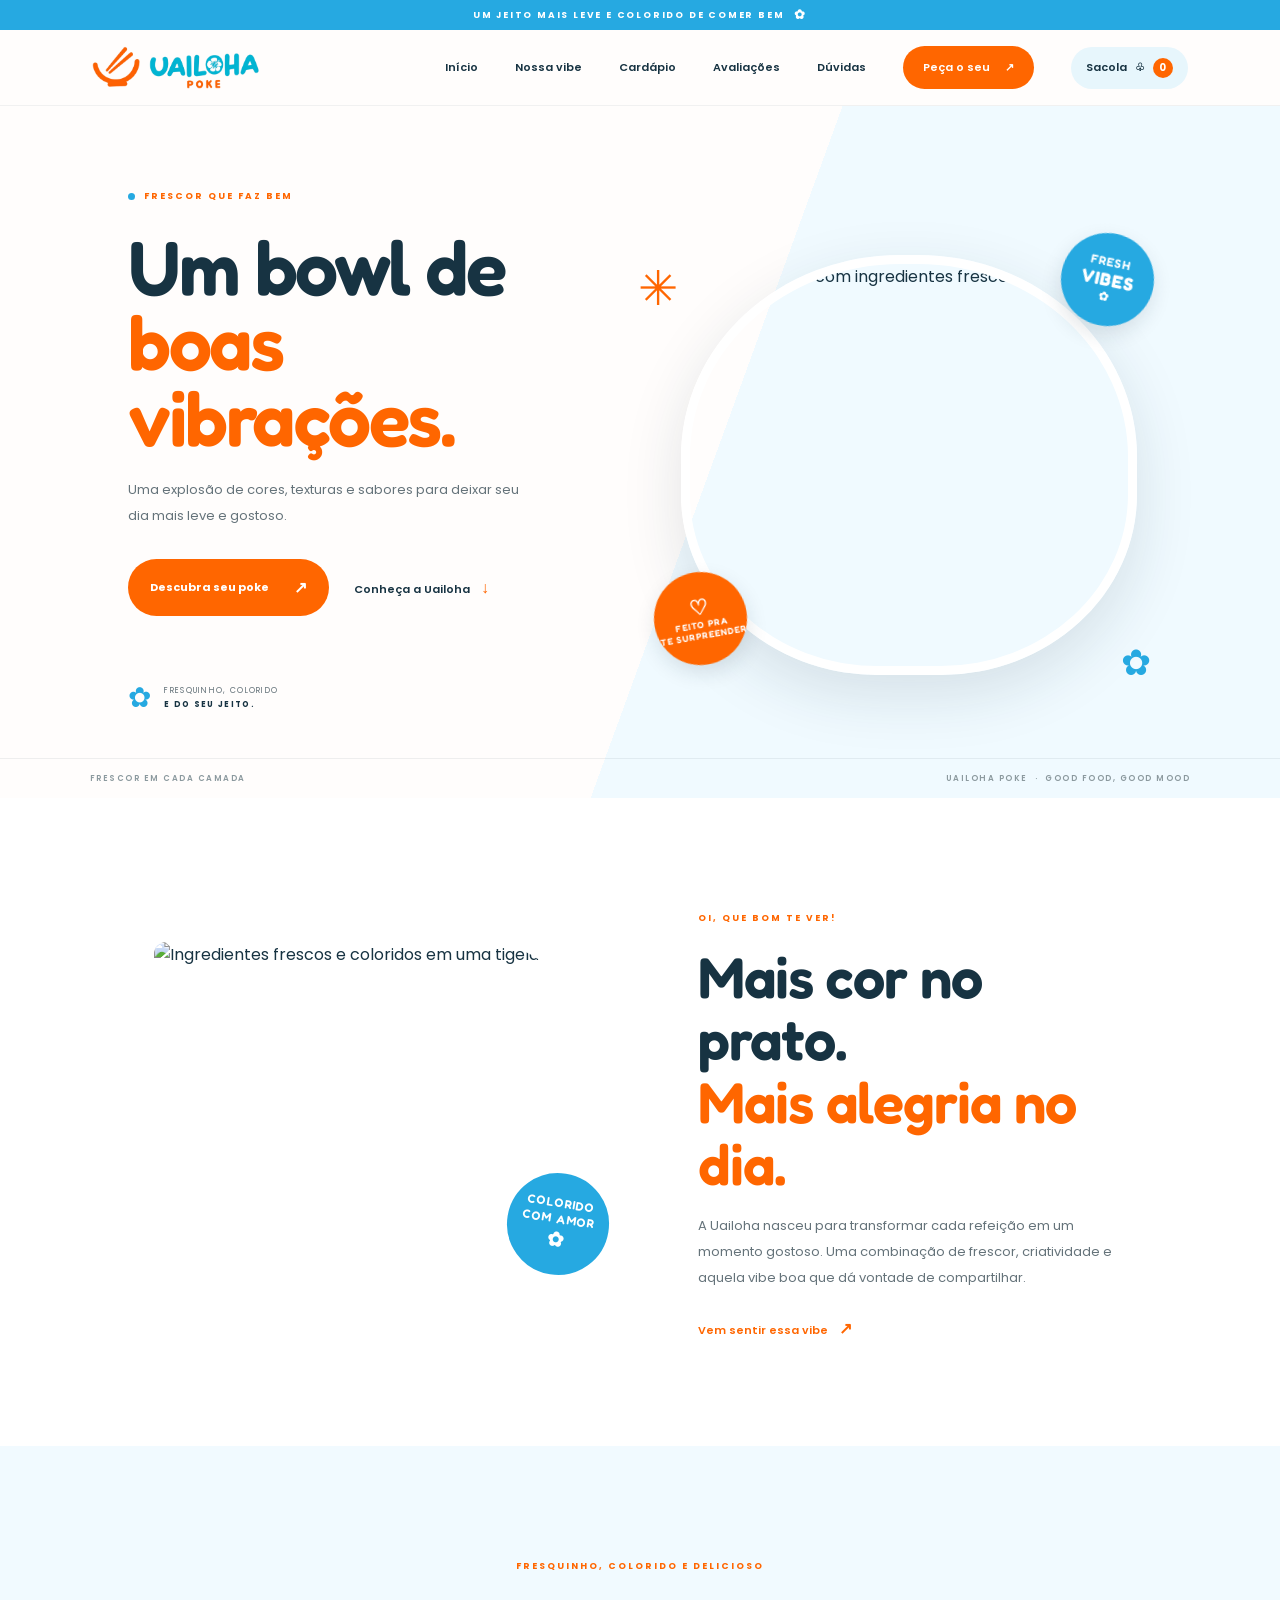
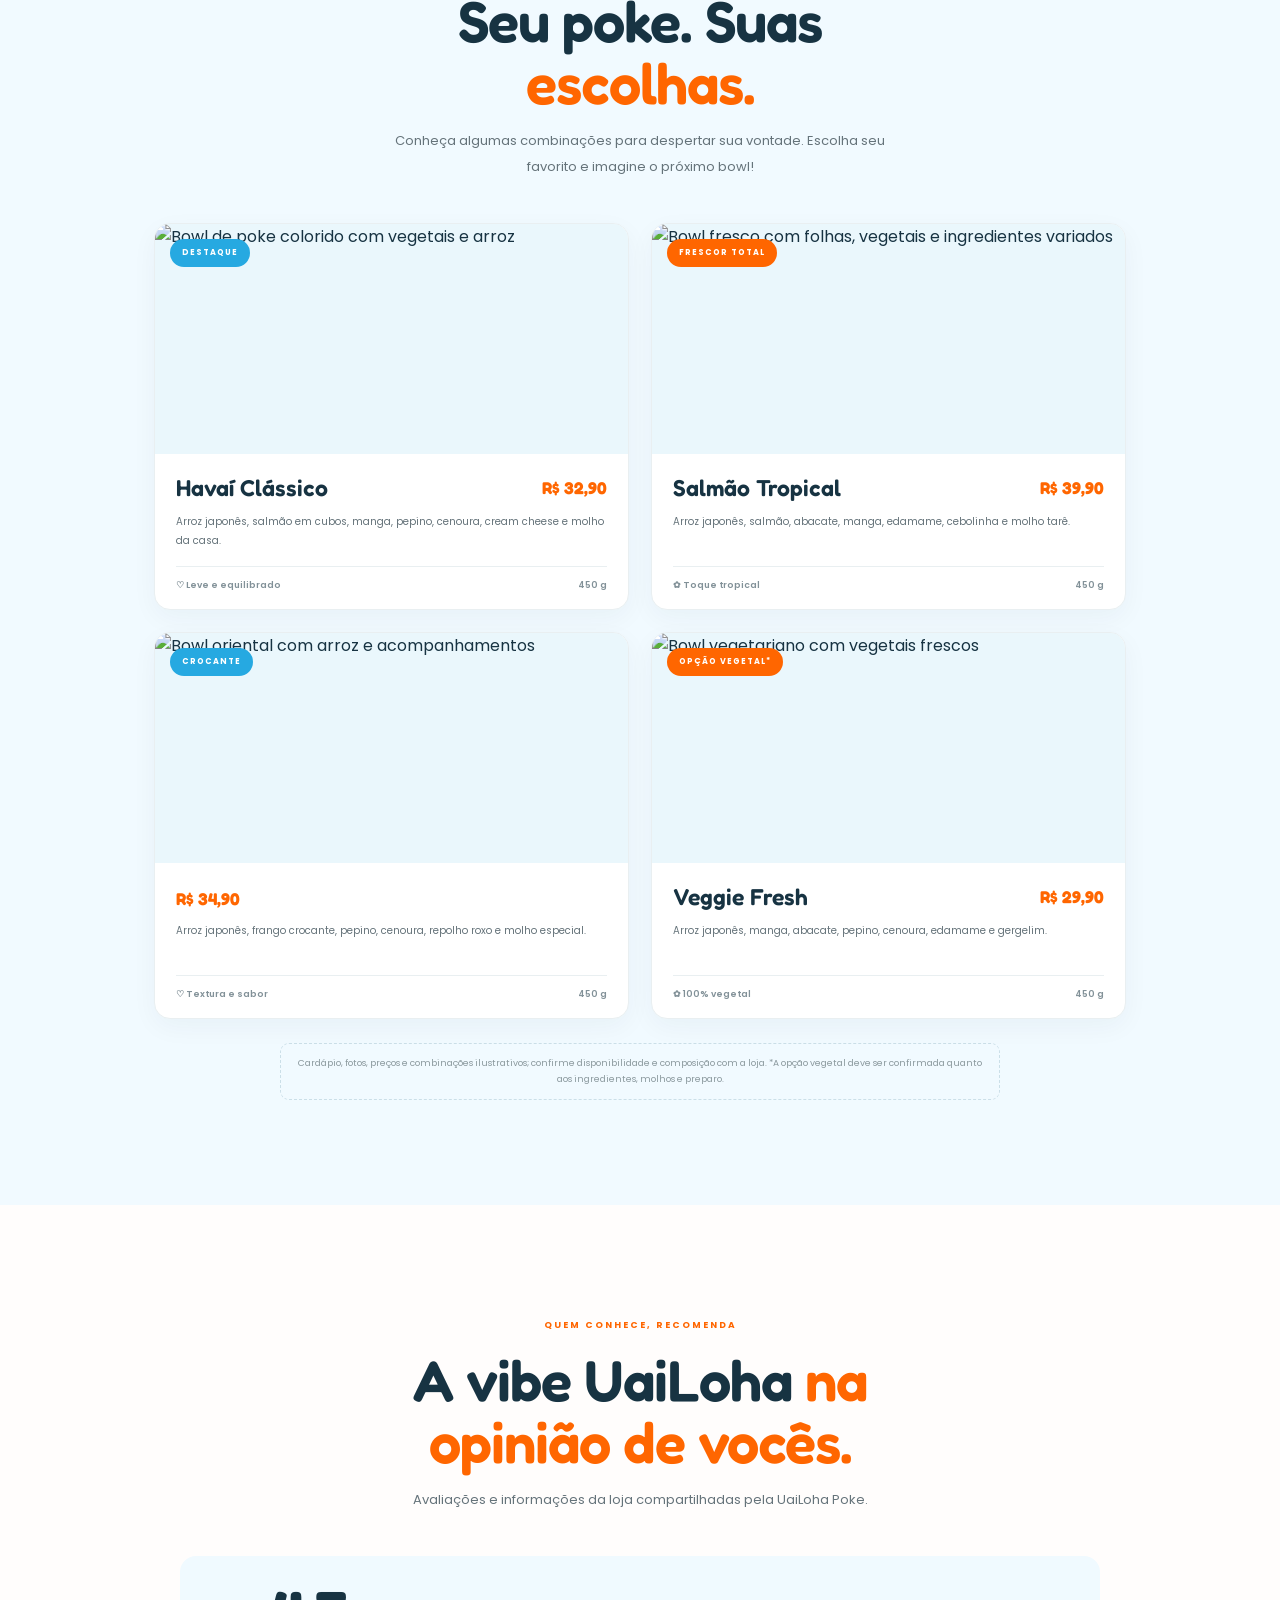
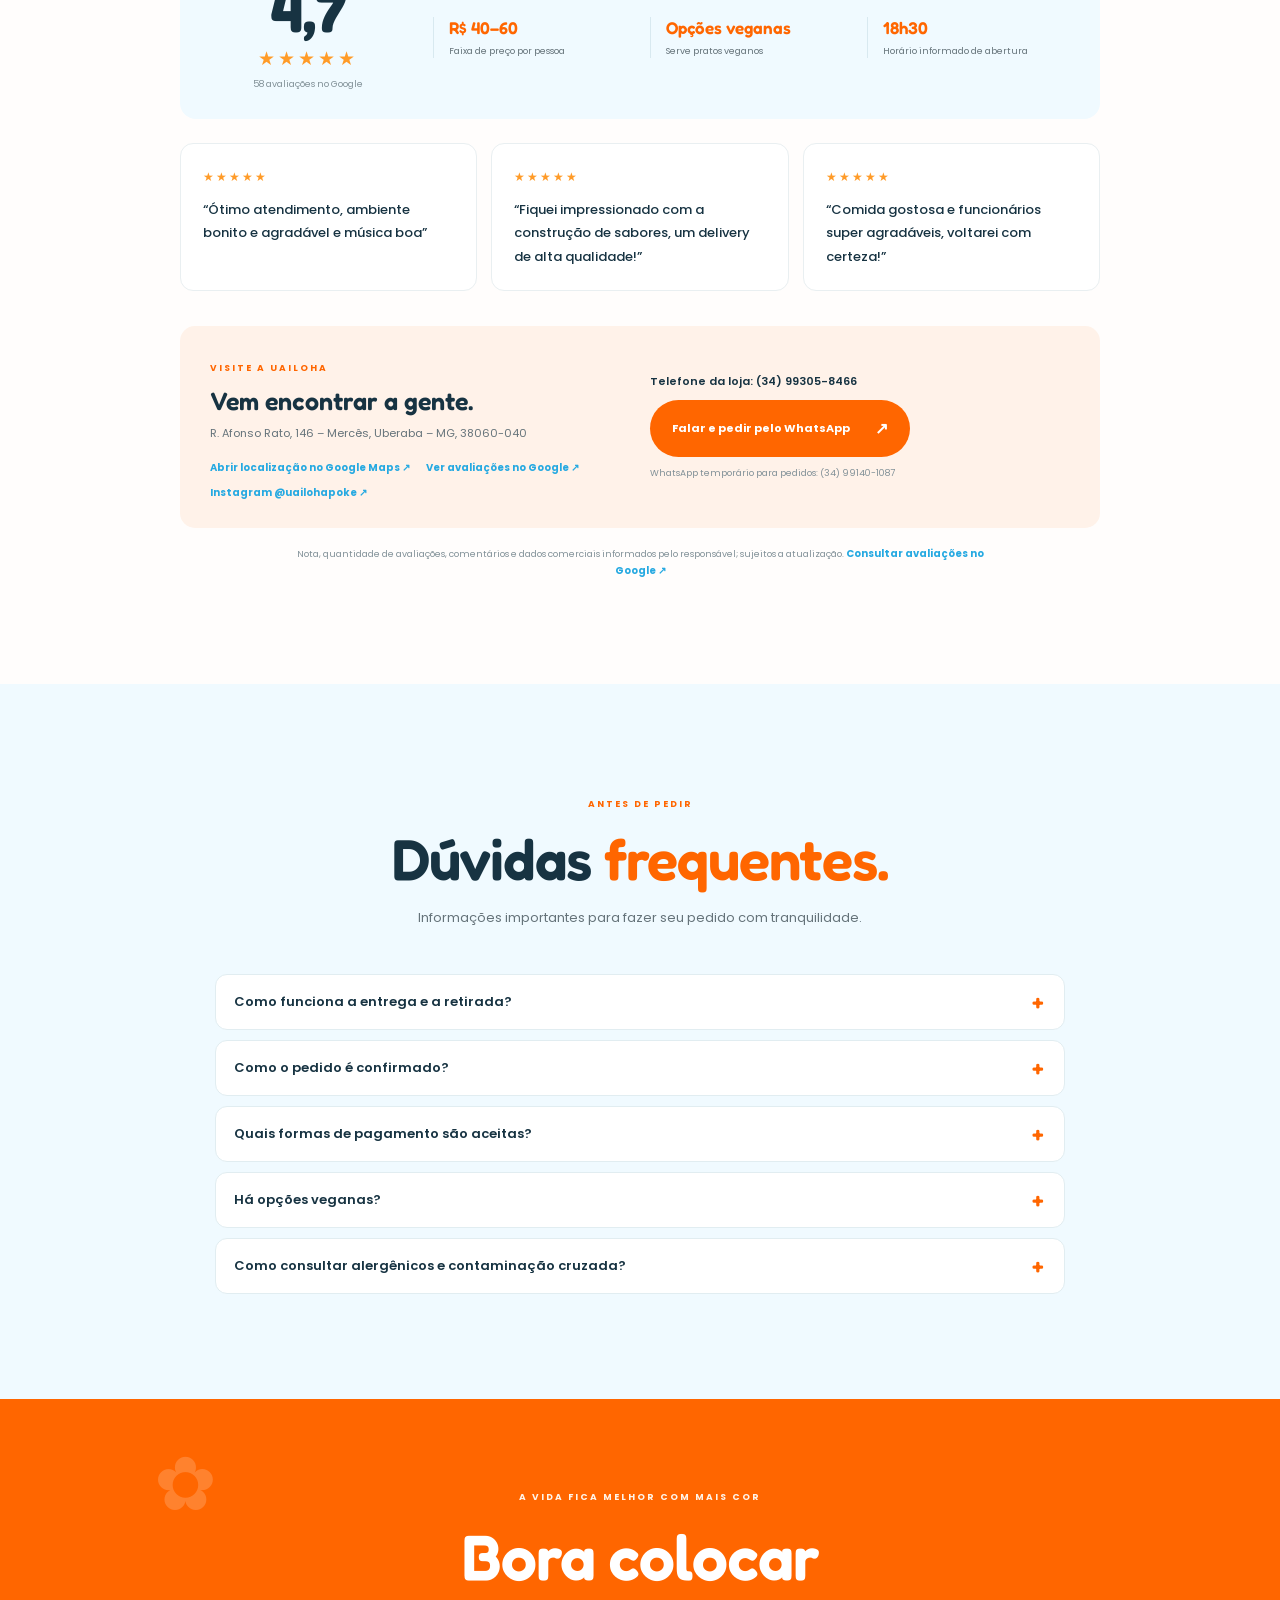
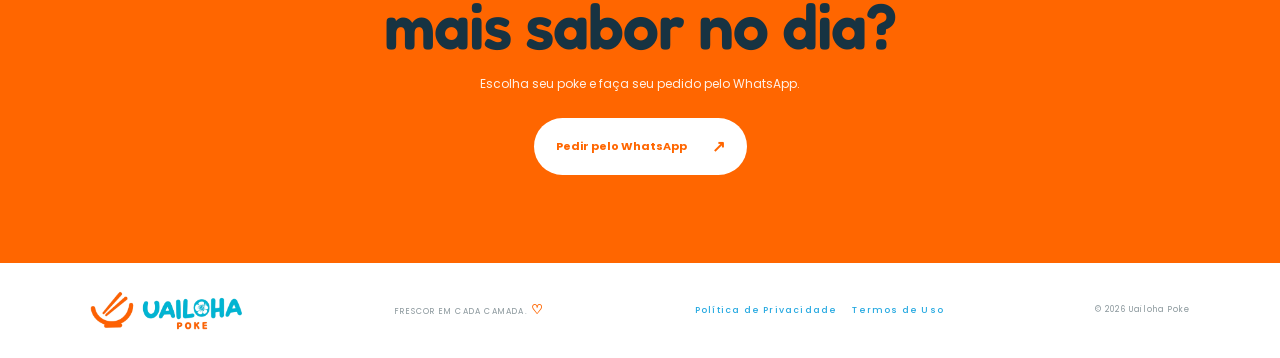
==== index.html @ 4221cdb6 "Adiciona coqueiro decorativo ao banner principal" ====
<!doctype html>
<html lang="pt-BR">
<head>
  <meta charset="UTF-8" />
  <link rel="icon" type="image/png" href="https://raw.githubusercontent.com/Alexsandrolima255300/Uailoha-Poke/ad8ede3c7702f69f5e012503746adb7264a14dd9/WhatsApp_Image_2026-11-22_at_13.41.46-removebg-preview.png" />
  <link rel="shortcut icon" type="image/png" href="https://raw.githubusercontent.com/Alexsandrolima255300/Uailoha-Poke/ad8ede3c7702f69f5e012503746adb7264a14dd9/WhatsApp_Image_2026-11-22_at_13.41.46-removebg-preview.png" />
  <link rel="apple-touch-icon" href="https://raw.githubusercontent.com/Alexsandrolima255300/Uailoha-Poke/ad8ede3c7702f69f5e012503746adb7264a14dd9/WhatsApp_Image_2026-11-22_at_13.41.46-removebg-preview.png" />

  <meta name="viewport" content="width=device-width, initial-scale=1.0" />
  <meta name="theme-color" content="#fffdfc" />
  <meta name="description" content="Peça poke em Uberaba, MG, na UaiLoha Poke. Bowls coloridos, opções vegetais, entrega e retirada na região de Mercês. Consulte o cardápio e faça seu pedido." />
  <meta name="keywords" content="poke Uberaba, UaiLoha Poke, poke delivery Uberaba, comida havaiana Uberaba, poke Mercês" />
  <meta name="robots" content="index,follow,max-image-preview:large" />
  <meta name="geo.region" content="BR-MG" /><meta name="geo.placename" content="Uberaba" />
  <link rel="canonical" href="https://uailoha-poke.vercel.app/" />
  <meta property="og:type" content="website" /><meta property="og:locale" content="pt_BR" />
  <meta property="og:site_name" content="UaiLoha Poke" /><meta property="og:title" content="UaiLoha Poke | Poke em Uberaba - MG" />
  <meta property="og:description" content="Bowls coloridos e cheios de sabor em Uberaba. Conheça o cardápio e faça seu pedido." />
  <meta property="og:url" content="https://uailoha-poke.vercel.app/" />
  <meta property="og:image" content="https://uailoha-poke.vercel.app/WhatsApp_Image_2026-11-22_at_13.53.30-removebg-preview.png?v=2" />
  <meta property="og:image:secure_url" content="https://uailoha-poke.vercel.app/WhatsApp_Image_2026-11-22_at_13.53.30-removebg-preview.png?v=2" />
  <meta property="og:image:type" content="image/png" />
  <meta property="og:image:alt" content="Logo oficial da UaiLoha Poke" />
  <meta name="twitter:card" content="summary_large_image" />
  <meta name="twitter:title" content="UaiLoha Poke | Poke em Uberaba - MG" />
  <meta name="twitter:description" content="O sabor do Havaí em Uberaba. Conheça a UaiLoha Poke." />
  <meta name="twitter:image" content="https://uailoha-poke.vercel.app/WhatsApp_Image_2026-11-22_at_13.53.30-removebg-preview.png?v=2" />
  <title>UaiLoha Poke | Poke e delivery em Uberaba - MG</title>
  <script type="application/ld+json">
  {"@context":"https://schema.org","@type":"Restaurant","name":"UaiLoha Poke","url":"https://uailoha-poke.vercel.app/","telephone":"+55 34 99305-8466","priceRange":"R$ 40–60","servesCuisine":["Poke","Comida havaiana"],"address":{"@type":"PostalAddress","streetAddress":"Rua Afonso Rato, 146","addressLocality":"Uberaba","addressRegion":"MG","postalCode":"38060-040","addressCountry":"BR"},"areaServed":"Uberaba, MG"}
  </script>
  <link rel="preconnect" href="https://fonts.googleapis.com">
  <link rel="preconnect" href="https://fonts.gstatic.com" crossorigin>
  <link href="https://fonts.googleapis.com/css2?family=Fredoka:wght@500;600;700&family=Poppins:wght@400;500;600;700&display=swap" rel="stylesheet">
  <link rel="stylesheet" href="styles.css" />
</head>
<body>
  <div class="announcement">UM JEITO MAIS LEVE E COLORIDO DE COMER BEM <span>✿</span></div>
  <header class="site-header">
    <a class="brand" href="#inicio" aria-label="Uailoha Poke - início">
      <img class="brand-logo" src="WhatsApp_Image_2026-11-22_at_13.53.30-removebg-preview.png" alt="Uailoha Poke" />
    </a>
    <button class="menu-toggle" aria-label="Abrir menu" aria-expanded="false"><i></i><i></i></button>
    <nav class="main-nav" aria-label="Navegação principal">
      <a href="#inicio">Início</a>
      <a href="#experiencia">Nossa vibe</a>
      <a href="#monte">Cardápio</a>
      <a href="#avaliacoes">Avaliações</a>
      <a href="#duvidas">Dúvidas</a>
      <a class="nav-cta" href="#contato">Peça o seu <span>↗</span></a>
      <button class="bag-button" id="open-bag" type="button" aria-label="Abrir sacola">Sacola <span aria-hidden="true">♧</span><b id="bag-count">0</b></button>
    </nav>
  </header>

  <main>
    <section class="hero" id="inicio">
      <div class="hero-copy">
        <span class="eyebrow"><span class="eyebrow-dot"></span> FRESCOR QUE FAZ BEM</span>
        <h1>Um bowl de<br><em>boas vibrações.</em></h1>
        <p>Uma explosão de cores, texturas e sabores para deixar seu dia mais leve e gostoso.</p>
        <div class="hero-actions">
          <a class="button button-primary" href="#monte">Descubra seu poke <span>↗</span></a>
          <a class="text-link" href="#experiencia">Conheça a Uailoha <span>↓</span></a>
        </div>
        <div class="hero-note"><span class="note-flower">✿</span><span>FRESQUINHO, COLORIDO<br><b>E DO SEU JEITO.</b></span></div>
      </div>
      <div class="hero-visual">
        <img class="hero-palm" src="https://raw.githubusercontent.com/Alexsandrolima255300/Uailoha-Poke/a2fff3ee19b5e185d9a3ff254ceb80520120710b/WhatsApp_Image_2026-11-22_at_15.46.32-removebg-preview.png" alt="" aria-hidden="true" />
        <div class="hero-photo-wrap">
          <img class="hero-photo" src="https://images.unsplash.com/photo-1546069901-ba9599a7e63c?auto=format&fit=crop&w=960&q=72" alt="Bowl colorido com ingredientes frescos" fetchpriority="high" decoding="async" />
        </div>
        <div class="photo-sticker sticker-top">FRESH<br><b>VIBES</b> ✿</div>
        <div class="photo-sticker sticker-bottom"><span>♡</span> FEITO PRA<br>TE SURPREENDER</div>
        <span class="decor decor-one">✳</span><span class="decor decor-two">✿</span>
      </div>
      <div class="hero-bottom"><span>FRESCOR EM CADA CAMADA</span><span>UAILOHA POKE&nbsp; · &nbsp;GOOD FOOD, GOOD MOOD</span></div>
    </section>

    <section class="intro section-pad" id="experiencia">
      <div class="intro-art">
        <img src="https://images.unsplash.com/photo-1512621776951-a57141f2eefd?auto=format&fit=crop&w=720&q=72" alt="Ingredientes frescos e coloridos em uma tigela" loading="lazy" />
        <span class="round-stamp">COLORIDO<br>COM AMOR <b>✿</b></span>
      </div>
      <div class="intro-copy">
        <span class="eyebrow">OI, QUE BOM TE VER!</span>
        <h2>Mais cor no prato.<br><em>Mais alegria no dia.</em></h2>
        <p>A Uailoha nasceu para transformar cada refeição em um momento gostoso. Uma combinação de frescor, criatividade e aquela vibe boa que dá vontade de compartilhar.</p>
        <a class="text-link orange-link" href="#monte">Vem sentir essa vibe <span>↗</span></a>
      </div>
    </section>

    <section class="build-section section-pad" id="monte">
      <div class="section-heading">
        <span class="eyebrow">FRESQUINHO, COLORIDO E DELICIOSO</span>
        <h2>Seu poke. Suas <em>escolhas.</em></h2>
        <p>Conheça algumas combinações para despertar sua vontade. Escolha seu favorito e imagine o próximo bowl!</p>
      </div>
      <div class="menu-grid">
        <article class="menu-card">
          <div class="menu-photo"><img src="https://images.unsplash.com/photo-1546069901-ba9599a7e63c?auto=format&fit=crop&w=720&q=72" alt="Bowl de poke colorido com vegetais e arroz" loading="lazy" decoding="async"><span class="menu-tag">DESTAQUE</span></div>
          <div class="menu-info"><div class="menu-title-row"><h3>Havaí Clássico</h3><strong>R$ 32,90</strong></div><p>Arroz japonês, salmão em cubos, manga, pepino, cenoura, cream cheese e molho da casa.</p><div class="menu-meta"><span>♡ Leve e equilibrado</span><span>450 g</span></div></div>
        </article>
        <article class="menu-card">
          <div class="menu-photo"><img src="https://images.unsplash.com/photo-1512621776951-a57141f2eefd?auto=format&fit=crop&w=720&q=72" alt="Bowl fresco com folhas, vegetais e ingredientes variados" loading="lazy"><span class="menu-tag tag-orange">FRESCOR TOTAL</span></div>
          <div class="menu-info"><div class="menu-title-row"><h3>Salmão Tropical</h3><strong>R$ 39,90</strong></div><p>Arroz japonês, salmão, abacate, manga, edamame, cebolinha e molho tarê.</p><div class="menu-meta"><span>✿ Toque tropical</span><span>450 g</span></div></div>
        </article>
        <article class="menu-card">
          <div class="menu-photo"><img src="https://images.unsplash.com/photo-1512058564366-18510be2db19?auto=format&fit=crop&w=720&q=72" alt="Bowl oriental com arroz e acompanhamentos" loading="lazy"><span class="menu-tag">CROCANTE</span></div>
          <div class="menu-info"><div class="menu-title-row"><h3 Crispy Chicken</h3><strong>R$ 34,90</strong></div><p>Arroz japonês, frango crocante, pepino, cenoura, repolho roxo e molho especial.</p><div class="menu-meta"><span>♡ Textura e sabor</span><span>450 g</span></div></div>
        </article>
        <article class="menu-card">
          <div class="menu-photo"><img src="https://images.unsplash.com/photo-1511690743698-d9d85f2fbf38?auto=format&fit=crop&w=720&q=72" alt="Bowl vegetariano com vegetais frescos" loading="lazy"><span class="menu-tag tag-orange">OPÇÃO VEGETAL*</span></div>
          <div class="menu-info"><div class="menu-title-row"><h3>Veggie Fresh</h3><strong>R$ 29,90</strong></div><p>Arroz japonês, manga, abacate, pepino, cenoura, edamame e gergelim.</p><div class="menu-meta"><span>✿ 100% vegetal</span><span>450 g</span></div></div>
        </article>
      </div>
      <p class="menu-disclaimer">Cardápio, fotos, preços e combinações ilustrativos; confirme disponibilidade e composição com a loja. *A opção vegetal deve ser confirmada quanto aos ingredientes, molhos e preparo.</p>

    </section>


    <section class="trust-section section-pad" id="avaliacoes">
      <div class="section-heading">
        <span class="eyebrow">QUEM CONHECE, RECOMENDA</span>
        <h2>A vibe UaiLoha <em>na opinião de vocês.</em></h2>
        <p>Avaliações e informações da loja compartilhadas pela UaiLoha Poke.</p>
      </div>
      <div class="trust-summary">
        <div class="rating-score"><strong>4,7</strong><span class="rating-stars" aria-label="4,7 de 5 estrelas">★★★★★</span><small>58 avaliações no Google</small></div>
        <div class="trust-facts">
          <div><b>R$ 40–60</b><span>Faixa de preço por pessoa</span></div>
          <div><b>Opções veganas</b><span>Serve pratos veganos</span></div>
          <div><b>18h30</b><span>Horário informado de abertura</span></div>
        </div>
      </div>
      <div class="review-grid">
        <blockquote>“Ótimo atendimento, ambiente bonito e agradável e música boa”</blockquote>
        <blockquote>“Fiquei impressionado com a construção de sabores, um delivery de alta qualidade!”</blockquote>
        <blockquote>“Comida gostosa e funcionários super agradáveis, voltarei com certeza!”</blockquote>
      </div>
      <div class="store-details">
        <div><span class="eyebrow">VISITE A UAILOHA</span><h3>Vem encontrar a gente.</h3><p>R. Afonso Rato, 146 – Mercês, Uberaba – MG, 38060-040</p><div class="store-links"><a href="https://www.google.com/maps/search/?api=1&amp;query=UaiLoha+Poke+Rua+Afonso+Rato+146+Uberaba+MG" target="_blank" rel="noopener">Abrir localização no Google Maps ↗</a><a href="https://www.google.com/maps/search/?api=1&amp;query=UaiLoha+Poke+Uberaba+MG" target="_blank" rel="noopener">Ver avaliações no Google ↗</a><a href="https://www.instagram.com/uailohapoke/" target="_blank" rel="noopener">Instagram @uailohapoke ↗</a></div></div>
        <div class="store-contact"><a href="tel:+5534993058466">Telefone da loja: (34) 99305-8466</a><a class="button button-primary" href="https://wa.me/5534991401087?text=Ol%C3%A1!%20Quero%20fazer%20um%20pedido%20na%20UaiLoha%20Poke." target="_blank" rel="noopener">Falar e pedir pelo WhatsApp <span>↗</span></a><small>WhatsApp temporário para pedidos: (34) 99140-1087</small></div>
      </div>
      <p class="reviews-note">Nota, quantidade de avaliações, comentários e dados comerciais informados pelo responsável; sujeitos a atualização. <a href="https://www.google.com/maps/search/?api=1&amp;query=UaiLoha+Poke+Uberaba+MG" target="_blank" rel="noopener">Consultar avaliações no Google ↗</a></p>
    </section>

    <section class="faq-section section-pad" id="duvidas">
      <div class="section-heading"><span class="eyebrow">ANTES DE PEDIR</span><h2>Dúvidas <em>frequentes.</em></h2><p>Informações importantes para fazer seu pedido com tranquilidade.</p></div>
      <div class="faq-list">
        <details><summary>Como funciona a entrega e a retirada?</summary><p>Na finalização, escolha receber em casa ou retirar no endereço da loja. A taxa de entrega exibida atualmente é fixa em R$ 15,00; confirme com a equipe se ela atende sua região antes de concluir.</p></details>
        <details><summary>Como o pedido é confirmado?</summary><p>O site prepara o resumo e abre uma conversa no WhatsApp. Você ainda precisa tocar em Enviar. A loja confirma disponibilidade, prazo, endereço e valor final.</p></details>
        <details><summary>Quais formas de pagamento são aceitas?</summary><p>O site permite informar Pix, débito, crédito, dinheiro ou combinar o pagamento na entrega. Essas opções são apenas comunicadas à loja: o site não processa pagamentos. Confirme a disponibilidade com a equipe.</p></details>
        <details><summary>Há opções veganas?</summary><p>Há uma combinação identificada como opção vegetal, mas ingredientes, molhos e modo de preparo precisam ser confirmados diretamente com a loja antes do pedido.</p></details>
        <details><summary>Como consultar alergênicos e contaminação cruzada?</summary><p>As informações completas de alergênicos e os procedimentos para evitar contato cruzado ainda precisam ser confirmados pela loja. Se você tem alergia ou restrição alimentar, fale com a equipe antes de pedir. Não considere um prato livre de alergênicos sem confirmação expressa da cozinha.</p></details>
      </div>
    </section>

    <section class="closing-cta" id="contato">
      <span class="cta-flower">✿</span>
      <span class="eyebrow">A VIDA FICA MELHOR COM MAIS COR</span>
      <h2>Bora colocar<br><em>mais sabor no dia?</em></h2>
      <p>Escolha seu poke e faça seu pedido pelo WhatsApp.</p>
      <a class="button button-light" href="https://wa.me/5534991401087?text=Ol%C3%A1!%20Quero%20fazer%20um%20pedido%20na%20UaiLoha%20Poke." target="_blank" rel="noopener">Pedir pelo WhatsApp <span>↗</span></a>
    </section>
  </main>

  <footer class="site-footer">
    <a class="brand footer-brand" href="#inicio"><img class="brand-logo footer-logo" src="WhatsApp_Image_2026-11-22_at_13.53.30-removebg-preview.png" alt="Uailoha Poke" /></a>
    <span>FRESCOR EM CADA CAMADA. <b>♡</b></span>
    <div class="footer-legal"><a href="politica-de-privacidade.html">Política de Privacidade</a><a href="termos-de-uso.html">Termos de Uso</a></div>
    <span>© <span id="year"></span> Uailoha Poke</span>
  </footer>

  <div class="ui-overlay" id="customizer" aria-hidden="true">
    <section class="customizer-panel" role="dialog" aria-modal="true" aria-labelledby="custom-title">
      <button class="panel-close" type="button" data-close-custom aria-label="Fechar">×</button>
      <div class="customizer-image"><img id="custom-image" src="" alt=""></div>
      <div class="customizer-content">
        <span class="eyebrow">DO SEU JEITO</span>
        <h2 id="custom-title">Monte seu poke</h2>
        <p id="custom-description"></p>
        <div id="ingredient-groups"></div>
        <div class="nutrition-note">Estimativa ilustrativa: calorias e valores podem variar conforme porções e preparo.</div>
        <div class="custom-totals"><div><small>VALOR DO PRATO</small><strong id="custom-price">R$ 0,00</strong></div><div><small>CALORIAS ESTIMADAS</small><strong id="custom-kcal">0 kcal</strong></div></div>
        <button class="button button-primary add-to-bag" id="add-to-bag" type="button">Continuar pedido <span>↗</span></button>
      </div>
    </section>
  </div>
  <div class="bag-overlay" id="bag-overlay" aria-hidden="true">
    <section class="bag-panel checkout-page" role="dialog" aria-modal="true" aria-labelledby="bag-title">
      <div class="checkout-topbar"><button class="checkout-back" id="checkout-back" type="button"><span aria-hidden="true">←</span> Voltar ao site</button><div class="checkout-steps"><span class="step-done">01 <b>Sacola</b></span><i></i><span class="step-current">02 <b>Finalização</b></span></div><span class="checkout-secure">♡ Pedido via WhatsApp</span></div><div class="bag-heading"><span class="eyebrow">QUASE LÁ!</span><h2 id="bag-title">Revise seu pedido <span>♡</span></h2><p class="checkout-subtitle">Confira seus pokes, escolha como deseja pagar e envie seu pedido.</p><button class="panel-close" id="close-bag" type="button" aria-label="Fechar sacola">×</button></div>
      <div id="bag-items" class="bag-items"><p class="bag-empty">Sua sacola está vazia. Escolha um poke delicioso!</p></div>
      <div class="bag-footer"><div class="bag-total"><span>Subtotal</span><strong id="bag-total">R$ 0,00</strong></div><p id="bag-kcal">0 kcal estimadas</p><section class="delivery-section" aria-labelledby="delivery-title">
<h3 id="delivery-title">Como você quer receber?</h3>
<div class="delivery-choice" role="radiogroup" aria-label="Escolha entrega ou retirada">
<label class="delivery-option"><input type="radio" name="delivery-type" value="Entrega"><span><b>Receber em casa</b><small>Entrega com taxa fixa de R$ 15,00</small></span></label>
<label class="delivery-option"><input type="radio" name="delivery-type" value="Retirada"><span><b>Retirar no local</b><small>Sem taxa de entrega</small></span></label>
</div>
<div class="customer-details">
<h4>Seus dados</h4>
<div class="checkout-fields">
<label>Nome completo<input id="customer-name" type="text" autocomplete="name" placeholder="Como podemos chamar você?"></label>
<label>Telefone / WhatsApp<input id="customer-phone" type="tel" autocomplete="tel" inputmode="tel" placeholder="(34) 99999-9999"></label>
</div>
<div id="delivery-address-fields" class="delivery-address-fields" hidden>
<h4>Endereço de entrega</h4>
<div class="checkout-fields address-fields">
<label>CEP<input id="delivery-cep" type="text" inputmode="numeric" autocomplete="postal-code" maxlength="9" placeholder="00000-000"></label>
<label>Rua / Avenida<input id="delivery-street" type="text" autocomplete="address-line1" placeholder="Nome da rua"></label>
<label>Número<input id="delivery-number" type="text" inputmode="numeric" placeholder="Nº"></label>
<label>Bairro<input id="delivery-neighborhood" type="text" autocomplete="address-level3" placeholder="Seu bairro"></label>
<label class="field-wide">Cidade / UF<input id="delivery-city-state" type="text" autocomplete="address-level2" placeholder="Uberaba / MG"></label>
<label class="field-wide">Complemento <small>(opcional)</small><input id="delivery-complement" type="text" autocomplete="address-line2" placeholder="Apartamento, bloco, casa..."></label>
<label class="field-wide">Ponto de referência <small>(opcional)</small><input id="delivery-reference" type="text" placeholder="Próximo a..."></label>
</div>
<p class="cep-status" id="cep-status" role="status" aria-live="polite">Digite o CEP para preencher o endereço automaticamente. Você também pode preencher os campos manualmente.</p>
</div>
<div class="checkout-order-summary" id="checkout-order-summary" aria-live="polite"><h4>Resumo do pedido</h4><p>Selecione entrega ou retirada para visualizar o resumo.</p></div>
<p class="delivery-hint" id="delivery-hint">Selecione entrega ou retirada para continuar.</p>
</section>
<div class="checkout-price-row delivery-fee-row"><span>Taxa de entrega</span><strong id="delivery-fee">Selecione</strong></div>
<div class="checkout-price-row checkout-grand-total"><span>Total do pedido</span><strong id="checkout-grand-total">R$ 0,00</strong></div>
<section class="payment-section" aria-labelledby="payment-title"><h3 id="payment-title">Como deseja pagar?</h3><label class="payment-label" for="payment-method">Forma de pagamento</label><select id="payment-method" class="payment-method-native" required aria-label="Forma de pagamento"><option value="">Selecione uma forma de pagamento</option><option value="PIX">PIX</option><option value="Cartão de débito">Cartão de débito</option><option value="Cartão de crédito">Cartão de crédito</option><option value="Dinheiro">Dinheiro</option><option value="Pagar na entrega (combinar forma de pagamento)">Pagar na entrega</option></select><div class="payment-method-grid" role="radiogroup" aria-label="Escolha a forma de pagamento">
<label class="payment-option" data-payment-choice><input type="radio" name="payment-visual" value="PIX"><span class="payment-icon pix-icon"><svg viewBox="0 0 32 32" aria-hidden="true"><path d="M11.2 4.8 4.8 11.2a6.8 6.8 0 0 0 0 9.6l6.4 6.4a6.8 6.8 0 0 0 9.6 0l6.4-6.4a6.8 6.8 0 0 0 0-9.6l-6.4-6.4a6.8 6.8 0 0 0-9.6 0Z" fill="none" stroke="currentColor" stroke-width="2.5" transform="rotate(45 16 16)"/><path d="m10 16 6-6 6 6-6 6-6-6Z" fill="none" stroke="currentColor" stroke-width="2"/></svg></span><span class="payment-option-copy"><b>Pix</b><small>Pagamento instantâneo</small></span></label>
<label class="payment-option" data-payment-choice><input type="radio" name="payment-visual" value="Cartão de débito"><span class="payment-icon"><svg viewBox="0 0 32 32" aria-hidden="true"><rect x="3" y="6" width="26" height="20" rx="4" fill="none" stroke="currentColor" stroke-width="2.2"/><path d="M3 12h26M8 20h7" fill="none" stroke="currentColor" stroke-width="2.2" stroke-linecap="round"/></svg></span><span class="payment-option-copy"><b>Débito</b><small>Cartão de débito</small></span></label>
<label class="payment-option" data-payment-choice><input type="radio" name="payment-visual" value="Cartão de crédito"><span class="payment-icon"><svg viewBox="0 0 32 32" aria-hidden="true"><rect x="3" y="6" width="26" height="20" rx="4" fill="none" stroke="currentColor" stroke-width="2.2"/><path d="M3 12h26M8 20h7" fill="none" stroke="currentColor" stroke-width="2.2" stroke-linecap="round"/><path d="M22 20h2" stroke="currentColor" stroke-width="2.2" stroke-linecap="round"/></svg></span><span class="payment-option-copy"><b>Crédito</b><small>Cartão de crédito</small></span></label>
<label class="payment-option" data-payment-choice><input type="radio" name="payment-visual" value="Dinheiro"><span class="payment-icon"><svg viewBox="0 0 32 32" aria-hidden="true"><rect x="3" y="8" width="26" height="17" rx="3" fill="none" stroke="currentColor" stroke-width="2.2"/><circle cx="16" cy="16.5" r="4" fill="none" stroke="currentColor" stroke-width="2"/><path d="M7 12c1.5 0 2.5-1 2.5-2M25 21c-1.5 0-2.5 1-2.5 2" fill="none" stroke="currentColor" stroke-width="1.7"/></svg></span><span class="payment-option-copy"><b>Dinheiro</b><small>Pagamento em espécie</small></span></label>
<label class="payment-option payment-option-delivery" data-payment-choice><input type="radio" name="payment-visual" value="Pagar na entrega (combinar forma de pagamento)"><span class="payment-icon"><svg viewBox="0 0 32 32" aria-hidden="true"><path d="M4 9h16v14H4zM20 14h5l4 5v4h-9z" fill="none" stroke="currentColor" stroke-width="2.2" stroke-linejoin="round"/><circle cx="10" cy="24" r="2.5" fill="#fff" stroke="currentColor" stroke-width="2"/><circle cx="24" cy="24" r="2.5" fill="#fff" stroke="currentColor" stroke-width="2"/></svg></span><span class="payment-option-copy"><b>Pagar na entrega</b><small>Combinar com a loja</small></span></label></div><div id="change-options" class="change-options" hidden><span class="payment-label">Precisa de troco?</span><div class="change-choice"><label><input type="radio" name="needs-change" value="Não" checked> Não</label><label><input type="radio" name="needs-change" value="Sim"> Sim</label></div><label class="payment-label" for="change-for" id="change-for-label" hidden>Troco para quanto?</label><input id="change-for" type="number" min="0" step="0.01" inputmode="decimal" placeholder="Ex.: 50,00" hidden></div></section>      <section class="allergen-panel" aria-labelledby="allergen-title">
        <div class="allergen-heading"><span class="eyebrow">INFORMAÇÃO IMPORTANTE</span><h3 id="allergen-title">Alergênicos e restrições alimentares</h3>
          <p>Para sua segurança, a presença ou ausência de alergênicos em cada receita ainda precisa ser confirmada pela cozinha. Não considere nenhum prato livre de alergênicos com base nesta página.</p></div>
        <div class="allergen-scroll" role="region" aria-label="Situação das informações de alergênicos" tabindex="0"><table class="allergen-table">
          <thead><tr><th>Prato</th><th>Glúten</th><th>Leite</th><th>Soja</th><th>Peixes / frutos do mar</th><th>Amendoim / castanhas</th><th>Ovos, gergelim e outros</th></tr></thead>
          <tbody>
            <tr><th>Havaí Clássico</th><td>A confirmar</td><td>A confirmar</td><td>A confirmar</td><td>A confirmar</td><td>A confirmar</td><td>A confirmar</td></tr>
            <tr><th>Salmão Tropical</th><td>A confirmar</td><td>A confirmar</td><td>A confirmar</td><td>A confirmar</td><td>A confirmar</td><td>A confirmar</td></tr>
            <tr><th>Crispy Chicken</th><td>A confirmar</td><td>A confirmar</td><td>A confirmar</td><td>A confirmar</td><td>A confirmar</td><td>A confirmar</td></tr>
            <tr><th>Veggie Fresh</th><td>A confirmar</td><td>A confirmar</td><td>A confirmar</td><td>A confirmar</td><td>A confirmar</td><td>A confirmar</td></tr>
          </tbody></table></div>
        <p class="allergen-footnote">A cozinha também deve informar ingredientes de molhos, temperos, empanados e utensílios compartilhados, além do risco de contato cruzado. Se você tem alergia, intolerância ou restrição, fale com a loja antes de pedir.</p>
      </section>
<div class="terms-acceptance"><label><input type="checkbox" id="accept-terms"><span>Li e aceito os <a href="#termos-e-condicoes" id="open-terms">termos e condições</a> do pedido.</span></label><small id="terms-error" role="alert" hidden>É necessário aceitar os termos para finalizar o pedido.</small></div><dialog id="terms-dialog" class="terms-dialog"><div class="terms-dialog-content"><button type="button" class="panel-close" id="close-terms" aria-label="Fechar termos">×</button><h3>Termos e condições do pedido</h3><p>Ao enviar seu pedido pelo WhatsApp, você confirma que as informações, itens, personalizações, valores e forma de pagamento selecionados estão corretos.</p><p>O pedido será encaminhado ao WhatsApp informado e só será recebido após você tocar em Enviar. O envio da mensagem não garante aceitação, disponibilidade ou confirmação do pedido pela loja. A loja deverá confirmar o pedido, prazo, entrega e valor final.</p><p>Os preços e itens exibidos no site podem ser ilustrativos e precisam ser confirmados pela UaiLoha Poke. Dados de pagamento são informados apenas para orientar o atendimento; não são processados pelo site.</p><p>Ao marcar a caixa, você declara que leu e concorda com estas condições.</p><p><a href="termos-de-uso.html" target="_blank" rel="noopener">Ler os Termos de Uso completos</a> · <a href="politica-de-privacidade.html" target="_blank" rel="noopener">Consultar a Política de Privacidade</a></p><button type="button" class="button button-primary" id="confirm-terms-close">Entendi</button></div></dialog><button class="button button-primary bag-checkout" id="checkout-button" type="button" disabled><span>＋</span> Adicionar mais itens</button><button class="button button-primary finalize-order" id="finalize-order" type="button" disabled>Enviar pedido pelo WhatsApp <span>↗</span></button><small id="finalize-note">Informe o WhatsApp da Uailoha para ativar o envio do pedido.</small></div>
    </section>
  </div>

  <script src="script.js"></script>
</body>
</html>
---- styles.css ----
:root{--blue:#26a9e1;--orange:#ff6600;--cream:#fffdfc;--ink:#173342;--muted:#65737a;--line:#e9eff1;--fredoka:"Fredoka",sans-serif;--poppins:"Poppins",sans-serif}*{box-sizing:border-box}html{scroll-behavior:smooth}body{margin:0;background:var(--cream);color:var(--ink);font-family:var(--poppins);-webkit-font-smoothing:antialiased}.announcement{height:30px;background:var(--blue);color:white;display:flex;align-items:center;justify-content:center;gap:10px;font-size:9px;font-weight:700;letter-spacing:1.8px}.announcement span{color:#fff;font-size:13px}.site-header{height:82px;padding:0 7.2%;display:flex;align-items:center;justify-content:space-between;background:var(--cream);position:relative;z-index:5;border-bottom:1px solid rgba(23,51,66,.06)}.brand{display:inline-flex;align-items:center;gap:9px;text-decoration:none;color:var(--blue)}.brand-mark{display:grid;place-items:center;width:39px;height:39px;border-radius:50%;background:var(--orange);color:white;font-size:23px}.brand-name{font:700 25px/ .8 var(--fredoka);letter-spacing:-1px}.brand-name>span{display:block;color:var(--orange);font-size:11px;letter-spacing:4px;margin-top:5px}.main-nav{display:flex;align-items:center;gap:37px}.main-nav a,.text-link{font-size:11px;font-weight:600;text-decoration:none;color:var(--ink);transition:.2s}.main-nav a:hover,.text-link:hover{color:var(--orange)}.main-nav .nav-cta{background:var(--orange);color:white;padding:13px 20px;border-radius:30px}.nav-cta span{margin-left:12px}.menu-toggle{display:none}.hero{position:relative;min-height:610px;padding:76px 10% 75px;display:grid;grid-template-columns:1fr 1fr;align-items:center;gap:5%;overflow:hidden;background:linear-gradient(110deg,#fffdfc 0%,#fffdfc 55%,#f0faff 55%,#f0faff 100%)}.hero-copy{max-width:510px;position:relative;z-index:2}.eyebrow{display:inline-flex;align-items:center;gap:9px;color:var(--orange);font-size:9px;font-weight:700;letter-spacing:2px}.eyebrow-dot{width:7px;height:7px;background:var(--blue);border-radius:50%}h1,h2,h3,p{margin-top:0}.hero h1{font:600 clamp(52px,6vw,82px)/.98 var(--fredoka);letter-spacing:-2.5px;margin:22px 0;color:var(--ink)}h1 em,h2 em{font-style:normal;color:var(--orange)}.hero-copy>p,.intro-copy>p,.section-heading>p{font-size:13px;line-height:2;color:var(--muted);max-width:400px}.hero-actions{display:flex;align-items:center;gap:25px;margin-top:30px}.button{display:inline-flex;align-items:center;gap:25px;padding:16px 22px;border-radius:30px;text-decoration:none;font-size:11px;font-weight:700;transition:transform .2s,box-shadow .2s}.button:hover{transform:translateY(-3px);box-shadow:0 9px 22px #17334220}.button-primary{background:var(--orange);color:white}.button span{font-size:16px}.text-link span{font-size:16px;margin-left:8px;color:var(--orange)}.hero-note{display:flex;align-items:center;gap:12px;margin-top:57px;font-size:8px;line-height:1.8;letter-spacing:1.3px;color:var(--muted)}.hero-note b{color:var(--ink)}.note-flower{font-size:28px;color:var(--blue)}.hero-visual{position:relative;max-width:510px;justify-self:center;width:100%;padding:15px}.hero-photo-wrap{height:420px;border-radius:48% 48% 43% 43%;overflow:hidden;transform:rotate(3deg);box-shadow:0 20px 60px #17334220;border:9px solid white}.hero-photo{width:100%;height:100%;object-fit:cover}.photo-sticker{position:absolute;display:grid;place-content:center;text-align:center;width:93px;height:93px;border-radius:50%;font:600 12px/1.15 var(--fredoka);letter-spacing:1px;box-shadow:0 8px 20px #17334220}.sticker-top{right:-2px;top:18px;background:var(--blue);color:white;transform:rotate(12deg)}.sticker-top b{font-size:18px}.sticker-bottom{left:-12px;bottom:25px;background:var(--orange);color:white;transform:rotate(-10deg);font-size:9px}.sticker-bottom span{font-size:21px}.decor{position:absolute;color:var(--orange);font-size:48px}.decor-one{left:-28px;top:38px}.decor-two{right:1px;bottom:0;color:var(--blue);font-size:36px}.hero-bottom{position:absolute;bottom:0;left:0;right:0;height:40px;padding:0 7%;display:flex;justify-content:space-between;align-items:center;border-top:1px solid #17334212;color:#8b999e;font-size:8px;font-weight:600;letter-spacing:1.5px}.section-pad{padding:105px 12%}.intro{display:grid;grid-template-columns:1fr 1fr;align-items:center;gap:12%;background:white}.intro-art{position:relative;max-width:440px}.intro-art img{display:block;width:100%;height:360px;object-fit:cover;border-radius:12px 100px 12px 12px}.round-stamp{position:absolute;right:-32px;bottom:22px;width:112px;height:112px;border-radius:50%;display:grid;place-content:center;text-align:center;background:var(--blue);color:white;font:600 12px/1.3 var(--fredoka);letter-spacing:1px;transform:rotate(9deg);border:5px solid white}.round-stamp b{font-size:20px}.intro-copy h2,.section-heading h2,.closing-cta h2{font:600 clamp(38px,4.5vw,58px)/1.08 var(--fredoka);letter-spacing:-1px;margin:18px 0}.intro-copy>p{max-width:430px;margin-bottom:25px}.orange-link{color:var(--orange)}.build-section{background:#f1faff}.section-heading{text-align:center;max-width:600px;margin:0 auto 43px}.section-heading h2{margin:14px 0}.section-heading>p{margin:0 auto;max-width:500px}.build-grid{display:grid;grid-template-columns:repeat(3,1fr);gap:18px}.build-card{min-height:255px;padding:24px 25px;border-radius:12px;position:relative;overflow:hidden}.card-blue{background:#dff4fd}.card-orange{background:#fff0e7}.card-cream{background:#fffdfc;border:1px solid #e9eff1}.card-number{font-size:8px;font-weight:700;letter-spacing:1.7px;color:#73848a}.ingredient-art{height:100px;display:grid;place-items:center;font-size:74px;font-family:var(--fredoka);line-height:1}.art-base{color:var(--blue)}.art-flavor{color:var(--orange)}.art-finish{color:var(--blue)}.build-card h3{font:600 21px var(--fredoka);margin:9px 0 5px}.build-card p{font-size:10px;line-height:1.8;color:var(--muted);margin:0;max-width:240px}.menu-disclaimer{text-align:center;font-size:9px;color:#8b999e;margin:20px 0 0}.closing-cta{position:relative;text-align:center;background:var(--orange);color:white;padding:83px 20px 88px;overflow:hidden}.closing-cta .eyebrow{color:#fff4e9}.closing-cta h2{font-size:clamp(43px,5vw,65px);margin:15px 0}.closing-cta h2 em{color:#173342}.closing-cta p{font-size:12px;color:#fff1e7;margin-bottom:25px}.cta-flower{position:absolute;left:12%;top:28px;font-size:75px;opacity:.18}.button-light{background:white;color:var(--orange)}.site-footer{min-height:95px;padding:22px 7%;display:flex;align-items:center;justify-content:space-between;background:#fff;color:#89969b;font-size:8px;letter-spacing:1.2px}.footer-brand .brand-mark{width:32px;height:32px;font-size:18px}.footer-brand .brand-name{font-size:20px}.footer-brand .brand-name>span{font-size:9px}.site-footer>span b{color:var(--orange);font-size:13px}@media(max-width:850px){.site-header{padding:0 5%;height:72px}.main-nav{gap:18px}.hero{padding:60px 7% 70px;gap:2%}.hero-photo-wrap{height:350px}.section-pad{padding:80px 8%}.intro{gap:9%}}@media(max-width:650px){.announcement{height:27px;font-size:8px;letter-spacing:1.2px}.site-header{height:68px}.brand-name{font-size:22px}.brand-mark{width:34px;height:34px}.menu-toggle{display:flex;flex-direction:column;gap:5px;border:0;background:none;padding:10px}.menu-toggle i{width:22px;height:2px;background:var(--ink);display:block}.main-nav{display:none;position:absolute;top:68px;left:0;right:0;padding:20px 6% 25px;background:white;box-shadow:0 15px 20px #17334212;flex-direction:column;align-items:stretch;gap:20px}.main-nav.open{display:flex}.main-nav a{font-size:12px}.main-nav .nav-cta{text-align:center}.hero{display:flex;flex-direction:column;align-items:stretch;padding:53px 7% 65px;background:linear-gradient(180deg,#fffdfc 0%,#fffdfc 48%,#f0faff 48%,#f0faff 100%);gap:35px}.hero h1{font-size:58px;letter-spacing:-2px;margin:17px 0}.hero-copy>p{font-size:12px;max-width:330px}.hero-actions{gap:17px;flex-wrap:wrap;margin-top:23px}.button{padding:14px 18px;gap:15px}.hero-note{margin-top:28px}.hero-visual{max-width:390px;width:90%;padding:10px}.hero-photo-wrap{height:300px;border-width:7px}.photo-sticker{width:78px;height:78px;font-size:10px}.sticker-top{right:-10px;top:8px}.sticker-bottom{left:-13px;bottom:16px;font-size:8px}.decor-one{left:-18px;top:22px;font-size:35px}.hero-bottom{height:34px;padding:0 6%;font-size:6px;letter-spacing:.8px}.hero-bottom span:last-child{display:none}.section-pad{padding:70px 7%}.intro{display:flex;flex-direction:column;align-items:stretch;gap:43px}.intro-art{width:88%;margin:0 auto}.intro-art img{height:280px}.round-stamp{width:95px;height:95px;right:-26px;font-size:10px}.intro-copy h2,.section-heading h2{font-size:43px}.intro-copy>p,.section-heading>p{font-size:11px}.build-grid{grid-template-columns:1fr;gap:12px}.build-card{min-height:205px;padding:20px 23px}.ingredient-art{height:75px;font-size:58px}.build-card h3{font-size:20px}.closing-cta{padding:70px 20px 75px}.closing-cta h2{font-size:48px}.cta-flower{left:4%;font-size:52px}.site-footer{padding:23px 6%;gap:15px;flex-wrap:wrap}.site-footer>span:nth-child(2){order:3;width:100%;text-align:center}.site-footer>span:last-child{font-size:7px}}
/* Logo oficial enviado pelo cliente */
.brand-logo{display:block;width:190px;height:58px;object-fit:contain;object-position:left center}.footer-logo{width:160px;height:48px}@media(max-width:650px){.brand-logo{width:158px;height:50px}.footer-logo{width:145px;height:44px}}

/* Ajuste fino: logo proporcional e contida no cabeçalho */
.site-header{height:76px;min-height:76px}
.site-header .brand{height:100%;display:flex;align-items:center;flex:0 0 auto;max-width:195px;overflow:hidden}
.site-header .brand-logo{width:auto!important;height:auto!important;max-width:170px!important;max-height:50px!important;object-fit:contain;object-position:left center}
.site-footer .footer-logo{width:auto!important;height:auto!important;max-width:155px!important;max-height:44px!important;object-fit:contain}
@media(max-width:650px){
  .site-header{height:68px;min-height:68px}
  .site-header .brand{max-width:162px}
  .site-header .brand-logo{max-width:145px!important;max-height:43px!important}
  .site-footer .footer-logo{max-width:135px!important;max-height:39px!important}
}


/* Cardápio demonstrativo */
.menu-grid{display:grid;grid-template-columns:repeat(2,minmax(0,1fr));gap:22px;max-width:980px;margin:0 auto}
.menu-card{background:#fff;border:1px solid #e9eff1;border-radius:16px;overflow:hidden;box-shadow:0 8px 26px #1733420b;transition:transform .22s,box-shadow .22s}
.menu-card:hover{transform:translateY(-5px);box-shadow:0 15px 32px #17334216}
.menu-photo{height:230px;position:relative;overflow:hidden;background:#eaf7fc}
.menu-photo img{width:100%;height:100%;object-fit:cover;display:block;transition:transform .35s}
.menu-card:hover .menu-photo img{transform:scale(1.04)}
.menu-tag{position:absolute;top:15px;left:15px;background:var(--blue);color:#fff;padding:8px 12px;border-radius:30px;font-size:8px;font-weight:700;letter-spacing:1px}
.menu-tag.tag-orange{background:var(--orange)}
.menu-info{padding:20px 21px 17px}
.menu-title-row{display:flex;align-items:center;justify-content:space-between;gap:12px}
.menu-title-row h3{font:600 23px var(--fredoka);margin:0;color:var(--ink)}
.menu-title-row strong{font:700 17px var(--fredoka);color:var(--orange);white-space:nowrap}
.menu-info>p{font-size:10px;line-height:1.9;color:var(--muted);margin:11px 0 16px;min-height:38px}
.menu-meta{border-top:1px solid var(--line);padding-top:12px;display:flex;justify-content:space-between;gap:10px;color:#829198;font-size:9px;font-weight:600}
.menu-disclaimer{max-width:720px;margin:24px auto 0;padding:12px 16px;border:1px dashed #cbdfe8;border-radius:9px;line-height:1.7}
@media(max-width:650px){.menu-grid{grid-template-columns:1fr;gap:16px}.menu-photo{height:210px}.menu-info{padding:17px}.menu-title-row h3{font-size:21px}.menu-title-row strong{font-size:16px}.menu-info>p{min-height:0}.menu-disclaimer{font-size:8px;margin-top:18px}}

/* Personalização do poke e sacola */
.bag-button{border:0;background:#e7f6fc;color:var(--ink);border-radius:30px;padding:11px 15px;font:600 11px var(--poppins);cursor:pointer;display:flex;align-items:center;gap:8px}
.bag-button b{background:var(--orange);color:#fff;border-radius:50%;min-width:20px;height:20px;display:grid;place-items:center;font-size:10px}
.menu-card{cursor:pointer}.menu-card:focus-within{outline:2px solid var(--blue)}
.ui-overlay,.bag-overlay{position:fixed;inset:0;background:#10232dcc;z-index:30;display:none;align-items:center;justify-content:center;padding:22px}
.ui-overlay.open,.bag-overlay.open{display:flex}
.customizer-panel{position:relative;background:#fffdfc;width:min(960px,100%);max-height:92vh;overflow:auto;border-radius:20px;display:grid;grid-template-columns:.85fr 1.15fr;box-shadow:0 25px 80px #07192355}
.customizer-image{min-height:100%;background:#eaf7fc}.customizer-image img{width:100%;height:100%;min-height:540px;object-fit:cover;display:block}
.customizer-content{padding:35px 34px 30px}.customizer-content h2,.bag-heading h2{font:600 35px var(--fredoka);margin:8px 0;color:var(--ink)}.customizer-content>p{font-size:11px;color:var(--muted);line-height:1.8}
.panel-close{border:0;background:#fff;color:var(--ink);font-size:28px;width:38px;height:38px;border-radius:50%;cursor:pointer;box-shadow:0 2px 12px #17334218}
.customizer-panel>.panel-close{position:absolute;right:14px;top:14px;z-index:2}
.ingredient-group{border-top:1px solid var(--line);padding:15px 0 10px}.ingredient-group h3{font:600 17px var(--fredoka);margin:0 0 10px}.ingredient-options{display:grid;grid-template-columns:repeat(2,minmax(0,1fr));gap:8px}
.ingredient-option{display:flex;align-items:center;gap:8px;border:1px solid #e5edf0;border-radius:9px;padding:9px;font-size:10px;color:var(--ink);cursor:pointer}
.ingredient-option input{accent-color:var(--orange);width:15px;height:15px}.ingredient-option span{flex:1}.ingredient-option small{color:var(--orange);font-weight:700;white-space:nowrap}
.nutrition-note{font-size:9px;line-height:1.6;color:#829198;padding:9px 0}
.custom-totals{display:flex;justify-content:space-between;gap:12px;background:#eff9fd;border-radius:12px;padding:14px 16px;margin:8px 0 15px}
.custom-totals div{display:flex;flex-direction:column;gap:4px}.custom-totals small{font-size:8px;letter-spacing:1px;color:#73848a;font-weight:700}.custom-totals strong{font:600 21px var(--fredoka);color:var(--orange)}
.add-to-bag{border:0;cursor:pointer;width:100%;justify-content:center}
.bag-overlay{justify-content:flex-end;padding:0}.bag-panel{height:100%;width:min(440px,100%);background:#fffdfc;padding:28px 25px;display:flex;flex-direction:column;box-shadow:-15px 0 55px #07192333}
.bag-heading{display:flex;align-items:center;justify-content:space-between;border-bottom:1px solid var(--line);padding-bottom:18px}.bag-heading h2{font-size:29px;margin-bottom:0}.bag-heading h2 span{color:var(--orange)}
.bag-items{flex:1;overflow:auto;padding:15px 0}.bag-empty{text-align:center;color:#829198;font-size:12px;padding:50px 15px}
.bag-item{border-bottom:1px solid var(--line);padding:13px 0;display:grid;grid-template-columns:1fr auto;gap:8px}.bag-item h3{font:600 17px var(--fredoka);margin:0 0 5px}.bag-item p{font-size:9px;line-height:1.6;color:#829198;margin:0}.bag-item strong{color:var(--orange);font:600 16px var(--fredoka)}
.bag-item-actions{display:flex;align-items:center;gap:8px;margin-top:9px}.bag-item-actions button{border:1px solid #dce8ec;background:white;border-radius:7px;padding:4px 9px;cursor:pointer;color:var(--ink)}.bag-item-actions .remove-item{color:#d64e36;border:0}
.bag-footer{border-top:1px solid var(--line);padding-top:16px}.bag-total{display:flex;justify-content:space-between;font-size:13px}.bag-total strong{font:600 23px var(--fredoka);color:var(--orange)}.bag-footer>p{font-size:10px;color:#829198;margin:5px 0 15px}.bag-checkout{border:0;width:100%;justify-content:center;cursor:pointer}.bag-checkout:disabled{opacity:.45;cursor:not-allowed}.bag-footer>small{display:block;text-align:center;font-size:8px;color:#929da2;margin-top:10px}
body.modal-open{overflow:hidden}
@media(max-width:700px){.bag-button{padding:9px 11px;font-size:10px}.customizer-panel{display:block;max-height:94vh}.customizer-image{height:170px;min-height:0}.customizer-image img{height:170px;min-height:0}.customizer-content{padding:22px 18px}.customizer-content h2{font-size:29px}.ingredient-options{gap:6px}.ingredient-option{font-size:9px;padding:8px}.ui-overlay{padding:10px}.customizer-panel>.panel-close{top:10px;right:10px}.bag-panel{padding:22px 18px}}

/* Avaliações e informações comerciais */
.trust-section{background:#fffdfc}
.trust-summary{max-width:920px;margin:0 auto 24px;padding:28px;display:grid;grid-template-columns:200px 1fr;gap:25px;align-items:center;background:#f0faff;border-radius:16px}
.rating-score{display:flex;flex-direction:column;align-items:center;gap:5px}
.rating-score>strong{font:700 58px/.95 var(--fredoka);color:var(--ink)}
.rating-stars{color:#ff9b28;letter-spacing:3px;font-size:19px}
.rating-score small,.reviews-note{font-size:9px;color:#829198}
.trust-facts{display:grid;grid-template-columns:repeat(3,1fr);gap:12px}
.trust-facts div{display:flex;flex-direction:column;gap:6px;padding-left:15px;border-left:1px solid #d8e9f0}
.trust-facts b{font:600 17px var(--fredoka);color:var(--orange)}
.trust-facts span{font-size:9px;line-height:1.6;color:var(--muted)}
.review-grid{max-width:920px;margin:0 auto 35px;display:grid;grid-template-columns:repeat(3,1fr);gap:14px}
.review-grid blockquote{margin:0;padding:22px;background:#fff;border:1px solid var(--line);border-radius:13px;font:500 13px/1.8 var(--poppins);color:var(--ink)}
.review-grid blockquote:before{content:"★★★★★";display:block;color:#ff9b28;letter-spacing:2px;font-size:12px;margin-bottom:10px}
.store-details{max-width:920px;margin:0 auto;padding:27px 30px;border-radius:15px;background:#fff2e9;display:grid;grid-template-columns:1fr 1fr;gap:20px;align-items:center}
.store-details h3{font:600 25px var(--fredoka);margin:8px 0}
.store-details p{font-size:11px;line-height:1.8;color:var(--muted);margin:0}
.store-contact{display:flex;flex-direction:column;align-items:flex-start;gap:10px}
.store-contact>a:not(.button){font-size:11px;font-weight:600;color:var(--ink);text-decoration:none}
.store-contact .button{border:0}
.store-contact small{font-size:9px;color:#829198}
.reviews-note{text-align:center;margin:17px auto 0;max-width:720px;line-height:1.7}
.finalize-order{width:100%;justify-content:center;margin-top:10px;border:0;cursor:pointer}
.finalize-order:disabled{opacity:.45;cursor:not-allowed}
@media(max-width:650px){.trust-summary{grid-template-columns:1fr;padding:22px 16px;gap:22px}.trust-facts{gap:7px}.trust-facts div{padding-left:9px}.trust-facts b{font-size:14px}.trust-facts span{font-size:8px}.review-grid{grid-template-columns:1fr}.review-grid blockquote{font-size:12px}.store-details{grid-template-columns:1fr;padding:23px 19px}.store-contact .button{width:100%;justify-content:center}}

/* Seleção de pagamento e troco na sacola */
.payment-section{padding:15px 0 12px;border-top:1px solid var(--line);margin-top:12px}
.payment-section h3{font:600 18px var(--fredoka);margin:0 0 10px}
.payment-label{display:block;font-size:10px;font-weight:600;color:var(--ink);margin:9px 0 6px}
.payment-section select,.payment-section input[type="number"]{width:100%;padding:11px 12px;border:1px solid #dce8ec;border-radius:9px;background:#fff;color:var(--ink);font:500 10px var(--poppins);outline-color:var(--blue)}
.change-options{padding:9px 11px;margin-top:10px;background:#f0faff;border-radius:10px}
.change-choice{display:flex;gap:20px}
.change-choice label{font-size:10px;display:flex;align-items:center;gap:6px}
.change-choice input{accent-color:var(--orange)}

/* Aceite de termos no checkout */
.terms-acceptance{padding:12px 0 4px;border-top:1px solid var(--line);margin-top:12px}
.terms-acceptance>label{display:flex;align-items:flex-start;gap:9px;font-size:10px;line-height:1.7;color:var(--ink);cursor:pointer}
.terms-acceptance input{margin:2px 0 0;accent-color:var(--orange);width:15px;height:15px;flex:0 0 auto}
.terms-acceptance a{color:var(--orange);font-weight:700;text-decoration:underline}
.terms-acceptance small{display:block;color:#c3442f;font-size:9px;margin-top:5px}
.terms-dialog{border:0;border-radius:16px;padding:0;width:min(520px,calc(100% - 28px));max-height:85vh;box-shadow:0 25px 80px #07192355;color:var(--ink)}
.terms-dialog::backdrop{background:#10232dcc}
.terms-dialog-content{position:relative;padding:28px 25px}
.terms-dialog-content .panel-close{position:absolute;right:12px;top:10px}
.terms-dialog-content h3{font:600 25px var(--fredoka);padding-right:30px;margin:0 0 15px}
.terms-dialog-content p{font-size:11px;line-height:1.8;color:var(--muted)}
.terms-dialog-content .button{border:0;cursor:pointer}


/* Checkout em página própria — navegação clara e layout responsivo */
body.checkout-open{overflow:hidden}
body.checkout-open>.announcement,body.checkout-open>.site-header,body.checkout-open>main,body.checkout-open>.site-footer{visibility:hidden}
.bag-overlay{z-index:60;align-items:stretch;justify-content:stretch;padding:0;background:#f5fbfd;overflow-y:auto}
.bag-overlay.open{display:flex}
.bag-panel.checkout-page{width:100%;height:100%;min-height:100vh;max-height:none;overflow:auto;border-radius:0;box-shadow:none;padding:0 clamp(22px,6vw,92px) 48px;background:#f8fcfd;display:grid;grid-template-columns:minmax(0,1fr) minmax(330px,420px);grid-template-rows:auto auto 1fr;column-gap:clamp(28px,5vw,76px);align-content:start}
.checkout-topbar{grid-column:1/-1;display:flex;align-items:center;justify-content:space-between;gap:18px;padding:22px 0;border-bottom:1px solid #e1edf1;margin-bottom:35px}
.checkout-back{border:0;background:transparent;color:var(--ink);font:600 11px var(--poppins);cursor:pointer;padding:10px 0}
.checkout-back span{font-size:19px;color:var(--orange);vertical-align:-2px;margin-right:7px}
.checkout-steps{display:flex;align-items:center;gap:14px;color:#9aa9af;font-size:9px;letter-spacing:.5px}
.checkout-steps i{width:42px;height:1px;background:#d8e7ec}.checkout-steps b{font-weight:600;margin-left:5px}
.checkout-steps .step-done{color:#7b9aa6}.checkout-steps .step-current{color:var(--orange);font-weight:700}
.checkout-secure{font-size:9px;color:#7b929c}
.bag-heading{grid-column:1/-1;border:0;padding:0 0 24px;display:block}
.bag-heading h2{font-size:clamp(30px,4vw,43px);margin:8px 0 7px}
.checkout-subtitle{font-size:11px;line-height:1.8;color:var(--muted);margin:0}
.bag-heading>.panel-close{position:absolute;right:clamp(22px,6vw,92px);top:95px;background:#fff;border:1px solid #e4eef1}
.bag-items{grid-column:1;grid-row:3;overflow:visible;padding:0 0 30px;min-height:200px}
.bag-item{padding:20px 0;grid-template-columns:1fr auto;gap:15px}.bag-item h3{font-size:19px}.bag-item p{font-size:10px;max-width:560px}
.bag-item-actions button{padding:7px 12px;font:500 10px var(--poppins)}.bag-item-actions .remove-item{background:#fff6f2}
.bag-empty{background:#fff;border:1px dashed #cfe1e8;border-radius:15px;padding:45px 20px}
.bag-footer{grid-column:2;grid-row:3;align-self:start;position:sticky;top:20px;max-height:calc(100vh - 40px);overflow-y:auto;border:1px solid #e3edf1;border-radius:18px;background:#fff;padding:23px;box-shadow:0 12px 35px #1733420b}
.bag-total{font-size:12px}.bag-total strong{font-size:27px}.bag-footer>p{margin-bottom:17px}
.payment-section{margin-top:15px}.payment-section h3{font-size:20px}
.payment-section select,.payment-section input[type="number"]{font-size:11px;padding:13px}
.terms-acceptance{padding:15px 0 5px}.terms-acceptance>label{font-size:10px}
.bag-checkout,.finalize-order{min-height:48px;border-radius:11px;font-size:11px}
.bag-checkout{background:#eaf7fc;color:var(--ink);margin-top:15px}.finalize-order{margin-top:9px}
.bag-footer>small{line-height:1.7}
@media(max-width:800px){.bag-panel.checkout-page{grid-template-columns:minmax(0,1fr) minmax(280px,350px);padding-left:24px;padding-right:24px;column-gap:22px}.bag-heading>.panel-close{right:24px}}
@media(max-width:650px){
 .bag-panel.checkout-page{display:flex;flex-direction:column;gap:0;padding:0 18px 30px;min-height:100vh}
 .checkout-topbar{position:sticky;top:0;z-index:3;background:#f8fcfd;padding:13px 0;margin-bottom:22px;flex-wrap:wrap}
 .checkout-steps{order:3;width:100%;justify-content:center;padding-top:9px;border-top:1px solid #e8f0f3}
 .checkout-secure{font-size:8px}.bag-heading{padding:0 0 18px}
 .bag-heading h2{font-size:31px;padding-right:40px}.bag-heading>.panel-close{top:78px;right:18px;width:34px;height:34px}
 .checkout-subtitle{font-size:10px;max-width:300px}.bag-items{padding:0 0 15px;min-height:100px}
 .bag-footer{position:static;max-height:none;overflow:visible;padding:18px 15px;margin-bottom:20px}
 .bag-item{padding:16px 0}.bag-item h3{font-size:17px}.bag-item p{font-size:9px}
 .payment-section select,.payment-section input[type="number"]{font-size:10px}
}

/* Opções visuais de pagamento com ícones próprios */
.payment-method-native{position:absolute!important;width:1px!important;height:1px!important;padding:0!important;margin:-1px!important;overflow:hidden!important;clip:rect(0,0,0,0)!important;white-space:nowrap!important;border:0!important}
.payment-method-grid{display:grid;grid-template-columns:repeat(2,minmax(0,1fr));gap:9px;margin-top:8px}
.payment-option{position:relative;display:flex;align-items:center;gap:10px;min-height:65px;padding:10px;border:1px solid #e1ebef;border-radius:12px;background:#fff;cursor:pointer;transition:border-color .18s,background .18s,transform .18s}
.payment-option:hover{border-color:var(--blue);transform:translateY(-1px)}
.payment-option:has(input:checked){border:1.5px solid var(--blue);background:#eef9fd;box-shadow:0 0 0 2px #26a9e115}
.payment-option input{position:absolute;opacity:0;pointer-events:none}
.payment-option:focus-within{outline:2px solid var(--blue);outline-offset:2px}
.payment-icon{width:34px;height:34px;flex:0 0 34px;display:grid;place-items:center;border-radius:10px;background:#eaf7fc;color:#168fc2}
.payment-icon svg{width:23px;height:23px;display:block}
.pix-icon{background:#e7f8f4;color:#159b80}
.payment-option-copy{display:flex;flex-direction:column;gap:2px;min-width:0}
.payment-option-copy b{font:600 11px var(--poppins);color:var(--ink)}
.payment-option-copy small{font:400 8px var(--poppins);color:var(--muted);line-height:1.35}
.payment-option-delivery{grid-column:1/-1;min-height:58px}
@media(max-width:650px){.payment-method-grid{gap:7px}.payment-option{min-height:61px;padding:8px;gap:8px}.payment-icon{width:31px;height:31px;flex-basis:31px}.payment-option-copy b{font-size:10px}.payment-option-copy small{font-size:7px}}


/* Entrega, retirada e identificação do cliente no checkout */
.delivery-section{margin:18px 0 20px;padding:17px 0;border-top:1px solid #e7eff2;border-bottom:1px solid #e7eff2}
.delivery-section h3{font:600 19px var(--fredoka);margin:0 0 12px;color:var(--ink)}
.delivery-choice{display:grid;grid-template-columns:1fr 1fr;gap:8px}
.delivery-option{display:flex;align-items:flex-start;gap:9px;padding:12px;border:1px solid #e1ebef;border-radius:11px;background:#fff;cursor:pointer}
.delivery-option:has(input:checked){border-color:var(--blue);background:#eef9fd;box-shadow:0 0 0 2px #26a9e115}
.delivery-option input{margin:3px 0 0;accent-color:var(--blue)}
.delivery-option span{display:flex;flex-direction:column;gap:4px}.delivery-option b{font:600 10px var(--poppins)}.delivery-option small{font:400 8px/1.5 var(--poppins);color:var(--muted)}
.customer-details{margin-top:16px}.customer-details h4{font:600 13px var(--poppins);margin:0 0 10px}.checkout-fields{display:grid;grid-template-columns:1fr 1fr;gap:10px}
.checkout-fields label{display:flex;flex-direction:column;gap:5px;font:500 9px var(--poppins);color:var(--ink)}.checkout-fields label small{display:inline;color:var(--muted);font-weight:400}
.checkout-fields input{width:100%;min-width:0;border:1px solid #dfe9ed;border-radius:8px;padding:10px 11px;font:400 10px var(--poppins);color:var(--ink);background:#fff;outline:none}
.checkout-fields input:focus{border-color:var(--blue);box-shadow:0 0 0 3px #26a9e11a}
.delivery-address-fields{margin-top:15px}.address-fields .field-wide{grid-column:1/-1}
.delivery-hint{font:400 9px/1.6 var(--poppins);color:var(--muted);margin:10px 0 0}
.checkout-price-row{display:flex;justify-content:space-between;align-items:center;gap:12px;font:500 10px var(--poppins);padding:7px 0;color:var(--muted)}.checkout-price-row strong{color:var(--ink);font-weight:600}
.checkout-grand-total{border-top:1px solid #e7eff2;margin-top:5px;padding:12px 0 3px;color:var(--ink);font-size:12px}.checkout-grand-total strong{font:600 22px var(--fredoka);color:var(--orange)}
@media(max-width:650px){.delivery-choice{grid-template-columns:1fr 1fr}.checkout-fields{grid-template-columns:1fr 1fr}.checkout-fields input{padding:10px 8px;font-size:9px}.delivery-option{padding:10px 8px}.delivery-option b{font-size:9px}.delivery-option small{font-size:7px}}

/* Links, FAQ, consulta CEP e resumo do pedido */
.store-links{display:flex;flex-wrap:wrap;gap:9px 16px;margin-top:16px}.store-links a,.reviews-note a{font-size:10px;font-weight:700;color:var(--blue);text-decoration:none}.store-links a:hover,.reviews-note a:hover{text-decoration:underline;color:var(--orange)}
.faq-section{background:#f0faff}.faq-list{max-width:850px;margin:0 auto;display:grid;gap:10px}.faq-list details{background:#fff;border:1px solid #e1edf1;border-radius:12px;padding:0 18px}.faq-list summary{position:relative;cursor:pointer;list-style:none;padding:17px 30px 17px 0;font:600 13px var(--poppins);color:var(--ink)}.faq-list summary::-webkit-details-marker{display:none}.faq-list summary:after{content:"+";position:absolute;right:2px;top:12px;color:var(--orange);font:600 23px var(--fredoka)}.faq-list details[open] summary:after{content:"−"}.faq-list details p{font-size:11px;line-height:1.8;color:var(--muted);padding:0 0 16px;margin:0}
.cep-status{font:400 8px/1.6 var(--poppins);color:var(--muted);margin:8px 0 0}.checkout-order-summary{margin:14px 0 6px;padding:13px;background:#f0faff;border:1px solid #dceef5;border-radius:11px}.checkout-order-summary h4{font:600 13px var(--poppins);margin:0 0 8px}.checkout-order-summary p{font:400 9px/1.7 var(--poppins);color:var(--muted);margin:0 0 7px;white-space:pre-line;overflow-wrap:anywhere}
@media(max-width:650px){.store-links{display:grid;gap:10px}.faq-list summary{font-size:11px}.faq-list details p{font-size:10px}.checkout-order-summary{padding:11px}.checkout-order-summary p{font-size:8px}}

/* Acessibilidade, alergênicos e páginas legais */
.allergen-panel{max-width:1120px;margin:36px auto 0;padding:24px;background:#fff;border:1px solid #e1edf1;border-radius:18px;box-shadow:0 12px 35px rgba(23,51,66,.04)}
.allergen-heading{max-width:760px;margin-bottom:18px}.allergen-heading h3{font:600 25px var(--fredoka);margin:9px 0;color:var(--ink)}.allergen-heading p,.allergen-footnote{font:400 11px/1.8 var(--poppins);color:var(--muted)}
.allergen-scroll{overflow-x:auto;border:1px solid #e6eef1;border-radius:10px}.allergen-table{width:100%;min-width:820px;border-collapse:collapse;font:400 9px/1.5 var(--poppins);text-align:center}.allergen-table th,.allergen-table td{padding:11px 9px;border-bottom:1px solid #eaf0f2}.allergen-table thead th{background:#f0faff;color:var(--ink);font-weight:700}.allergen-table tbody th{text-align:left;color:var(--ink);font-weight:600}.allergen-table td{color:#8a5200;background:#fffaf3}.allergen-footnote{margin:14px 0 0}
.footer-legal{display:flex;gap:15px;flex-wrap:wrap;justify-content:center}.footer-legal a{font:500 9px var(--poppins);color:var(--blue);text-decoration:none}.footer-legal a:hover{text-decoration:underline;color:var(--orange)}
@media(max-width:650px){.allergen-panel{margin:25px 0 0;padding:16px 12px}.allergen-heading h3{font-size:21px}.allergen-heading p,.allergen-footnote{font-size:10px}.footer-legal{width:100%;order:3}}


/* Entrada animada da imagem principal a cada carregamento do site */
.hero-photo-wrap{
  transform-origin:center;
  animation:heroPhotoEntrance 1.15s cubic-bezier(.2,.75,.25,1) both,
            heroPhotoFloat 6s ease-in-out 1.15s infinite;
}
.hero-photo{
  animation:heroImageReveal 1.35s cubic-bezier(.2,.75,.25,1) both;
}
@keyframes heroPhotoEntrance{
  0%{opacity:0;transform:translateY(34px) scale(.88) rotate(-4deg)}
  70%{opacity:1;transform:translateY(-5px) scale(1.025) rotate(1deg)}
  100%{opacity:1;transform:translateY(0) scale(1) rotate(0)}
}
@keyframes heroImageReveal{
  0%{filter:saturate(.7);transform:scale(1.12)}
  100%{filter:saturate(1);transform:scale(1)}
}
@keyframes heroPhotoFloat{
  0%,100%{translate:0 0}
  50%{translate:0 -7px}
}
@media(prefers-reduced-motion:reduce){
  .hero-photo-wrap,.hero-photo{animation:none!important;transform:none!important;filter:none!important}
}
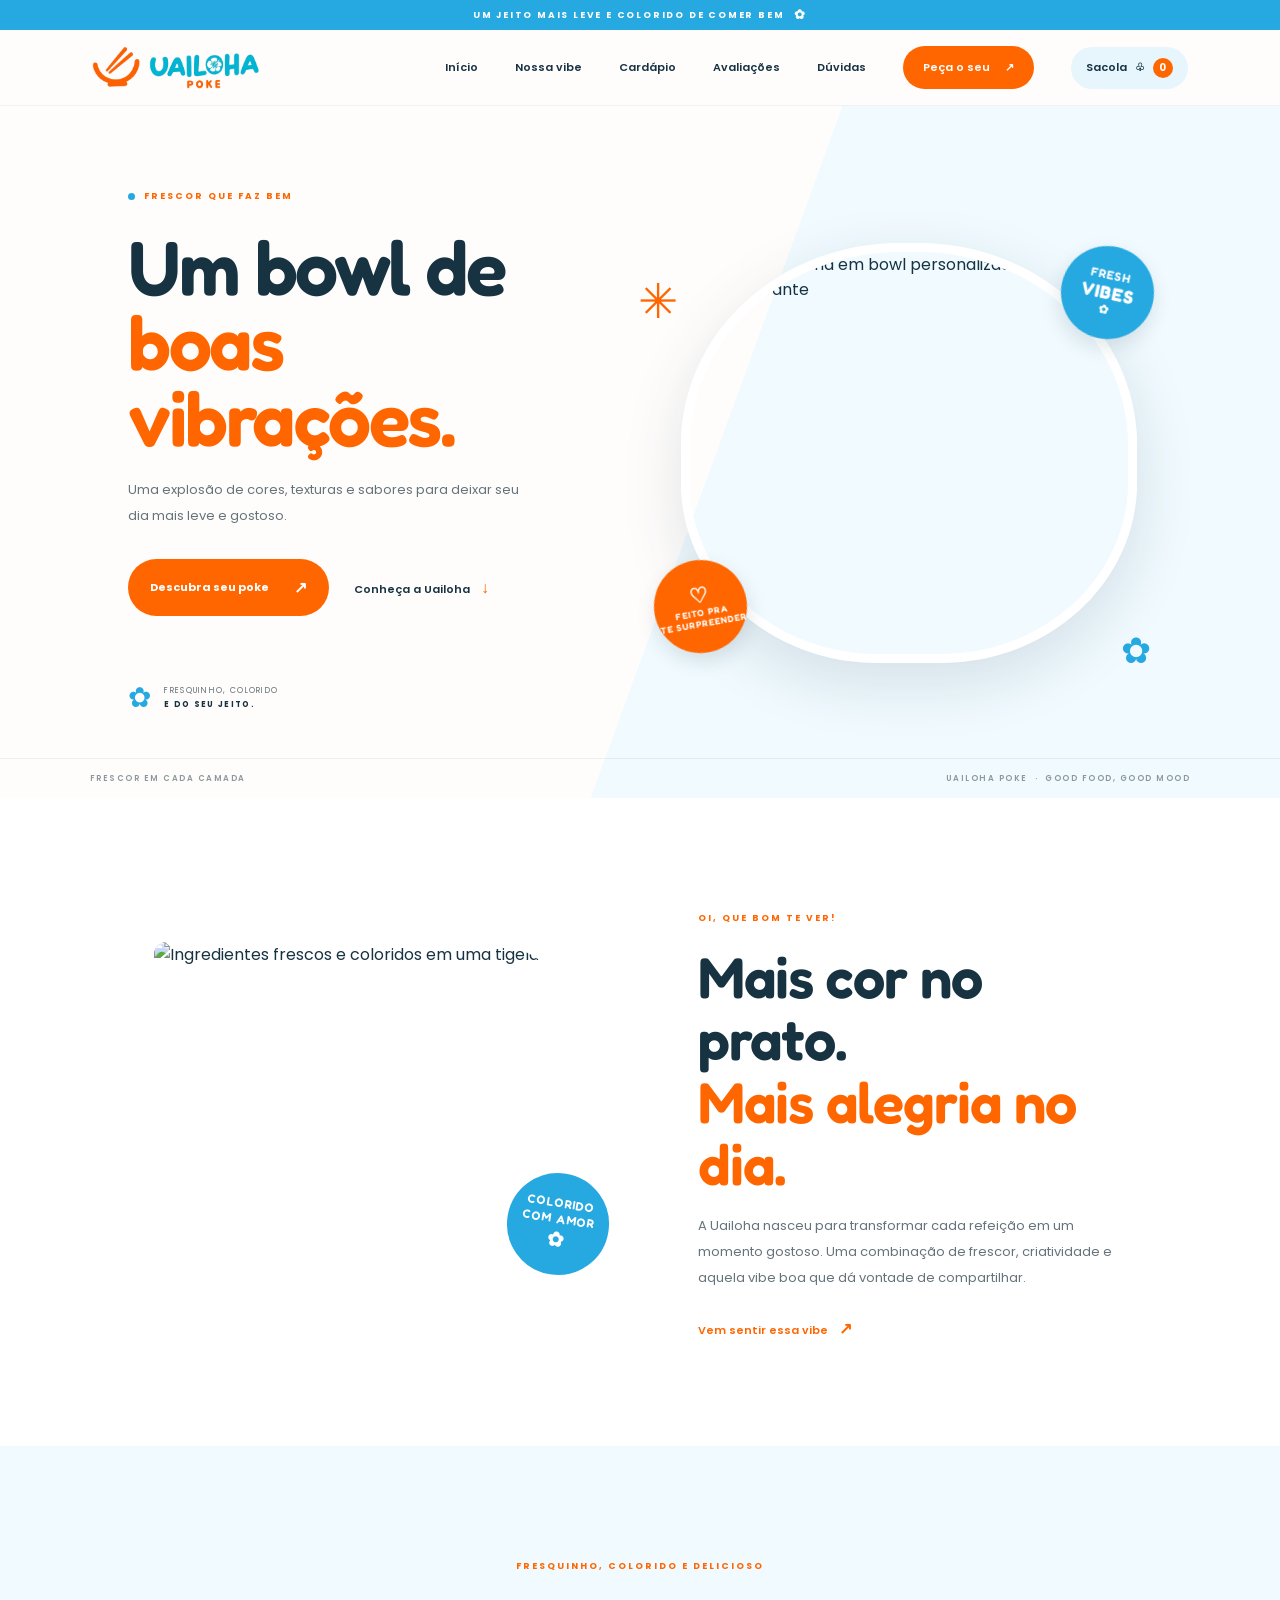
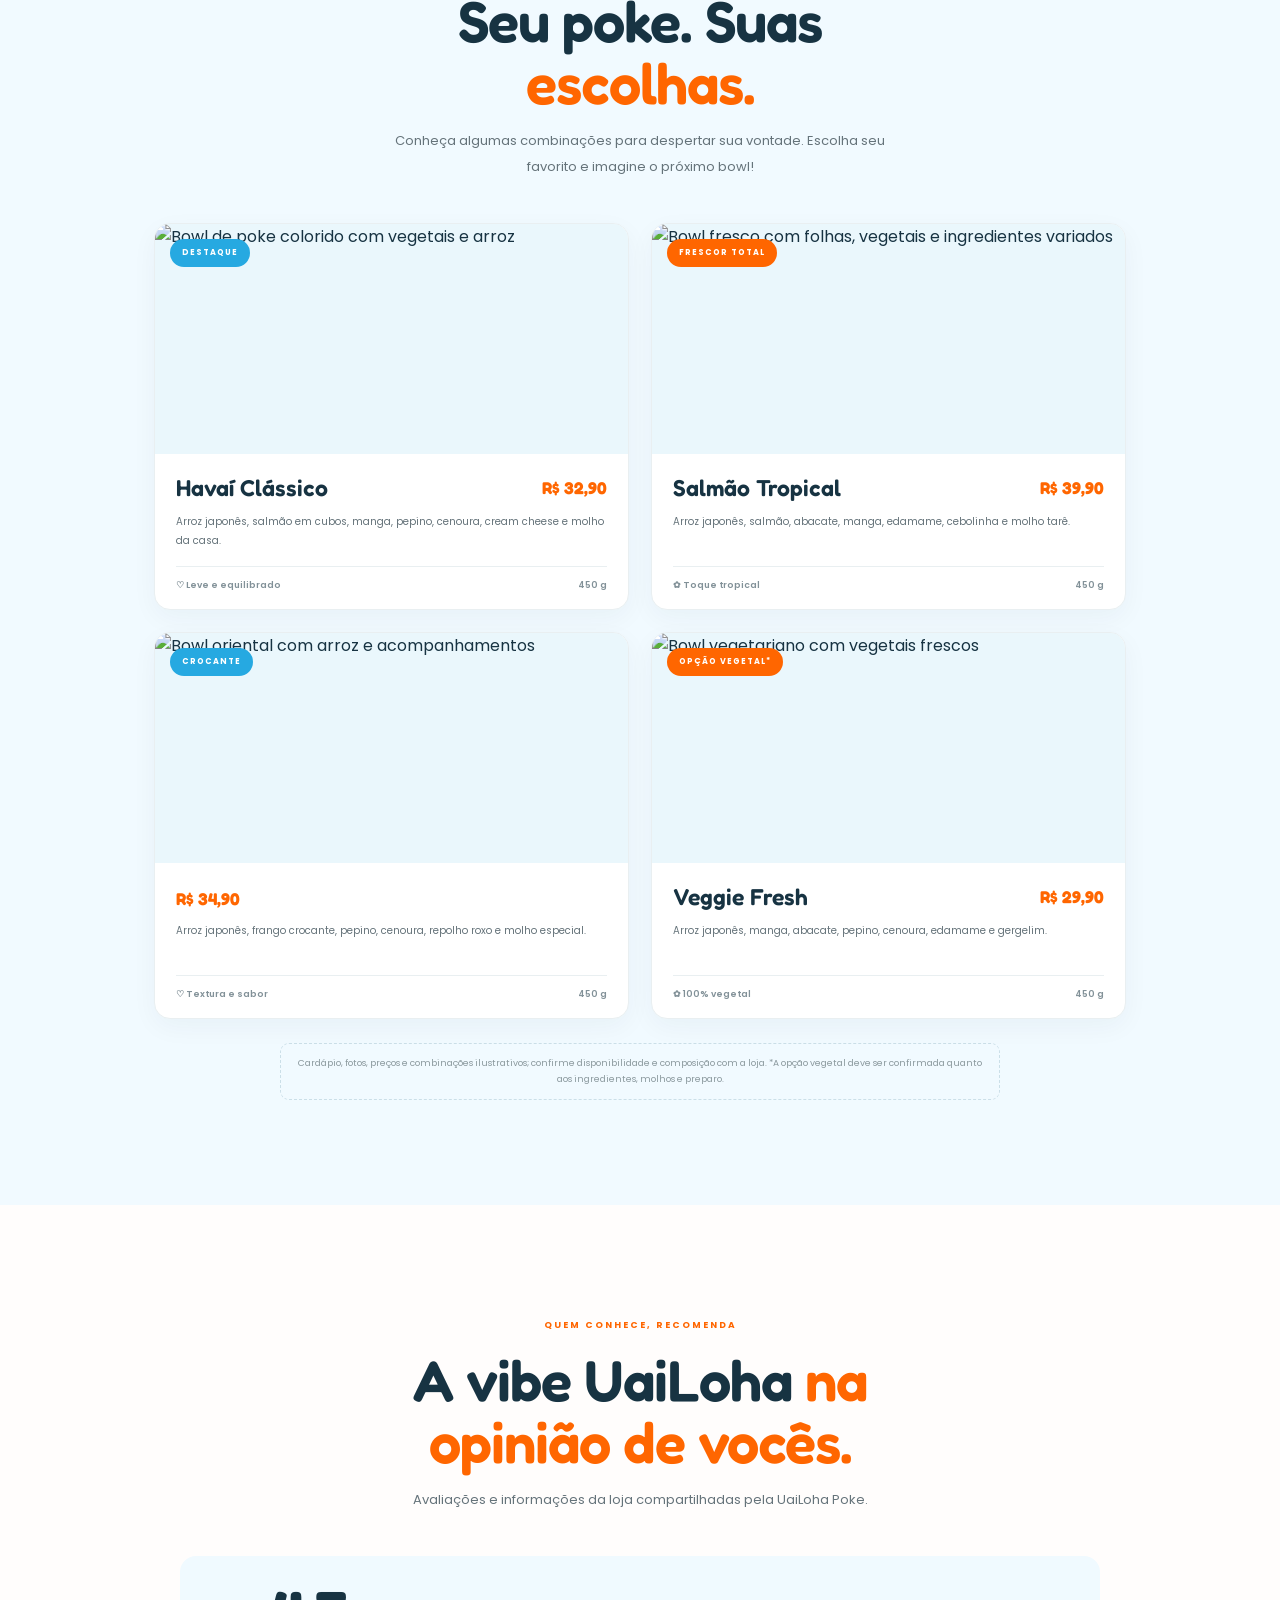
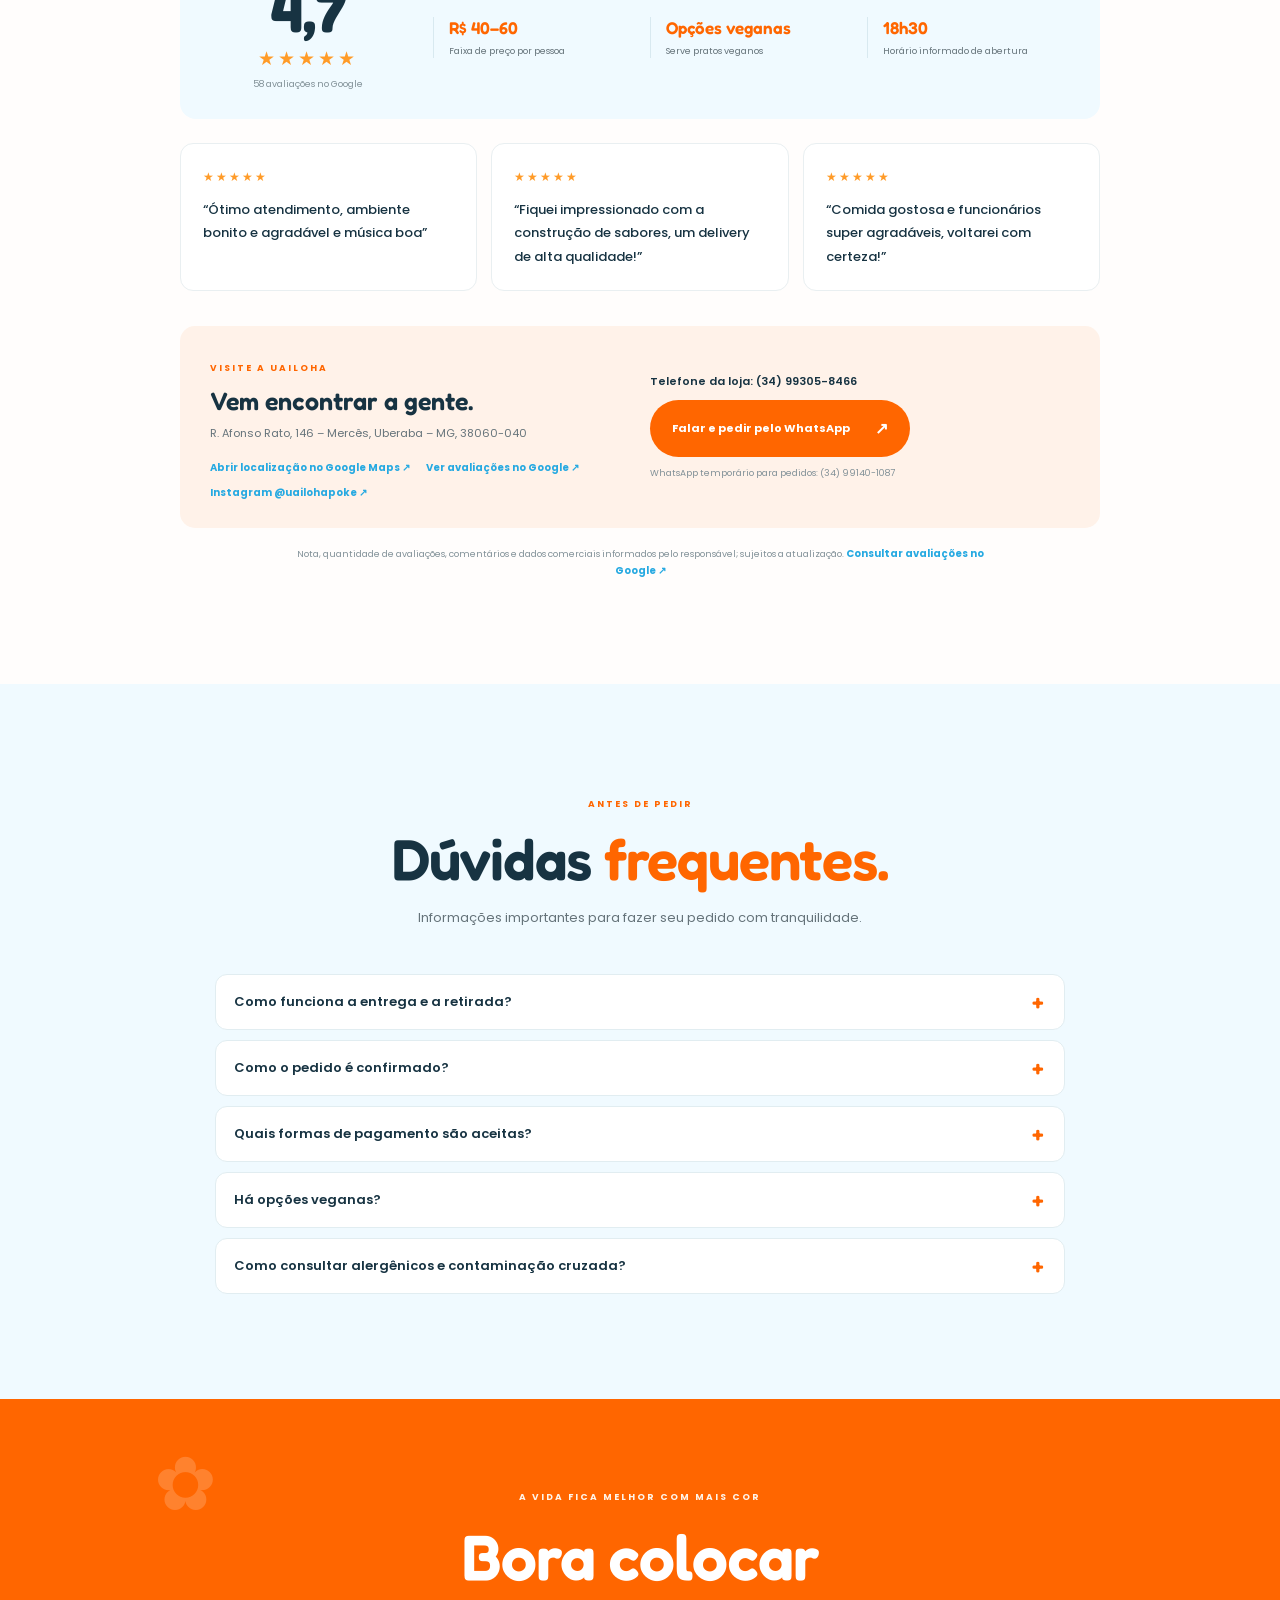
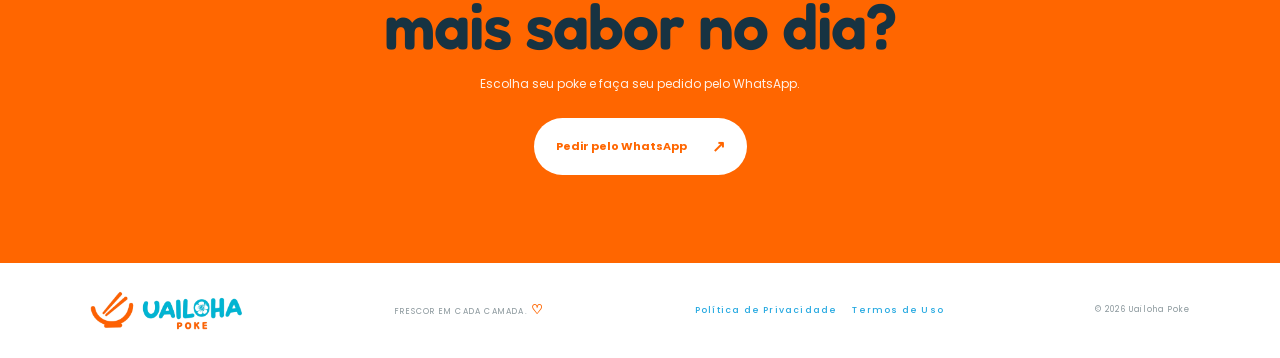
==== commit 6f599ce8: "Atualiza imagem principal do banner com poke UaiLoha" ====
--- a/index.html
+++ b/index.html
@@ -67,7 +67,7 @@
       <div class="hero-visual">
         <img class="hero-palm" src="https://raw.githubusercontent.com/Alexsandrolima255300/Uailoha-Poke/a2fff3ee19b5e185d9a3ff254ceb80520120710b/WhatsApp_Image_2026-11-22_at_15.46.32-removebg-preview.png" alt="" aria-hidden="true" />
         <div class="hero-photo-wrap">
-          <img class="hero-photo" src="https://images.unsplash.com/photo-1546069901-ba9599a7e63c?auto=format&fit=crop&w=960&q=72" alt="Bowl colorido com ingredientes frescos" fetchpriority="high" decoding="async" />
+          <img class="hero-photo" src="https://raw.githubusercontent.com/Alexsandrolima255300/Uailoha-Poke/b3ea20c370b74e3a7c1d06cbc310ff60c467e51f/WhatsApp_Image_2026-11-22_at_15.55.40-removebg-preview.png" alt="Poke da UaiLoha em bowl personalizado com a logo do restaurante" fetchpriority="high" decoding="async" />
         </div>
         <div class="photo-sticker sticker-top">FRESH<br><b>VIBES</b> ✿</div>
         <div class="photo-sticker sticker-bottom"><span>♡</span> FEITO PRA<br>TE SURPREENDER</div>
--- a/styles.css
+++ b/styles.css
@@ -228,3 +228,28 @@
 @media(prefers-reduced-motion:reduce){
   .hero-photo-wrap,.hero-photo{animation:none!important;transform:none!important;filter:none!important}
 }
+
+
+/* Coqueiro decorativo no fundo do banner principal */
+.hero-visual{isolation:isolate}
+.hero-palm{
+  position:absolute;
+  z-index:-1;
+  width:clamp(260px,36vw,430px);
+  height:auto;
+  object-fit:contain;
+  top:-76px;
+  right:-82px;
+  opacity:.98;
+  pointer-events:none;
+  filter:drop-shadow(0 8px 12px #17334212);
+}
+.hero-photo-wrap{position:relative;z-index:1}
+.hero-visual .photo-sticker,.hero-visual .decor{z-index:2}
+@media(max-width:650px){
+  .hero-palm{
+    width:clamp(210px,62vw,285px);
+    top:-52px;
+    right:-48px;
+  }
+}
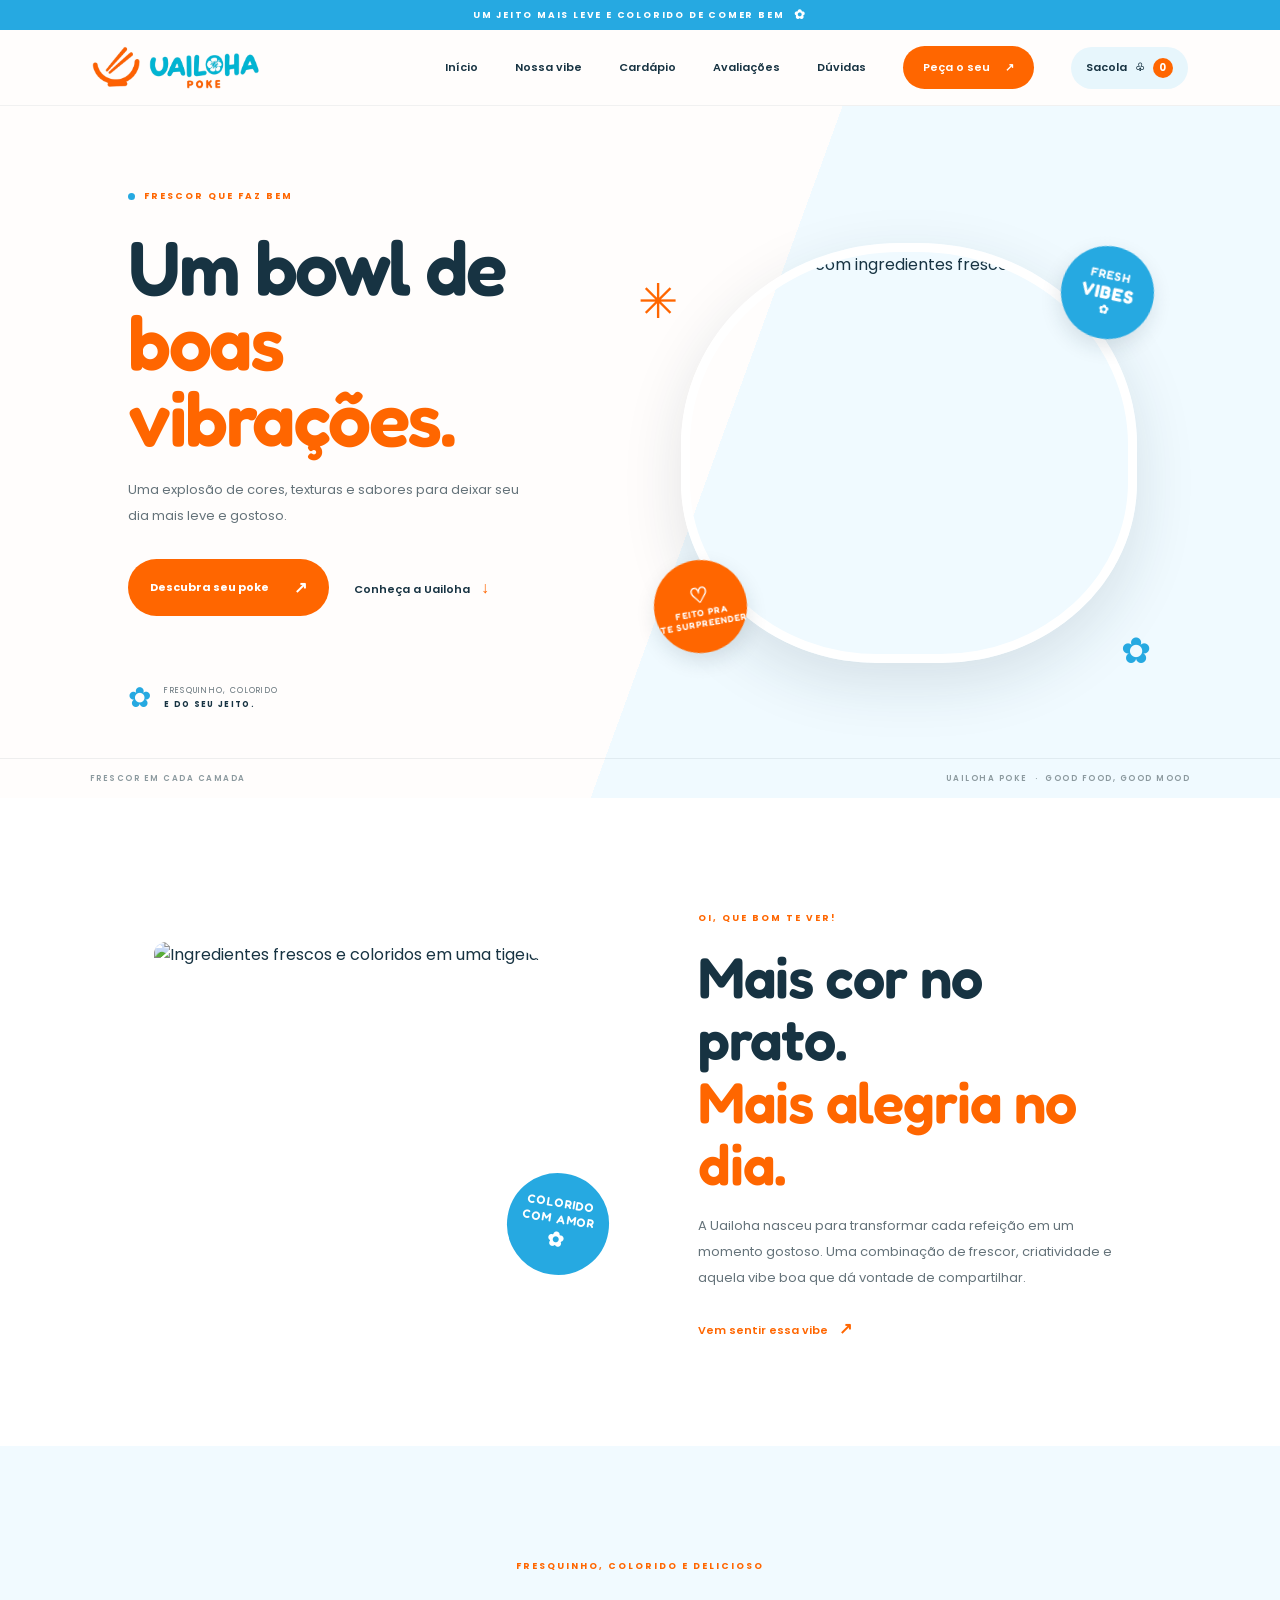
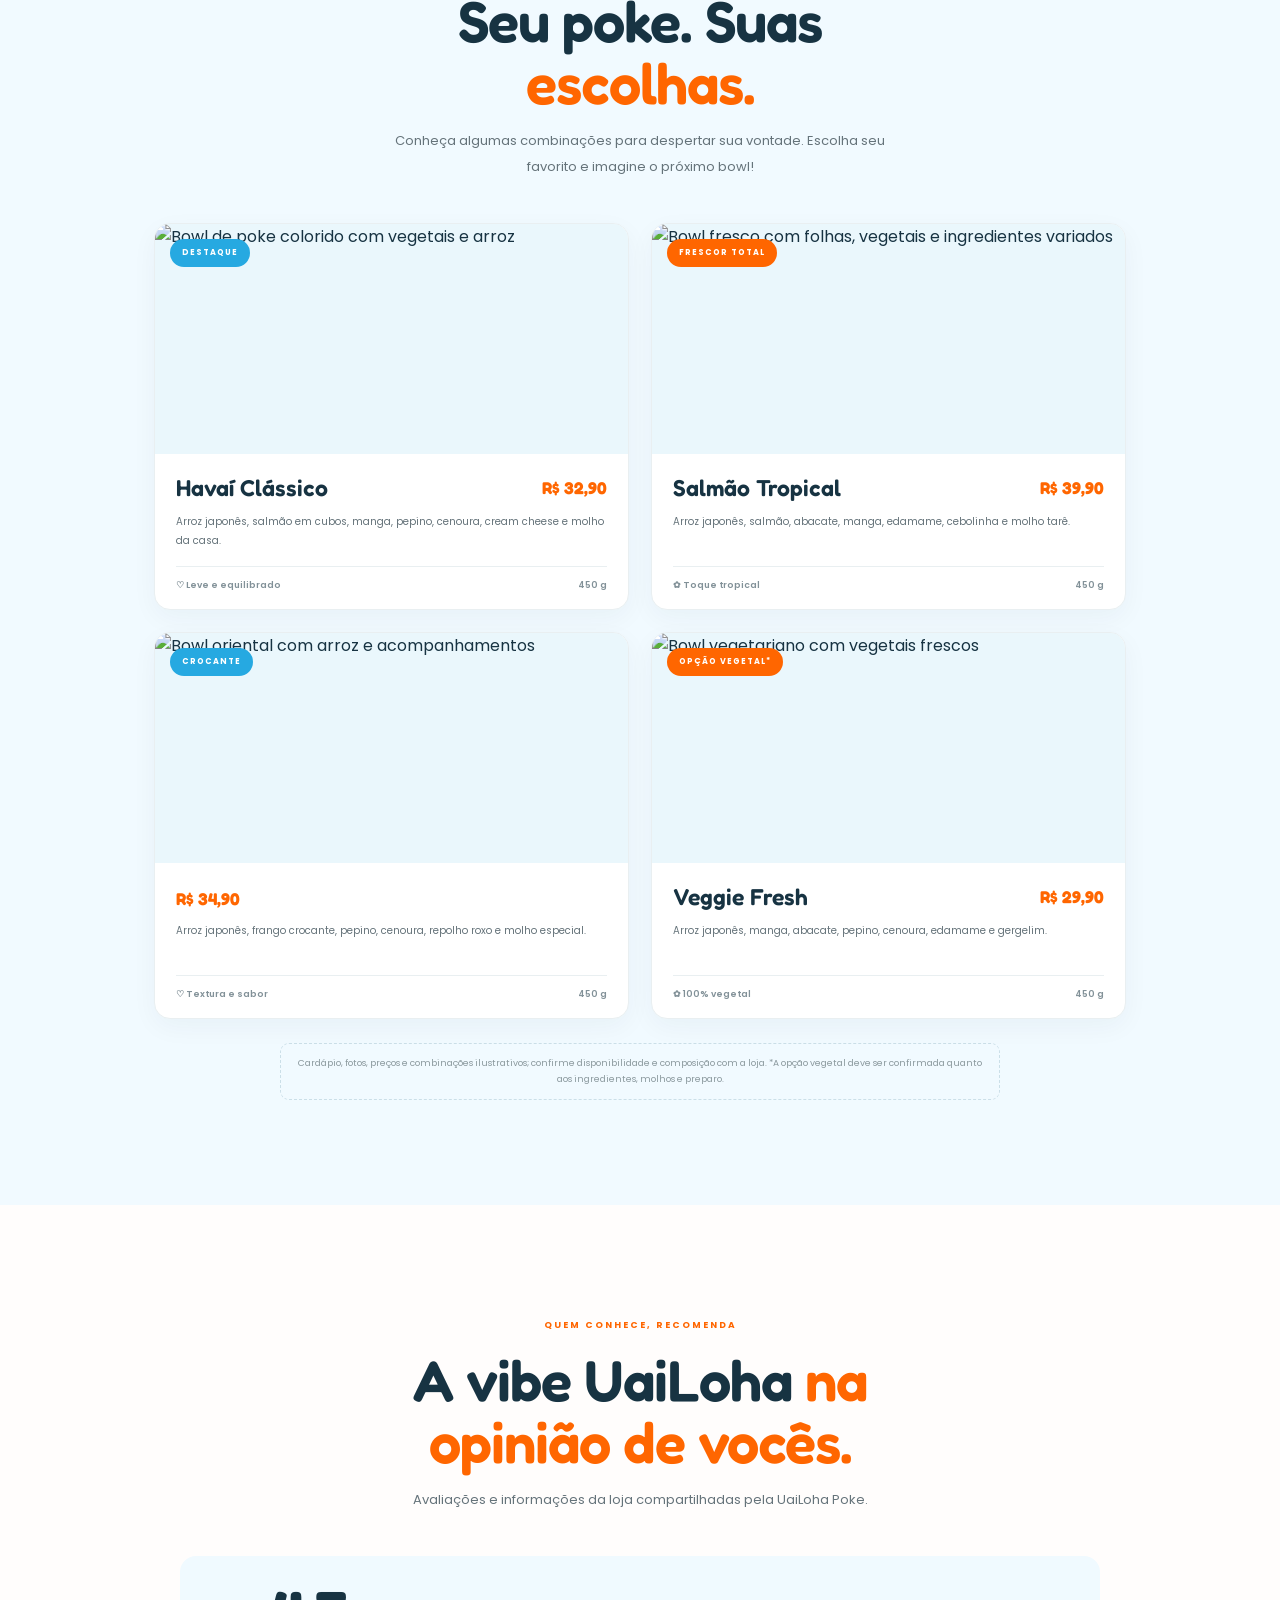
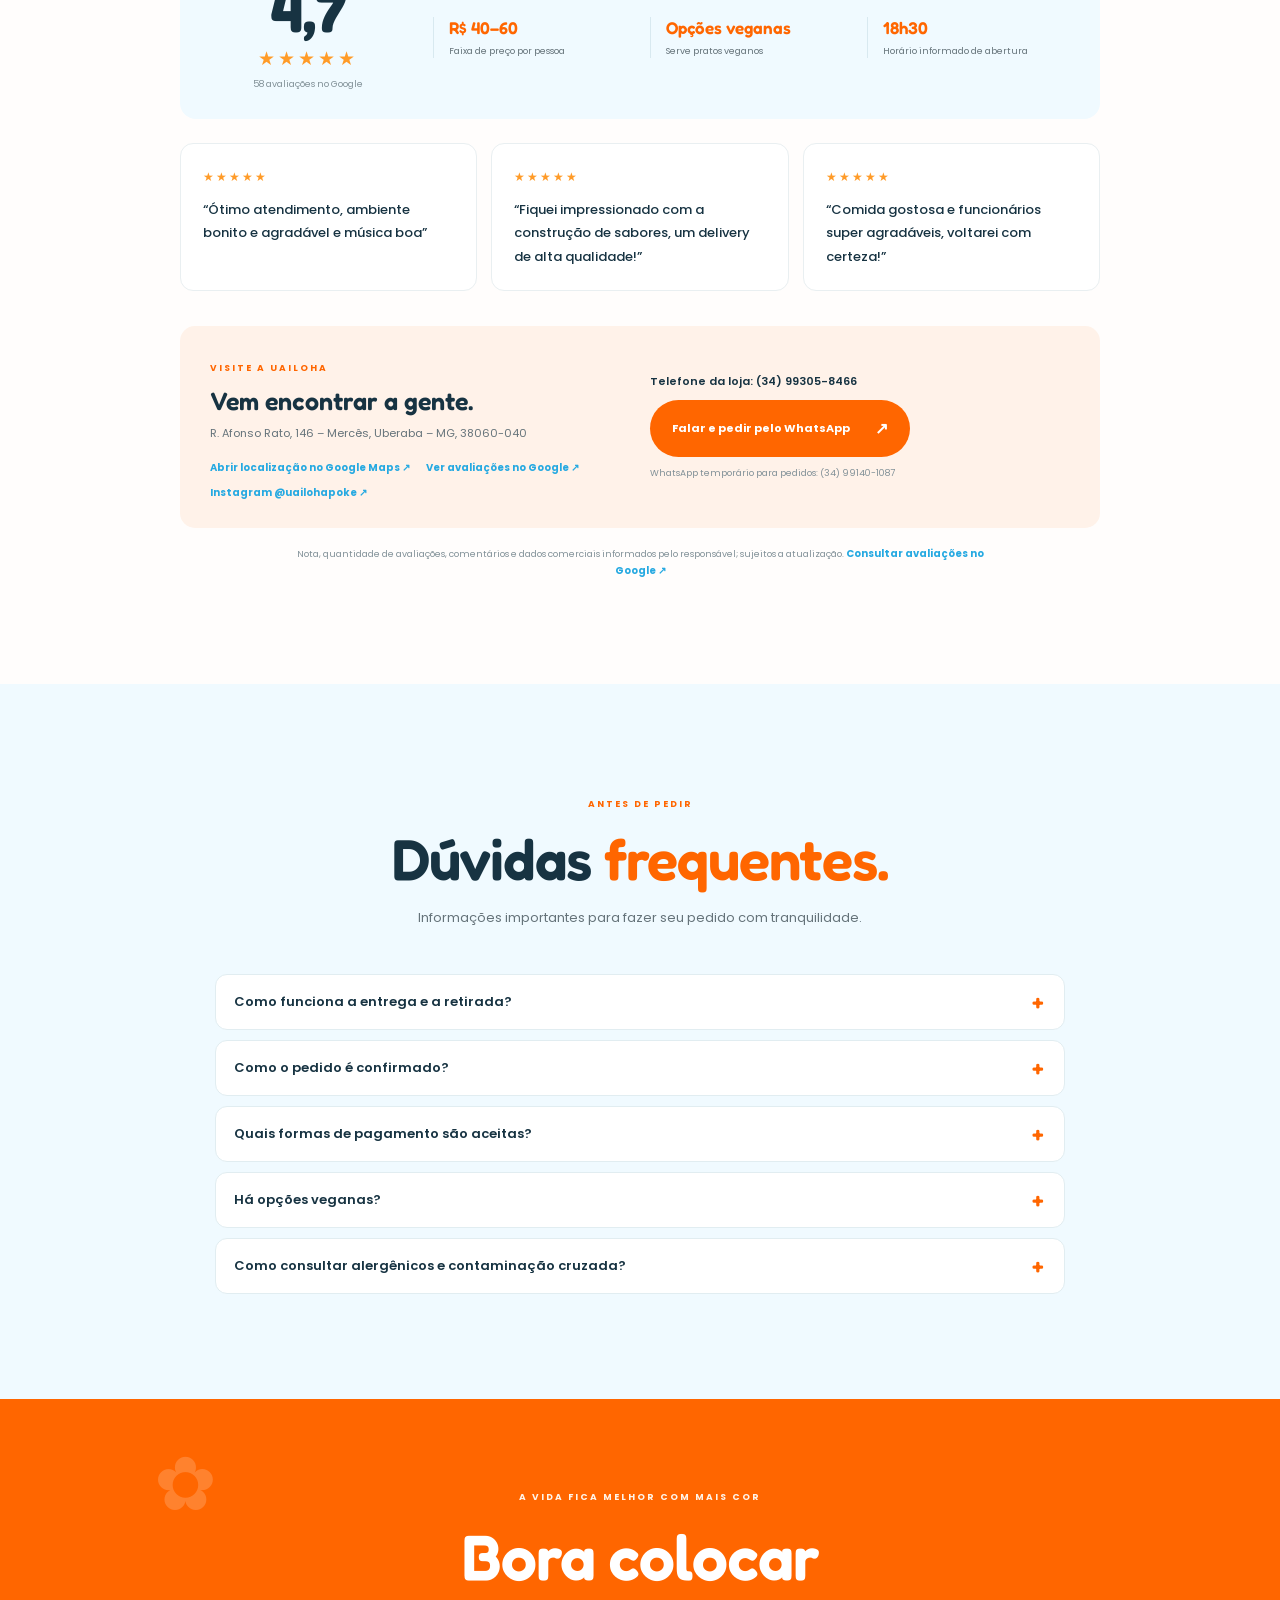
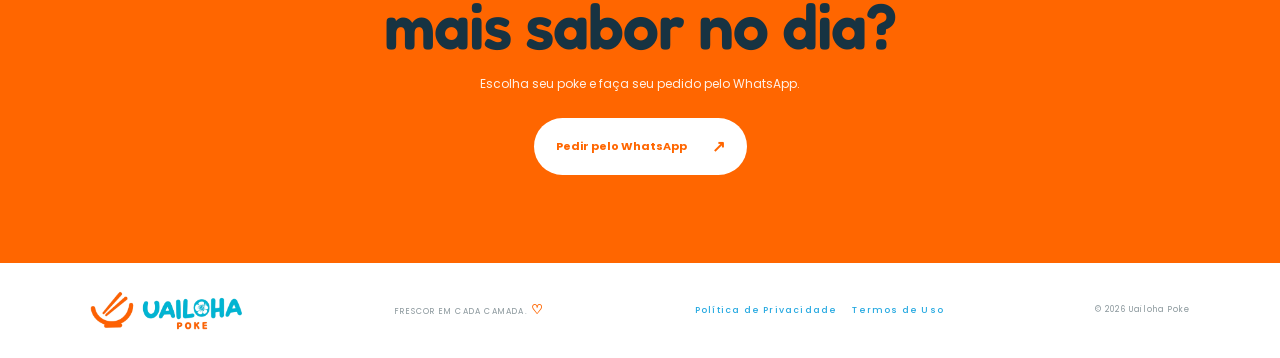
==== commit 50715c12: "Restaura imagem anterior do banner" ====
--- a/index.html
+++ b/index.html
@@ -67,7 +67,7 @@
       <div class="hero-visual">
         <img class="hero-palm" src="https://raw.githubusercontent.com/Alexsandrolima255300/Uailoha-Poke/a2fff3ee19b5e185d9a3ff254ceb80520120710b/WhatsApp_Image_2026-11-22_at_15.46.32-removebg-preview.png" alt="" aria-hidden="true" />
         <div class="hero-photo-wrap">
-          <img class="hero-photo" src="https://raw.githubusercontent.com/Alexsandrolima255300/Uailoha-Poke/b3ea20c370b74e3a7c1d06cbc310ff60c467e51f/WhatsApp_Image_2026-11-22_at_15.55.40-removebg-preview.png" alt="Poke da UaiLoha em bowl personalizado com a logo do restaurante" fetchpriority="high" decoding="async" />
+          <img class="hero-photo" src="https://images.unsplash.com/photo-1546069901-ba9599a7e63c?auto=format&fit=crop&w=960&q=72" alt="Bowl colorido com ingredientes frescos" fetchpriority="high" decoding="async" />
         </div>
         <div class="photo-sticker sticker-top">FRESH<br><b>VIBES</b> ✿</div>
         <div class="photo-sticker sticker-bottom"><span>♡</span> FEITO PRA<br>TE SURPREENDER</div>
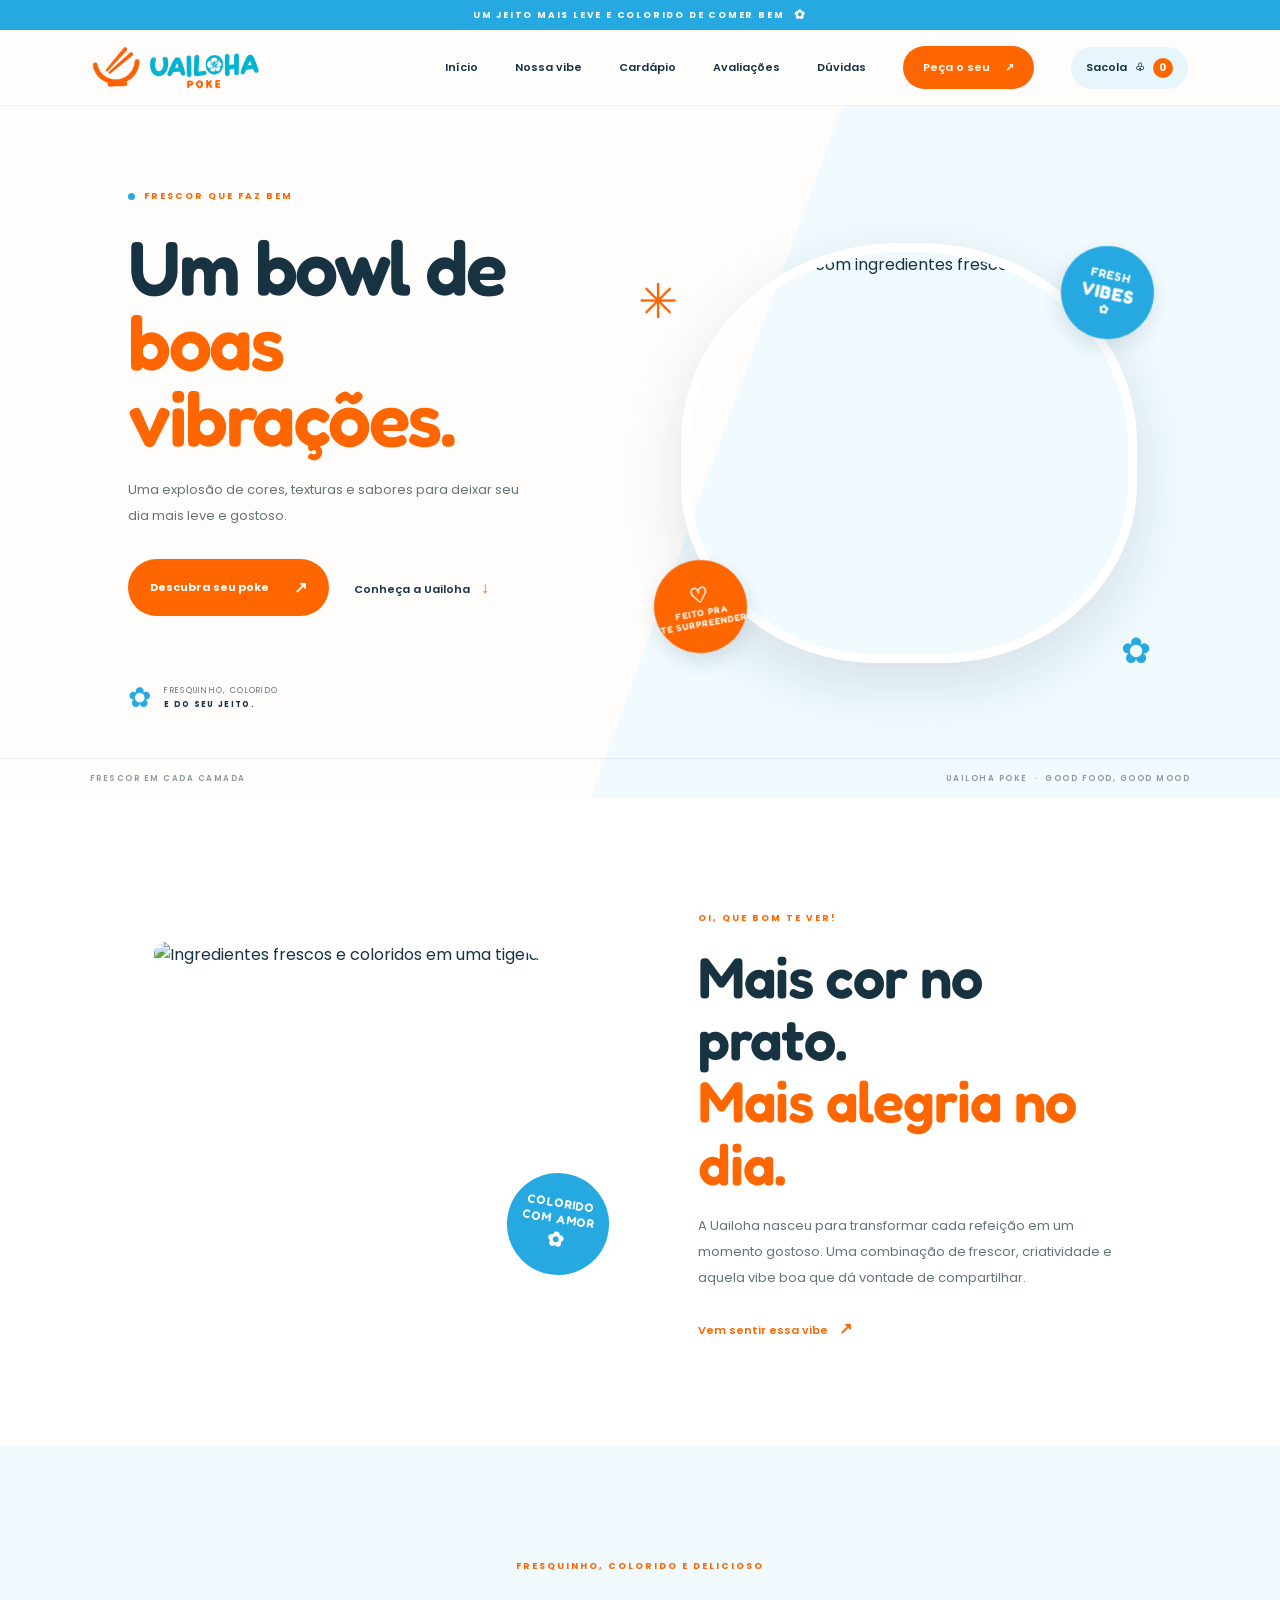
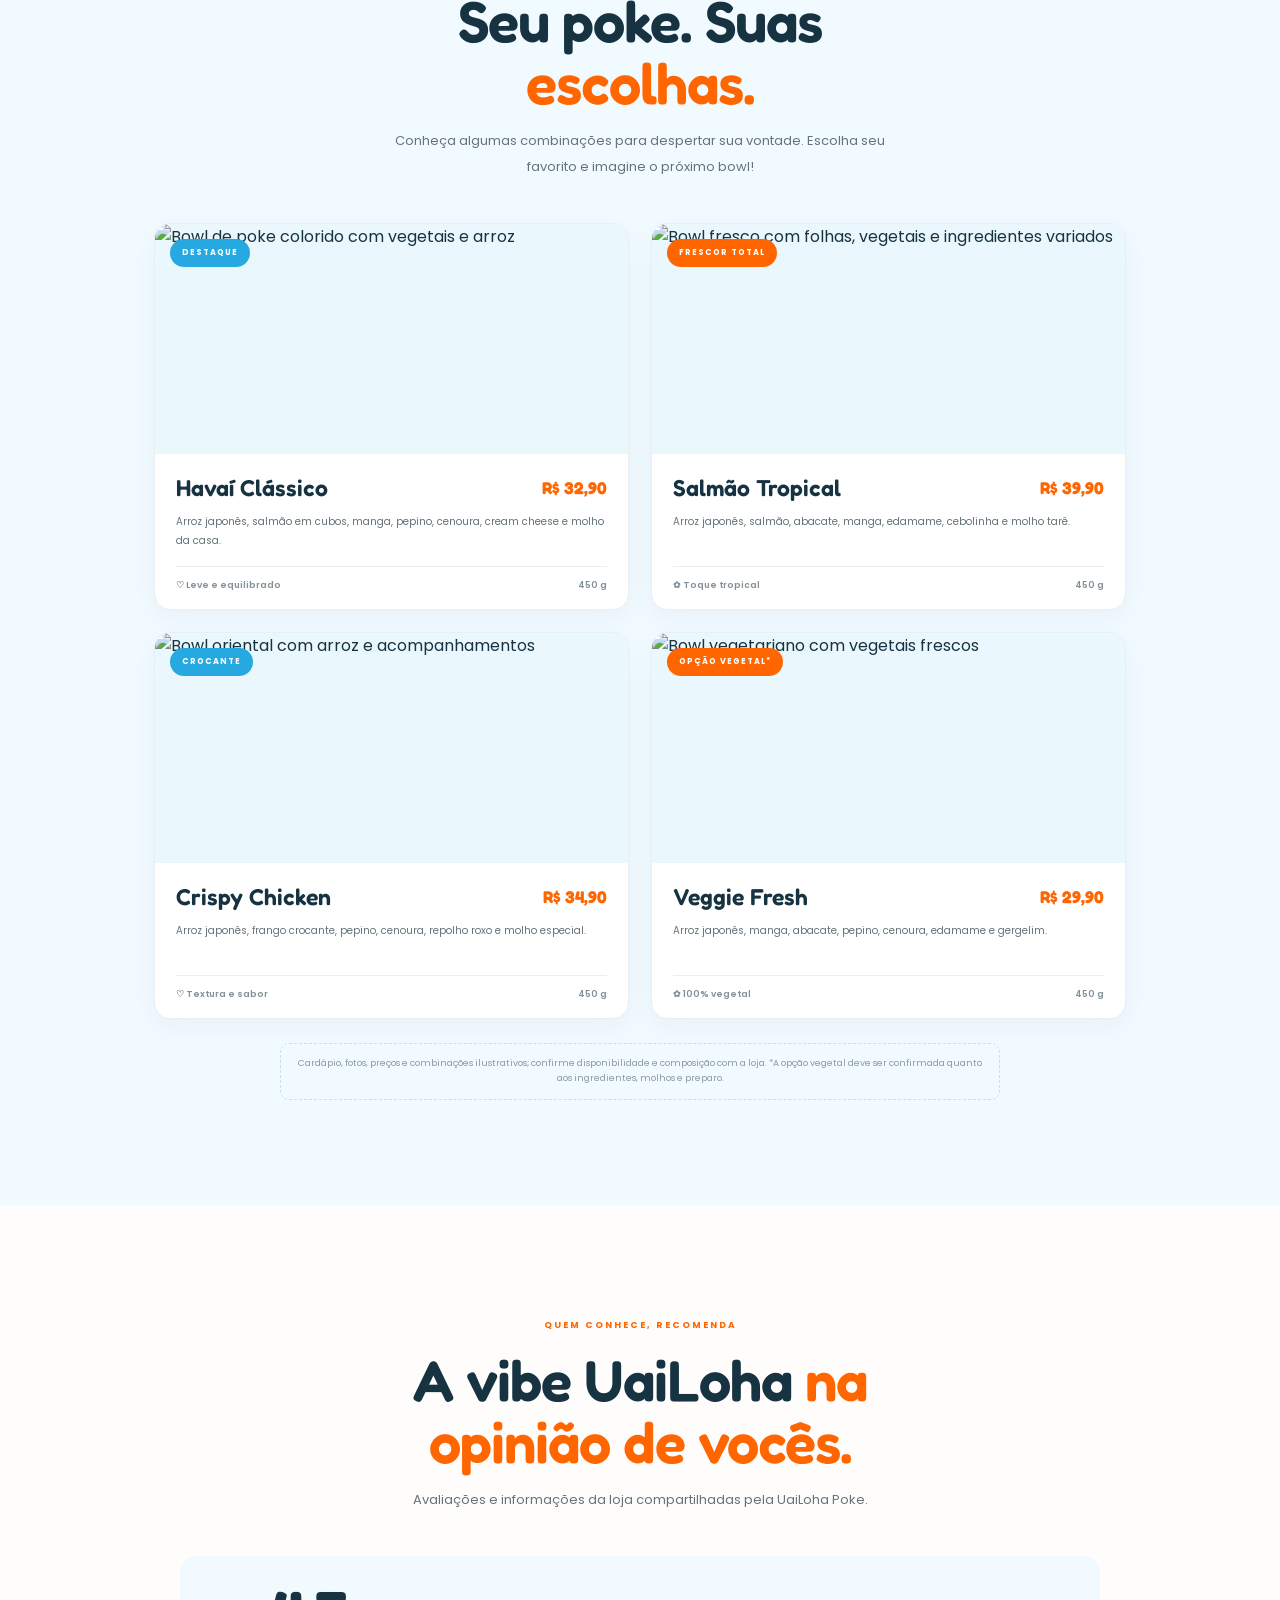
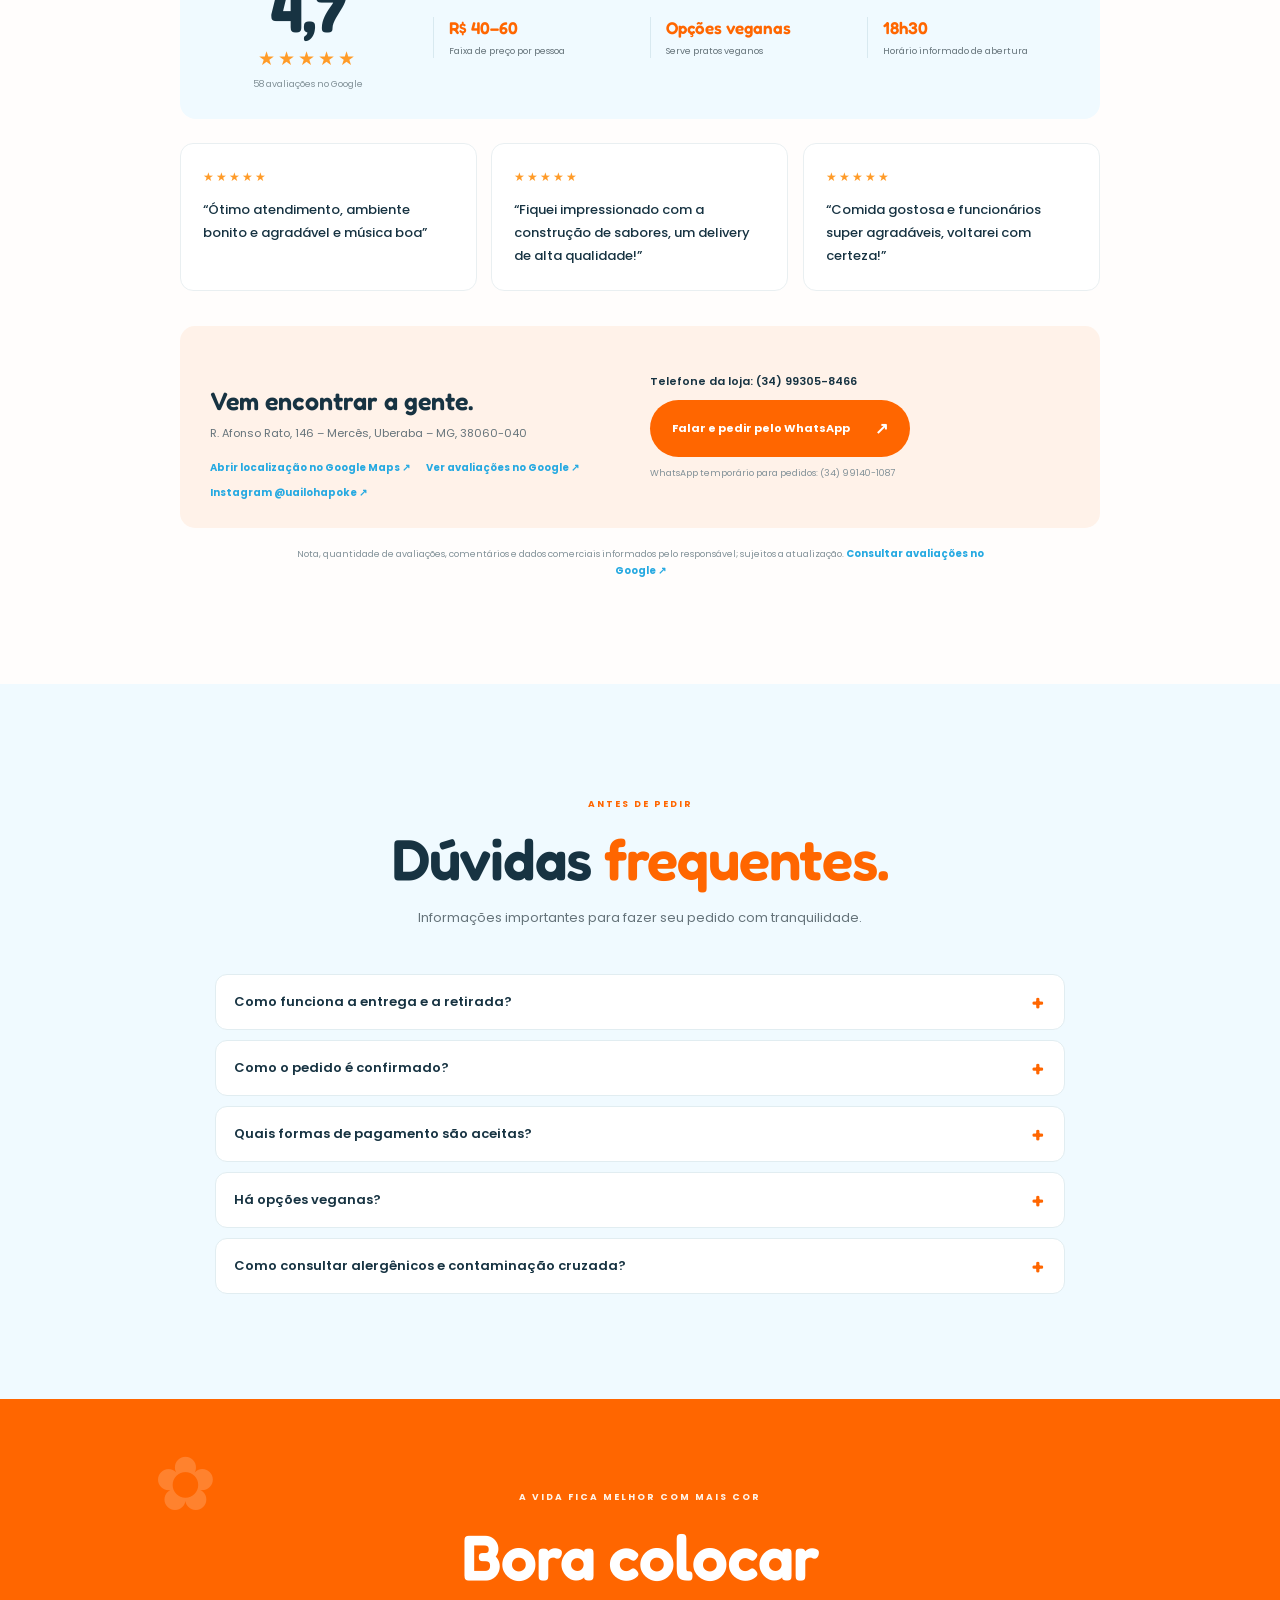
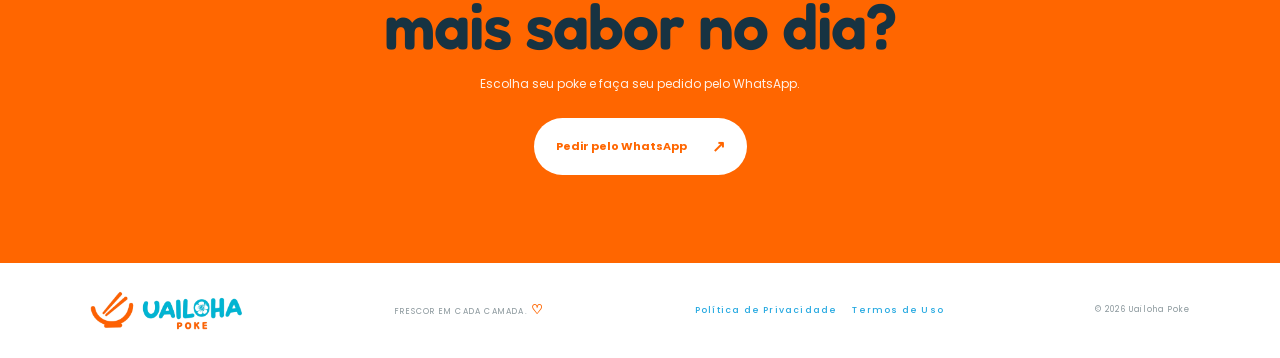
==== commit 520b4cd1: "Corrige título do prato Crispy Chicken no cardápio" ====
--- a/index.html
+++ b/index.html
@@ -106,7 +106,7 @@
         </article>
         <article class="menu-card">
           <div class="menu-photo"><img src="https://images.unsplash.com/photo-1512058564366-18510be2db19?auto=format&fit=crop&w=720&q=72" alt="Bowl oriental com arroz e acompanhamentos" loading="lazy"><span class="menu-tag">CROCANTE</span></div>
-          <div class="menu-info"><div class="menu-title-row"><h3 Crispy Chicken</h3><strong>R$ 34,90</strong></div><p>Arroz japonês, frango crocante, pepino, cenoura, repolho roxo e molho especial.</p><div class="menu-meta"><span>♡ Textura e sabor</span><span>450 g</span></div></div>
+          <div class="menu-info"><div class="menu-title-row"><h3>Crispy Chicken</h3><strong>R$ 34,90</strong></div><p>Arroz japonês, frango crocante, pepino, cenoura, repolho roxo e molho especial.</p><div class="menu-meta"><span>♡ Textura e sabor</span><span>450 g</span></div></div>
         </article>
         <article class="menu-card">
           <div class="menu-photo"><img src="https://images.unsplash.com/photo-1511690743698-d9d85f2fbf38?auto=format&fit=crop&w=720&q=72" alt="Bowl vegetariano com vegetais frescos" loading="lazy"><span class="menu-tag tag-orange">OPÇÃO VEGETAL*</span></div>
--- a/styles.css
+++ b/styles.css
@@ -253,3 +253,20 @@
     right:-48px;
   }
 }
+
+
+/* Textos entram suavemente conforme cada seção aparece na tela */
+.scroll-reveal{
+  opacity:0;
+  transform:translate3d(0,24px,0);
+  transition:opacity .72s ease,transform .72s cubic-bezier(.2,.7,.2,1);
+  transition-delay:var(--reveal-delay,0ms);
+  will-change:opacity,transform;
+}
+.scroll-reveal.is-visible{
+  opacity:1;
+  transform:translate3d(0,0,0);
+}
+@media(prefers-reduced-motion:reduce){
+  .scroll-reveal{opacity:1;transform:none;transition:none;will-change:auto}
+}
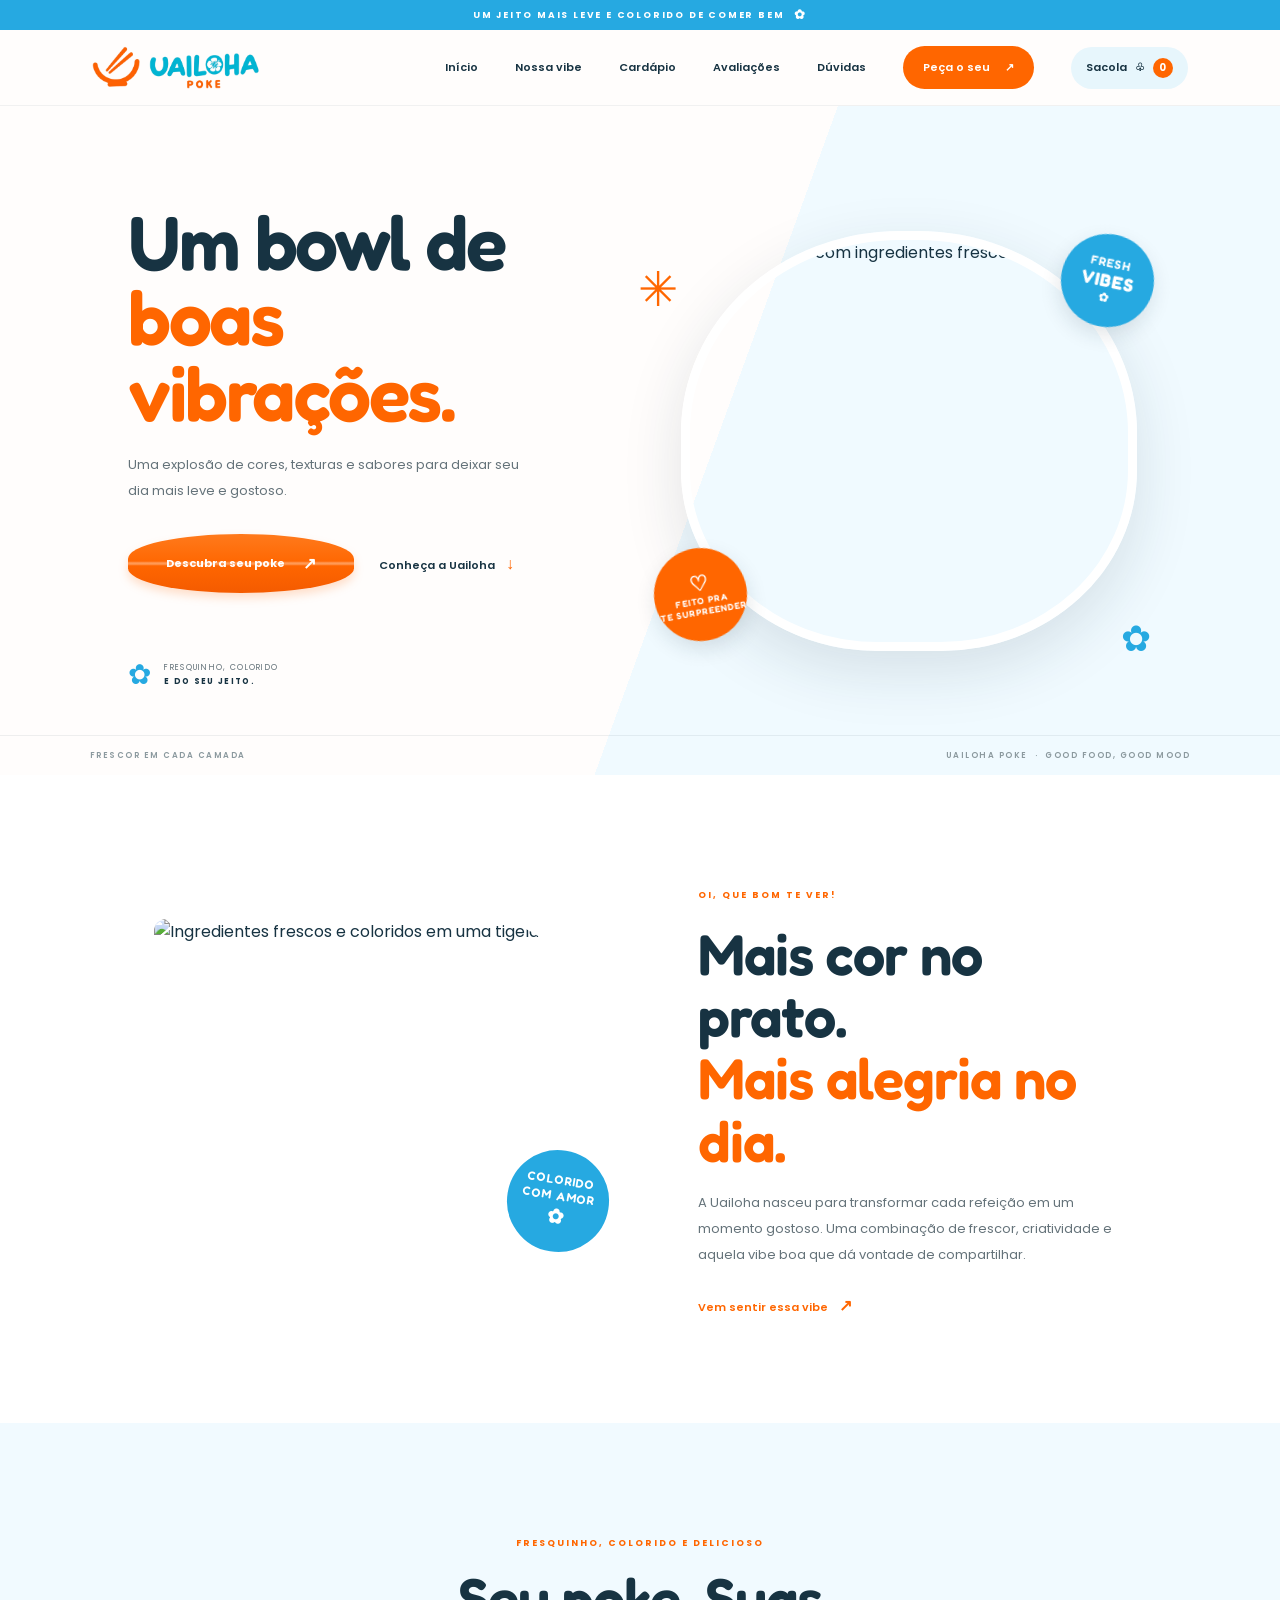
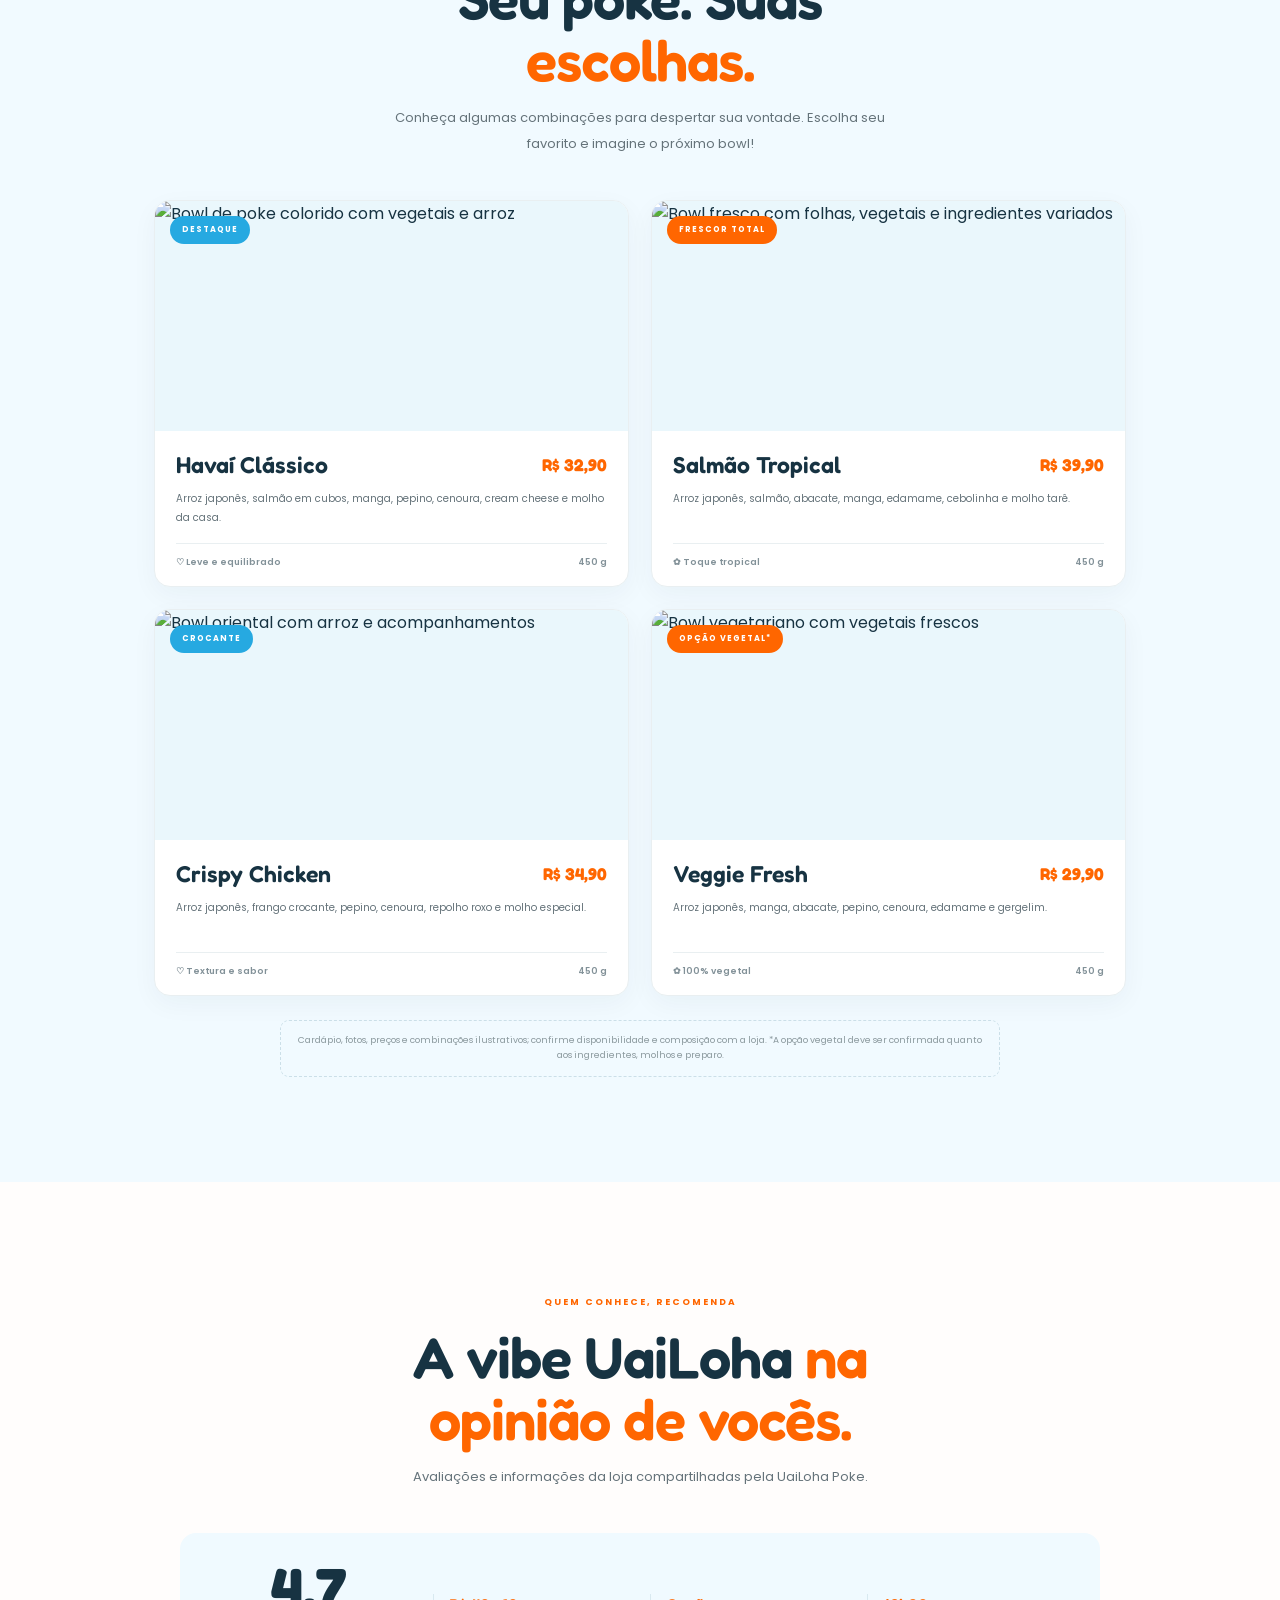
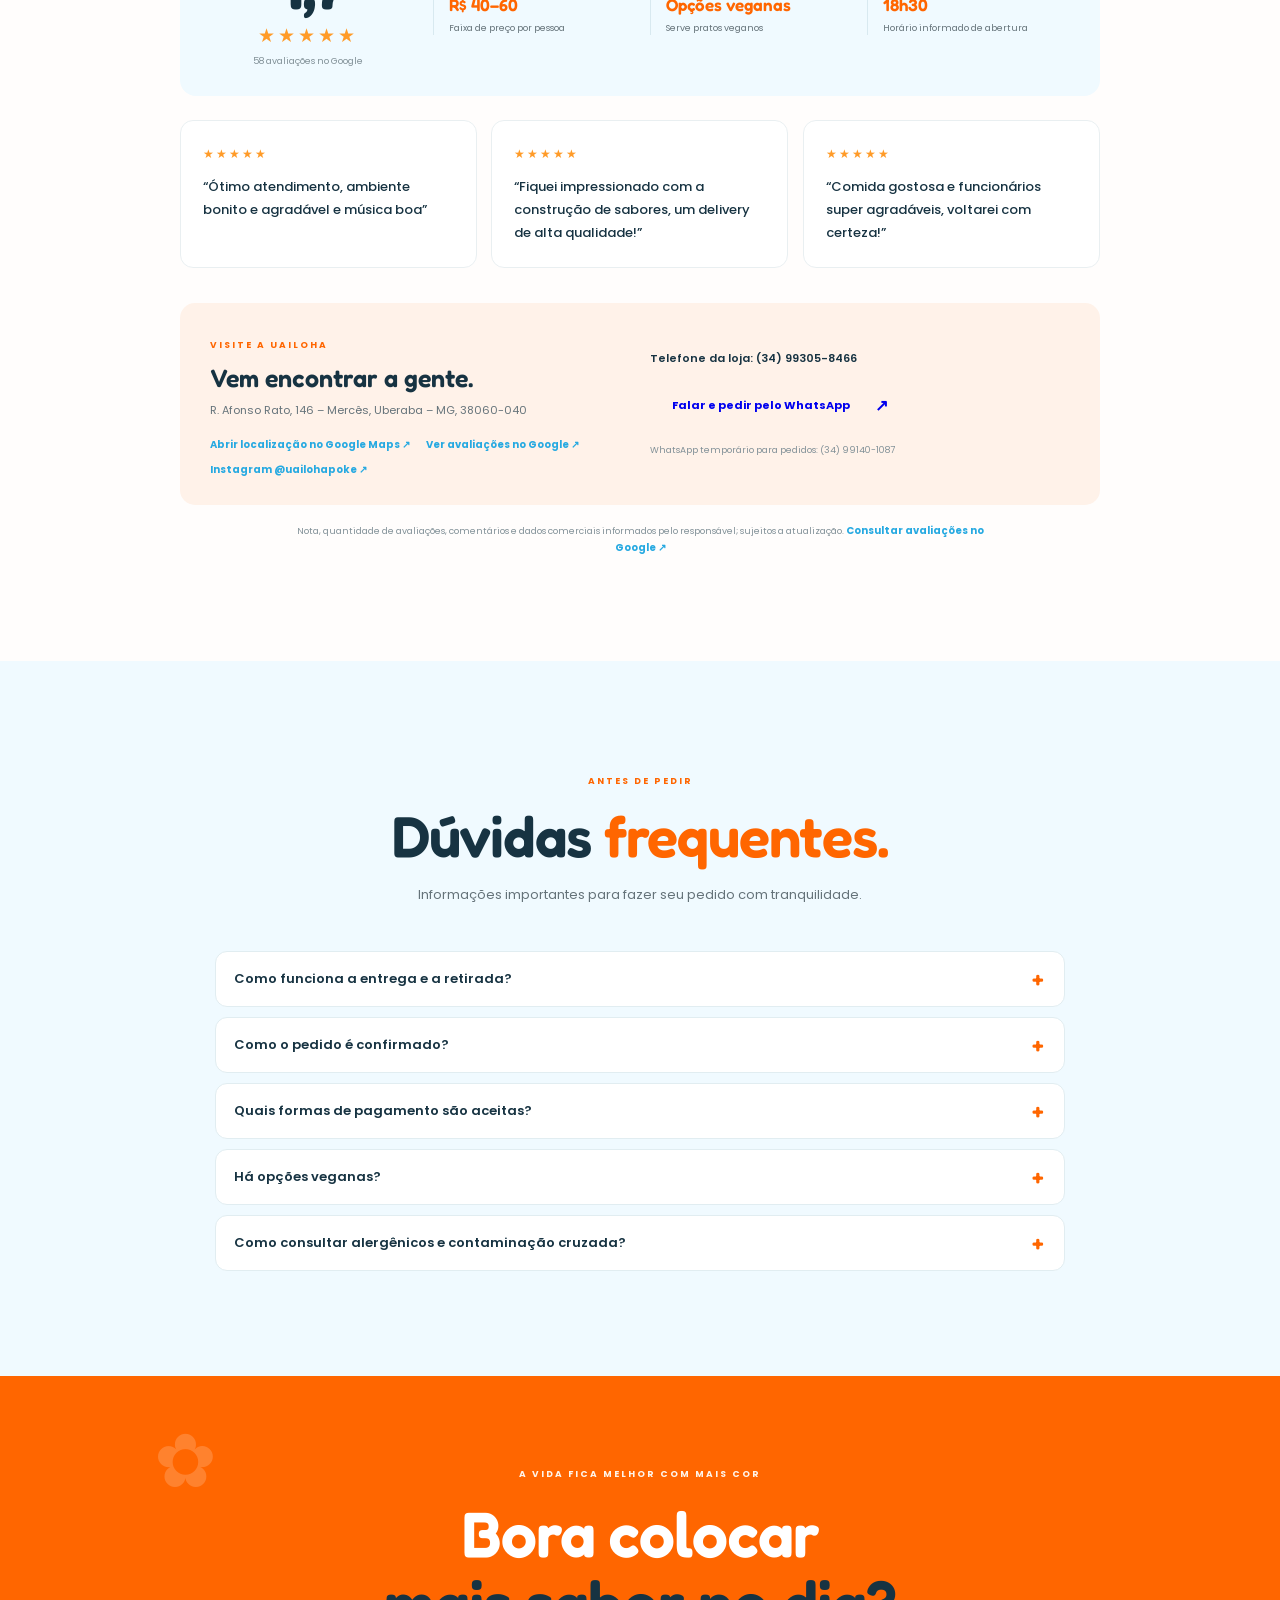
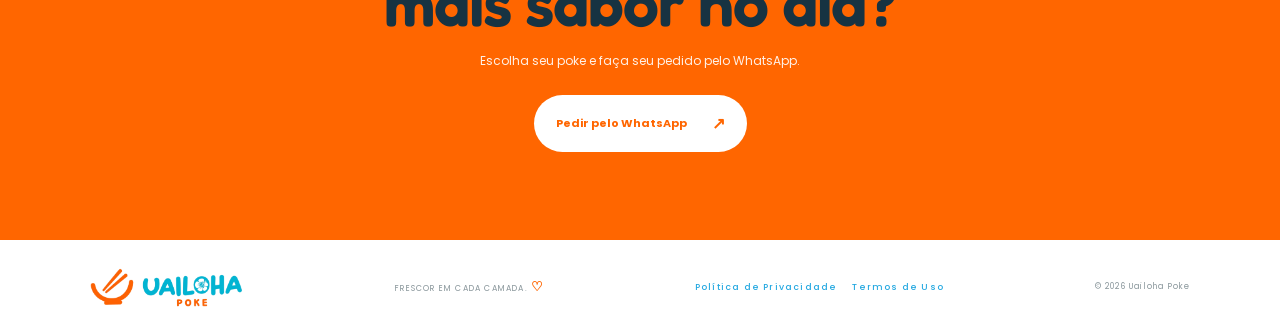
==== commit e6f50617: "Remove frase e bolinha azul do banner principal" ====
--- a/index.html
+++ b/index.html
@@ -55,7 +55,7 @@
   <main>
     <section class="hero" id="inicio">
       <div class="hero-copy">
-        <span class="eyebrow"><span class="eyebrow-dot"></span> FRESCOR QUE FAZ BEM</span>
+        
         <h1>Um bowl de<br><em>boas vibrações.</em></h1>
         <p>Uma explosão de cores, texturas e sabores para deixar seu dia mais leve e gostoso.</p>
         <div class="hero-actions">
--- a/styles.css
+++ b/styles.css
@@ -1,4 +1,4 @@
-:root{--blue:#26a9e1;--orange:#ff6600;--cream:#fffdfc;--ink:#173342;--muted:#65737a;--line:#e9eff1;--fredoka:"Fredoka",sans-serif;--poppins:"Poppins",sans-serif}*{box-sizing:border-box}html{scroll-behavior:smooth}body{margin:0;background:var(--cream);color:var(--ink);font-family:var(--poppins);-webkit-font-smoothing:antialiased}.announcement{height:30px;background:var(--blue);color:white;display:flex;align-items:center;justify-content:center;gap:10px;font-size:9px;font-weight:700;letter-spacing:1.8px}.announcement span{color:#fff;font-size:13px}.site-header{height:82px;padding:0 7.2%;display:flex;align-items:center;justify-content:space-between;background:var(--cream);position:relative;z-index:5;border-bottom:1px solid rgba(23,51,66,.06)}.brand{display:inline-flex;align-items:center;gap:9px;text-decoration:none;color:var(--blue)}.brand-mark{display:grid;place-items:center;width:39px;height:39px;border-radius:50%;background:var(--orange);color:white;font-size:23px}.brand-name{font:700 25px/ .8 var(--fredoka);letter-spacing:-1px}.brand-name>span{display:block;color:var(--orange);font-size:11px;letter-spacing:4px;margin-top:5px}.main-nav{display:flex;align-items:center;gap:37px}.main-nav a,.text-link{font-size:11px;font-weight:600;text-decoration:none;color:var(--ink);transition:.2s}.main-nav a:hover,.text-link:hover{color:var(--orange)}.main-nav .nav-cta{background:var(--orange);color:white;padding:13px 20px;border-radius:30px}.nav-cta span{margin-left:12px}.menu-toggle{display:none}.hero{position:relative;min-height:610px;padding:76px 10% 75px;display:grid;grid-template-columns:1fr 1fr;align-items:center;gap:5%;overflow:hidden;background:linear-gradient(110deg,#fffdfc 0%,#fffdfc 55%,#f0faff 55%,#f0faff 100%)}.hero-copy{max-width:510px;position:relative;z-index:2}.eyebrow{display:inline-flex;align-items:center;gap:9px;color:var(--orange);font-size:9px;font-weight:700;letter-spacing:2px}.eyebrow-dot{width:7px;height:7px;background:var(--blue);border-radius:50%}h1,h2,h3,p{margin-top:0}.hero h1{font:600 clamp(52px,6vw,82px)/.98 var(--fredoka);letter-spacing:-2.5px;margin:22px 0;color:var(--ink)}h1 em,h2 em{font-style:normal;color:var(--orange)}.hero-copy>p,.intro-copy>p,.section-heading>p{font-size:13px;line-height:2;color:var(--muted);max-width:400px}.hero-actions{display:flex;align-items:center;gap:25px;margin-top:30px}.button{display:inline-flex;align-items:center;gap:25px;padding:16px 22px;border-radius:30px;text-decoration:none;font-size:11px;font-weight:700;transition:transform .2s,box-shadow .2s}.button:hover{transform:translateY(-3px);box-shadow:0 9px 22px #17334220}.button-primary{background:var(--orange);color:white}.button span{font-size:16px}.text-link span{font-size:16px;margin-left:8px;color:var(--orange)}.hero-note{display:flex;align-items:center;gap:12px;margin-top:57px;font-size:8px;line-height:1.8;letter-spacing:1.3px;color:var(--muted)}.hero-note b{color:var(--ink)}.note-flower{font-size:28px;color:var(--blue)}.hero-visual{position:relative;max-width:510px;justify-self:center;width:100%;padding:15px}.hero-photo-wrap{height:420px;border-radius:48% 48% 43% 43%;overflow:hidden;transform:rotate(3deg);box-shadow:0 20px 60px #17334220;border:9px solid white}.hero-photo{width:100%;height:100%;object-fit:cover}.photo-sticker{position:absolute;display:grid;place-content:center;text-align:center;width:93px;height:93px;border-radius:50%;font:600 12px/1.15 var(--fredoka);letter-spacing:1px;box-shadow:0 8px 20px #17334220}.sticker-top{right:-2px;top:18px;background:var(--blue);color:white;transform:rotate(12deg)}.sticker-top b{font-size:18px}.sticker-bottom{left:-12px;bottom:25px;background:var(--orange);color:white;transform:rotate(-10deg);font-size:9px}.sticker-bottom span{font-size:21px}.decor{position:absolute;color:var(--orange);font-size:48px}.decor-one{left:-28px;top:38px}.decor-two{right:1px;bottom:0;color:var(--blue);font-size:36px}.hero-bottom{position:absolute;bottom:0;left:0;right:0;height:40px;padding:0 7%;display:flex;justify-content:space-between;align-items:center;border-top:1px solid #17334212;color:#8b999e;font-size:8px;font-weight:600;letter-spacing:1.5px}.section-pad{padding:105px 12%}.intro{display:grid;grid-template-columns:1fr 1fr;align-items:center;gap:12%;background:white}.intro-art{position:relative;max-width:440px}.intro-art img{display:block;width:100%;height:360px;object-fit:cover;border-radius:12px 100px 12px 12px}.round-stamp{position:absolute;right:-32px;bottom:22px;width:112px;height:112px;border-radius:50%;display:grid;place-content:center;text-align:center;background:var(--blue);color:white;font:600 12px/1.3 var(--fredoka);letter-spacing:1px;transform:rotate(9deg);border:5px solid white}.round-stamp b{font-size:20px}.intro-copy h2,.section-heading h2,.closing-cta h2{font:600 clamp(38px,4.5vw,58px)/1.08 var(--fredoka);letter-spacing:-1px;margin:18px 0}.intro-copy>p{max-width:430px;margin-bottom:25px}.orange-link{color:var(--orange)}.build-section{background:#f1faff}.section-heading{text-align:center;max-width:600px;margin:0 auto 43px}.section-heading h2{margin:14px 0}.section-heading>p{margin:0 auto;max-width:500px}.build-grid{display:grid;grid-template-columns:repeat(3,1fr);gap:18px}.build-card{min-height:255px;padding:24px 25px;border-radius:12px;position:relative;overflow:hidden}.card-blue{background:#dff4fd}.card-orange{background:#fff0e7}.card-cream{background:#fffdfc;border:1px solid #e9eff1}.card-number{font-size:8px;font-weight:700;letter-spacing:1.7px;color:#73848a}.ingredient-art{height:100px;display:grid;place-items:center;font-size:74px;font-family:var(--fredoka);line-height:1}.art-base{color:var(--blue)}.art-flavor{color:var(--orange)}.art-finish{color:var(--blue)}.build-card h3{font:600 21px var(--fredoka);margin:9px 0 5px}.build-card p{font-size:10px;line-height:1.8;color:var(--muted);margin:0;max-width:240px}.menu-disclaimer{text-align:center;font-size:9px;color:#8b999e;margin:20px 0 0}.closing-cta{position:relative;text-align:center;background:var(--orange);color:white;padding:83px 20px 88px;overflow:hidden}.closing-cta .eyebrow{color:#fff4e9}.closing-cta h2{font-size:clamp(43px,5vw,65px);margin:15px 0}.closing-cta h2 em{color:#173342}.closing-cta p{font-size:12px;color:#fff1e7;margin-bottom:25px}.cta-flower{position:absolute;left:12%;top:28px;font-size:75px;opacity:.18}.button-light{background:white;color:var(--orange)}.site-footer{min-height:95px;padding:22px 7%;display:flex;align-items:center;justify-content:space-between;background:#fff;color:#89969b;font-size:8px;letter-spacing:1.2px}.footer-brand .brand-mark{width:32px;height:32px;font-size:18px}.footer-brand .brand-name{font-size:20px}.footer-brand .brand-name>span{font-size:9px}.site-footer>span b{color:var(--orange);font-size:13px}@media(max-width:850px){.site-header{padding:0 5%;height:72px}.main-nav{gap:18px}.hero{padding:60px 7% 70px;gap:2%}.hero-photo-wrap{height:350px}.section-pad{padding:80px 8%}.intro{gap:9%}}@media(max-width:650px){.announcement{height:27px;font-size:8px;letter-spacing:1.2px}.site-header{height:68px}.brand-name{font-size:22px}.brand-mark{width:34px;height:34px}.menu-toggle{display:flex;flex-direction:column;gap:5px;border:0;background:none;padding:10px}.menu-toggle i{width:22px;height:2px;background:var(--ink);display:block}.main-nav{display:none;position:absolute;top:68px;left:0;right:0;padding:20px 6% 25px;background:white;box-shadow:0 15px 20px #17334212;flex-direction:column;align-items:stretch;gap:20px}.main-nav.open{display:flex}.main-nav a{font-size:12px}.main-nav .nav-cta{text-align:center}.hero{display:flex;flex-direction:column;align-items:stretch;padding:53px 7% 65px;background:linear-gradient(180deg,#fffdfc 0%,#fffdfc 48%,#f0faff 48%,#f0faff 100%);gap:35px}.hero h1{font-size:58px;letter-spacing:-2px;margin:17px 0}.hero-copy>p{font-size:12px;max-width:330px}.hero-actions{gap:17px;flex-wrap:wrap;margin-top:23px}.button{padding:14px 18px;gap:15px}.hero-note{margin-top:28px}.hero-visual{max-width:390px;width:90%;padding:10px}.hero-photo-wrap{height:300px;border-width:7px}.photo-sticker{width:78px;height:78px;font-size:10px}.sticker-top{right:-10px;top:8px}.sticker-bottom{left:-13px;bottom:16px;font-size:8px}.decor-one{left:-18px;top:22px;font-size:35px}.hero-bottom{height:34px;padding:0 6%;font-size:6px;letter-spacing:.8px}.hero-bottom span:last-child{display:none}.section-pad{padding:70px 7%}.intro{display:flex;flex-direction:column;align-items:stretch;gap:43px}.intro-art{width:88%;margin:0 auto}.intro-art img{height:280px}.round-stamp{width:95px;height:95px;right:-26px;font-size:10px}.intro-copy h2,.section-heading h2{font-size:43px}.intro-copy>p,.section-heading>p{font-size:11px}.build-grid{grid-template-columns:1fr;gap:12px}.build-card{min-height:205px;padding:20px 23px}.ingredient-art{height:75px;font-size:58px}.build-card h3{font-size:20px}.closing-cta{padding:70px 20px 75px}.closing-cta h2{font-size:48px}.cta-flower{left:4%;font-size:52px}.site-footer{padding:23px 6%;gap:15px;flex-wrap:wrap}.site-footer>span:nth-child(2){order:3;width:100%;text-align:center}.site-footer>span:last-child{font-size:7px}}
+:root{--blue:#26a9e1;--orange:#ff6600;--cream:#fffdfc;--ink:#173342;--muted:#65737a;--line:#e9eff1;--fredoka:"Fredoka",sans-serif;--poppins:"Poppins",sans-serif}*{box-sizing:border-box}html{scroll-behavior:smooth}body{margin:0;background:var(--cream);color:var(--ink);font-family:var(--poppins);-webkit-font-smoothing:antialiased}.announcement{height:30px;background:var(--blue);color:white;display:flex;align-items:center;justify-content:center;gap:10px;font-size:9px;font-weight:700;letter-spacing:1.8px}.announcement span{color:#fff;font-size:13px}.site-header{height:82px;padding:0 7.2%;display:flex;align-items:center;justify-content:space-between;background:var(--cream);position:relative;z-index:5;border-bottom:1px solid rgba(23,51,66,.06)}.brand{display:inline-flex;align-items:center;gap:9px;text-decoration:none;color:var(--blue)}.brand-mark{display:grid;place-items:center;width:39px;height:39px;border-radius:50%;background:var(--orange);color:white;font-size:23px}.brand-name{font:700 25px/ .8 var(--fredoka);letter-spacing:-1px}.brand-name>span{display:block;color:var(--orange);font-size:11px;letter-spacing:4px;margin-top:5px}.main-nav{display:flex;align-items:center;gap:37px}.main-nav a,.text-link{font-size:11px;font-weight:600;text-decoration:none;color:var(--ink);transition:.2s}.main-nav a:hover,.text-link:hover{color:var(--orange)}.main-nav .nav-cta{background:var(--orange);color:white;padding:13px 20px;border-radius:30px}.nav-cta span{margin-left:12px}.menu-toggle{display:none}.hero{position:relative;min-height:610px;padding:76px 10% 75px;display:grid;grid-template-columns:1fr 1fr;align-items:center;gap:5%;overflow:hidden;background:linear-gradient(110deg,#fffdfc 0%,#fffdfc 55%,#f0faff 55%,#f0faff 100%)}.hero-copy{max-width:510px;position:relative;z-index:2}.eyebrow{display:inline-flex;align-items:center;gap:9px;color:var(--orange);font-size:9px;font-weight:700;letter-spacing:2px}.eyebrow-dot{width:7px;height:7px;background:var(--blue);border-radius:50%}h1,h2,h3,p{margin-top:0}.hero h1{font:600 clamp(52px,6vw,82px)/.98 var(--fredoka);letter-spacing:-2.5px;margin:22px 0;color:var(--ink)}h1 em,h2 em{font-style:normal;color:var(--orange)}.hero-copy>p,.intro-copy>p,.section-heading>p{font-size:13px;line-height:2;color:var(--muted);max-width:400px}.hero-actions{display:flex;align-items:center;gap:25px;margin-top:30px}.button{display:inline-flex;align-items:center;gap:25px;padding:16px 22px;border-radius:30px;text-decoration:none;font-size:11px;font-weight:700;transition:transform .2s,box-shadow .2s}.button:hover{transform:translateY(-3px);box-shadow:0 9px 22px #17334220}.hero-actions .button-primary{position:relative;isolation:isolate;justify-content:center;gap:18px;padding:17px 38px;min-height:50px;border-radius:50% / 42%;clip-path:none;background:linear-gradient(180deg,#ff7a1c 0%,var(--orange) 52%,#f45b00 100%);color:#fff;background-image:linear-gradient(180deg,transparent 46%,#ffffff55 49%,#ffffff55 51%,transparent 54%),linear-gradient(180deg,#ff7a1c 0%,var(--orange) 52%,#f45b00 100%);filter:drop-shadow(0 5px 5px #ff660033);transition:transform .2s,filter .2s}.hero-actions .button-primary:hover{transform:translateY(-3px) rotate(-1deg);filter:drop-shadow(0 9px 8px #ff660044)}.button span{font-size:16px}.text-link span{font-size:16px;margin-left:8px;color:var(--orange)}.hero-note{display:flex;align-items:center;gap:12px;margin-top:57px;font-size:8px;line-height:1.8;letter-spacing:1.3px;color:var(--muted)}.hero-note b{color:var(--ink)}.note-flower{font-size:28px;color:var(--blue)}.hero-visual{position:relative;max-width:510px;justify-self:center;width:100%;padding:15px}.hero-photo-wrap{height:420px;border-radius:48% 48% 43% 43%;overflow:hidden;transform:rotate(3deg);box-shadow:0 20px 60px #17334220;border:9px solid white}.hero-photo{width:100%;height:100%;object-fit:cover}.photo-sticker{position:absolute;display:grid;place-content:center;text-align:center;width:93px;height:93px;border-radius:50%;font:600 12px/1.15 var(--fredoka);letter-spacing:1px;box-shadow:0 8px 20px #17334220}.sticker-top{right:-2px;top:18px;background:var(--blue);color:white;transform:rotate(12deg)}.sticker-top b{font-size:18px}.sticker-bottom{left:-12px;bottom:25px;background:var(--orange);color:white;transform:rotate(-10deg);font-size:9px}.sticker-bottom span{font-size:21px}.decor{position:absolute;color:var(--orange);font-size:48px}.decor-one{left:-28px;top:38px}.decor-two{right:1px;bottom:0;color:var(--blue);font-size:36px}.hero-bottom{position:absolute;bottom:0;left:0;right:0;height:40px;padding:0 7%;display:flex;justify-content:space-between;align-items:center;border-top:1px solid #17334212;color:#8b999e;font-size:8px;font-weight:600;letter-spacing:1.5px}.section-pad{padding:105px 12%}.intro{display:grid;grid-template-columns:1fr 1fr;align-items:center;gap:12%;background:white}.intro-art{position:relative;max-width:440px}.intro-art img{display:block;width:100%;height:360px;object-fit:cover;border-radius:12px 100px 12px 12px}.round-stamp{position:absolute;right:-32px;bottom:22px;width:112px;height:112px;border-radius:50%;display:grid;place-content:center;text-align:center;background:var(--blue);color:white;font:600 12px/1.3 var(--fredoka);letter-spacing:1px;transform:rotate(9deg);border:5px solid white}.round-stamp b{font-size:20px}.intro-copy h2,.section-heading h2,.closing-cta h2{font:600 clamp(38px,4.5vw,58px)/1.08 var(--fredoka);letter-spacing:-1px;margin:18px 0}.intro-copy>p{max-width:430px;margin-bottom:25px}.orange-link{color:var(--orange)}.build-section{background:#f1faff}.section-heading{text-align:center;max-width:600px;margin:0 auto 43px}.section-heading h2{margin:14px 0}.section-heading>p{margin:0 auto;max-width:500px}.build-grid{display:grid;grid-template-columns:repeat(3,1fr);gap:18px}.build-card{min-height:255px;padding:24px 25px;border-radius:12px;position:relative;overflow:hidden}.card-blue{background:#dff4fd}.card-orange{background:#fff0e7}.card-cream{background:#fffdfc;border:1px solid #e9eff1}.card-number{font-size:8px;font-weight:700;letter-spacing:1.7px;color:#73848a}.ingredient-art{height:100px;display:grid;place-items:center;font-size:74px;font-family:var(--fredoka);line-height:1}.art-base{color:var(--blue)}.art-flavor{color:var(--orange)}.art-finish{color:var(--blue)}.build-card h3{font:600 21px var(--fredoka);margin:9px 0 5px}.build-card p{font-size:10px;line-height:1.8;color:var(--muted);margin:0;max-width:240px}.menu-disclaimer{text-align:center;font-size:9px;color:#8b999e;margin:20px 0 0}.closing-cta{position:relative;text-align:center;background:var(--orange);color:white;padding:83px 20px 88px;overflow:hidden}.closing-cta .eyebrow{color:#fff4e9}.closing-cta h2{font-size:clamp(43px,5vw,65px);margin:15px 0}.closing-cta h2 em{color:#173342}.closing-cta p{font-size:12px;color:#fff1e7;margin-bottom:25px}.cta-flower{position:absolute;left:12%;top:28px;font-size:75px;opacity:.18}.button-light{background:white;color:var(--orange)}.site-footer{min-height:95px;padding:22px 7%;display:flex;align-items:center;justify-content:space-between;background:#fff;color:#89969b;font-size:8px;letter-spacing:1.2px}.footer-brand .brand-mark{width:32px;height:32px;font-size:18px}.footer-brand .brand-name{font-size:20px}.footer-brand .brand-name>span{font-size:9px}.site-footer>span b{color:var(--orange);font-size:13px}@media(max-width:850px){.site-header{padding:0 5%;height:72px}.main-nav{gap:18px}.hero{padding:60px 7% 70px;gap:2%}.hero-photo-wrap{height:350px}.section-pad{padding:80px 8%}.intro{gap:9%}}@media(max-width:650px){.announcement{height:27px;font-size:8px;letter-spacing:1.2px}.site-header{height:68px}.brand-name{font-size:22px}.brand-mark{width:34px;height:34px}.menu-toggle{display:flex;flex-direction:column;gap:5px;border:0;background:none;padding:10px}.menu-toggle i{width:22px;height:2px;background:var(--ink);display:block}.main-nav{display:none;position:absolute;top:68px;left:0;right:0;padding:20px 6% 25px;background:white;box-shadow:0 15px 20px #17334212;flex-direction:column;align-items:stretch;gap:20px}.main-nav.open{display:flex}.main-nav a{font-size:12px}.main-nav .nav-cta{text-align:center}.hero{display:flex;flex-direction:column;align-items:stretch;padding:53px 7% 65px;background:linear-gradient(180deg,#fffdfc 0%,#fffdfc 48%,#f0faff 48%,#f0faff 100%);gap:35px}.hero h1{font-size:58px;letter-spacing:-2px;margin:17px 0}.hero-copy>p{font-size:12px;max-width:330px}.hero-actions{gap:17px;flex-wrap:wrap;margin-top:23px}.button{padding:14px 18px;gap:15px}.hero-note{margin-top:28px}.hero-visual{max-width:390px;width:90%;padding:10px}.hero-photo-wrap{height:300px;border-width:7px}.photo-sticker{width:78px;height:78px;font-size:10px}.sticker-top{right:-10px;top:8px}.sticker-bottom{left:-13px;bottom:16px;font-size:8px}.decor-one{left:-18px;top:22px;font-size:35px}.hero-bottom{height:34px;padding:0 6%;font-size:6px;letter-spacing:.8px}.hero-bottom span:last-child{display:none}.section-pad{padding:70px 7%}.intro{display:flex;flex-direction:column;align-items:stretch;gap:43px}.intro-art{width:88%;margin:0 auto}.intro-art img{height:280px}.round-stamp{width:95px;height:95px;right:-26px;font-size:10px}.intro-copy h2,.section-heading h2{font-size:43px}.intro-copy>p,.section-heading>p{font-size:11px}.build-grid{grid-template-columns:1fr;gap:12px}.build-card{min-height:205px;padding:20px 23px}.ingredient-art{height:75px;font-size:58px}.build-card h3{font-size:20px}.closing-cta{padding:70px 20px 75px}.closing-cta h2{font-size:48px}.cta-flower{left:4%;font-size:52px}.site-footer{padding:23px 6%;gap:15px;flex-wrap:wrap}.site-footer>span:nth-child(2){order:3;width:100%;text-align:center}.site-footer>span:last-child{font-size:7px}}
 /* Logo oficial enviado pelo cliente */
 .brand-logo{display:block;width:190px;height:58px;object-fit:contain;object-position:left center}.footer-logo{width:160px;height:48px}@media(max-width:650px){.brand-logo{width:158px;height:50px}.footer-logo{width:145px;height:44px}}
 
@@ -270,3 +270,96 @@
 @media(prefers-reduced-motion:reduce){
   .scroll-reveal{opacity:1;transform:none;transition:none;will-change:auto}
 }
+
+
+/* Finalização ocupa toda a largura, sem concentrar os campos em um cartão lateral */
+.bag-panel.checkout-page{
+  display:flex;
+  flex-direction:column;
+  width:100%;
+  min-height:100vh;
+  height:auto;
+  max-height:none;
+  overflow:visible;
+  padding:28px clamp(22px,6vw,92px) 48px;
+  gap:22px;
+  background:#f8fcfd;
+}
+.bag-panel.checkout-page .bag-heading,
+.bag-panel.checkout-page .bag-items,
+.bag-panel.checkout-page .bag-footer{
+  width:100%;
+  max-width:1240px;
+  margin-left:auto;
+  margin-right:auto;
+  box-sizing:border-box;
+}
+.bag-panel.checkout-page .bag-footer{
+  position:static;
+  max-height:none;
+  overflow:visible;
+  display:grid;
+  grid-template-columns:repeat(2,minmax(0,1fr));
+  align-items:start;
+  gap:22px 28px;
+  padding:26px 0 0;
+  margin-top:0;
+  margin-bottom:24px;
+  border:0;
+  border-top:1px solid #dce9ee;
+  border-radius:0;
+  background:transparent;
+  box-shadow:none;
+}
+.bag-panel.checkout-page .bag-total,
+.bag-panel.checkout-page #bag-kcal,
+.bag-panel.checkout-page .delivery-section,
+.bag-panel.checkout-page .payment-section,
+.bag-panel.checkout-page .allergen-panel,
+.bag-panel.checkout-page .terms-acceptance,
+.bag-panel.checkout-page #finalize-note{
+  grid-column:1 / -1;
+}
+.bag-panel.checkout-page .bag-total{
+  padding:18px 22px;
+  border-radius:16px;
+  background:#fff;
+  border:1px solid #e2edf1;
+  align-items:center;
+}
+.bag-panel.checkout-page #bag-kcal{margin:-15px 0 0 22px}
+.bag-panel.checkout-page .delivery-section,
+.bag-panel.checkout-page .payment-section{
+  width:100%;
+  box-sizing:border-box;
+}
+.bag-panel.checkout-page .checkout-order-summary{
+  width:100%;
+  box-sizing:border-box;
+  padding:18px 20px;
+}
+.bag-panel.checkout-page .checkout-order-summary p{font-size:11px}
+.bag-panel.checkout-page .delivery-fee-row,
+.bag-panel.checkout-page .checkout-grand-total{
+  align-self:stretch;
+  margin:0;
+  padding:16px 20px;
+  border-radius:12px;
+  background:#fff;
+  border:1px solid #e2edf1;
+}
+.bag-panel.checkout-page .checkout-grand-total{border-color:#ffd0b5;background:#fff8f3}
+.bag-panel.checkout-page .allergen-panel{margin:0;max-width:none}
+.bag-panel.checkout-page .terms-acceptance{margin:0}
+.bag-panel.checkout-page .bag-checkout,
+.bag-panel.checkout-page .finalize-order{width:100%;justify-content:center}
+.bag-panel.checkout-page #finalize-note{text-align:center}
+@media(max-width:650px){
+  .bag-panel.checkout-page{padding:0 18px 30px;gap:12px}
+  .bag-panel.checkout-page .bag-footer{display:flex;flex-direction:column;gap:16px;padding:18px 0;margin-bottom:20px}
+  .bag-panel.checkout-page .bag-total,
+  .bag-panel.checkout-page .delivery-fee-row,
+  .bag-panel.checkout-page .checkout-grand-total{width:100%;box-sizing:border-box}
+  .bag-panel.checkout-page #bag-kcal{margin:-10px 0 0}
+  .bag-panel.checkout-page .checkout-order-summary{padding:14px}
+}
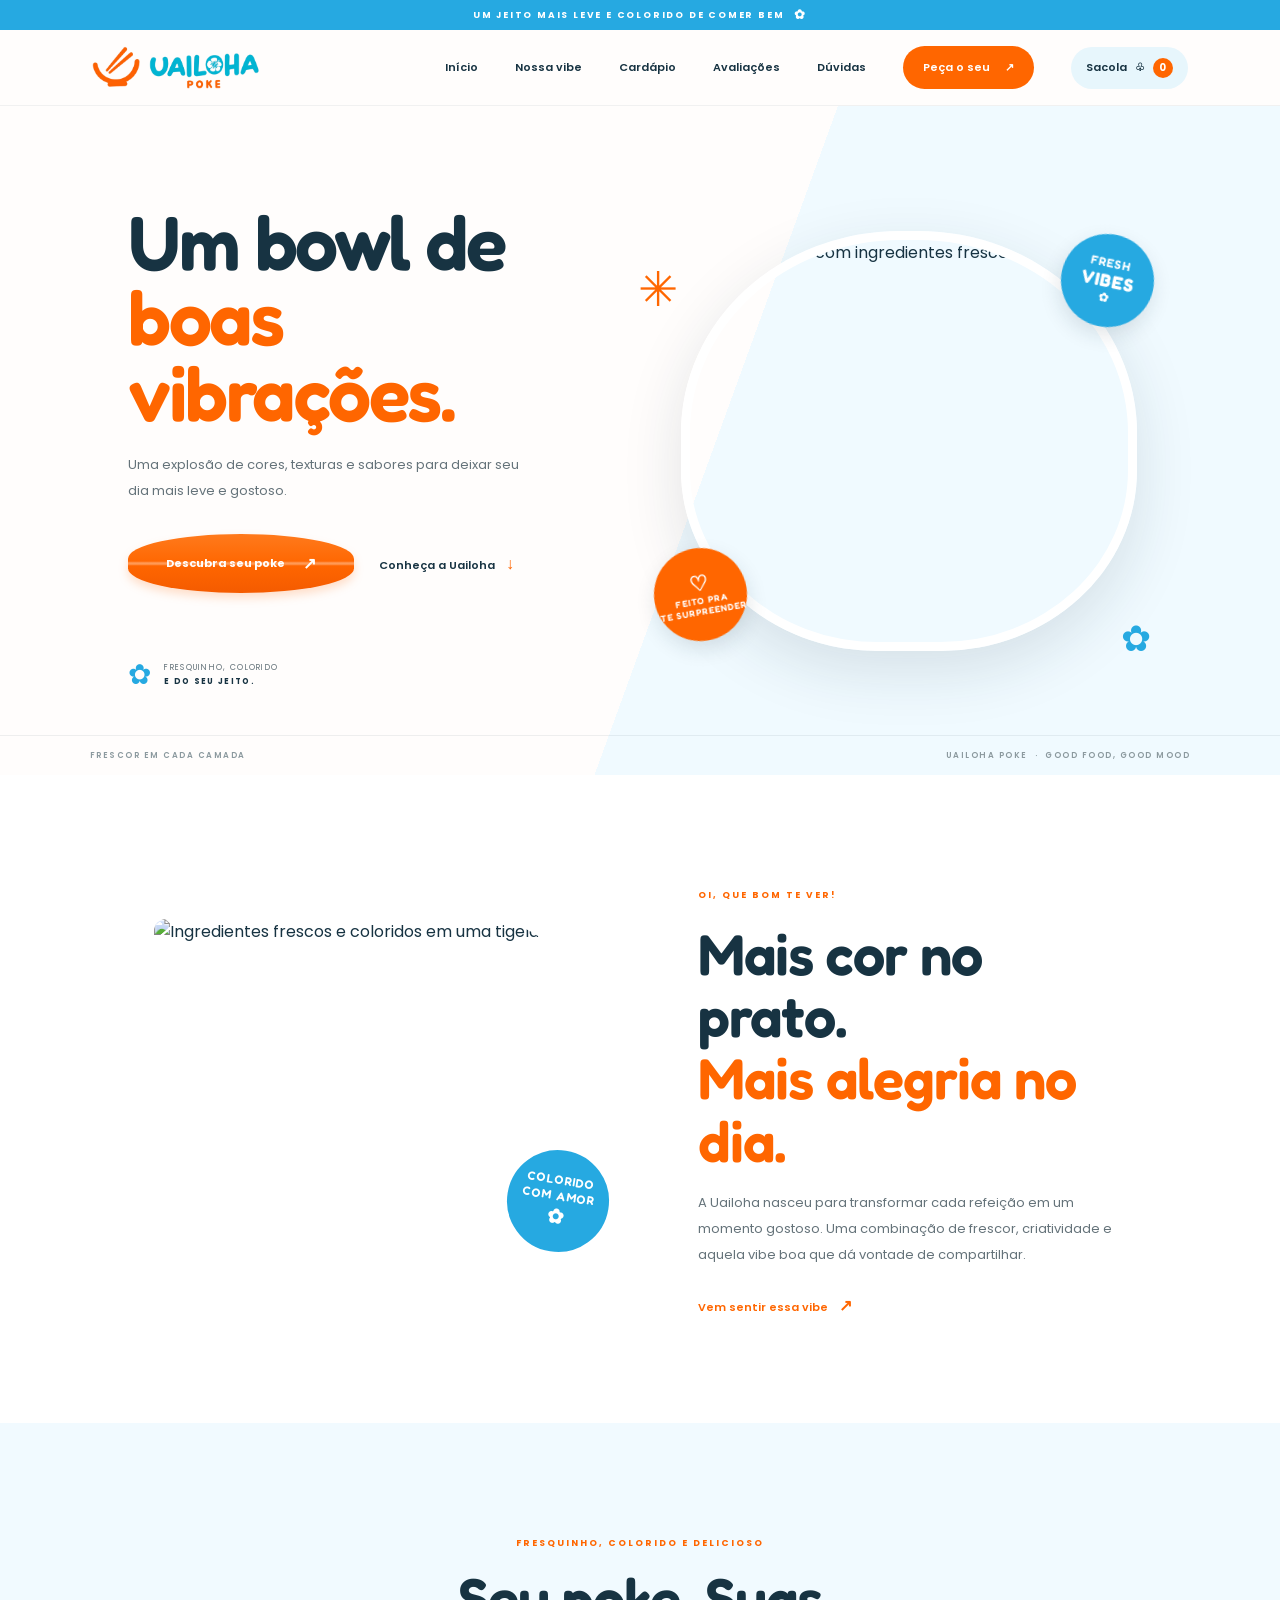
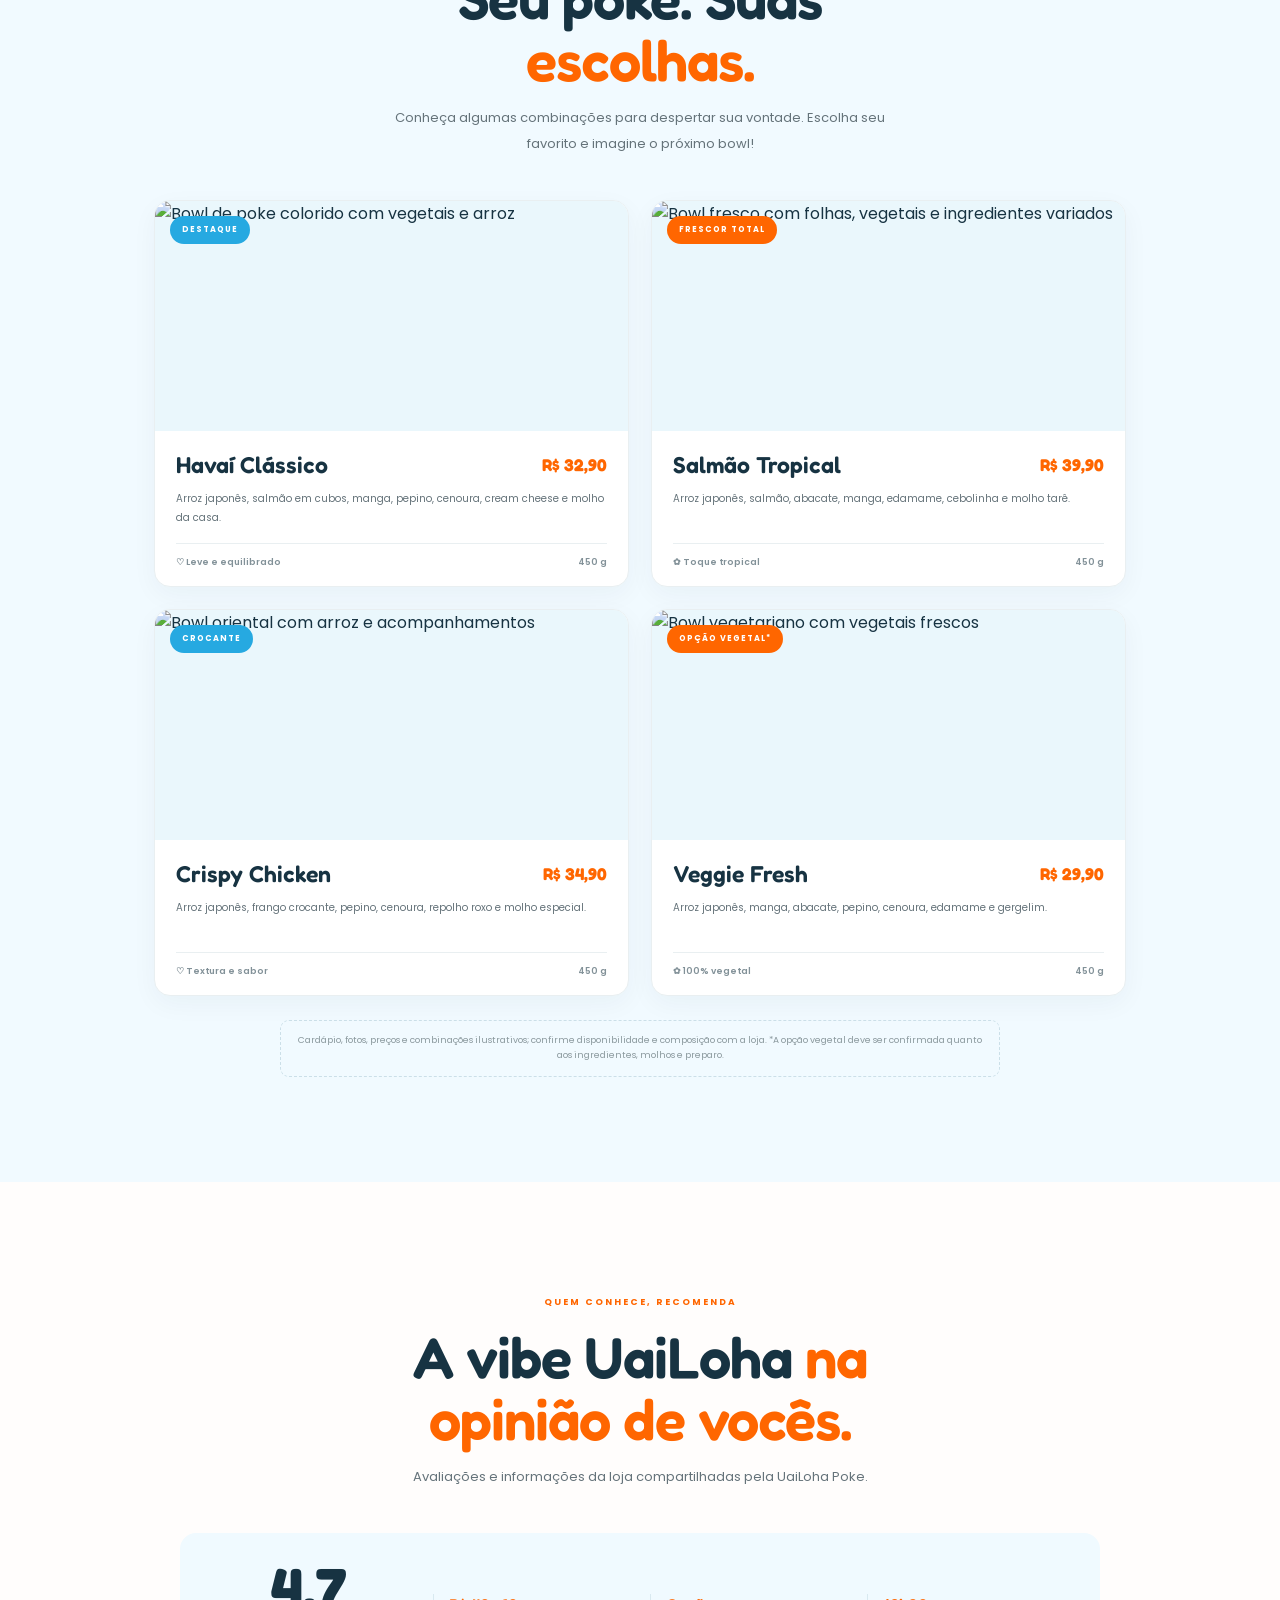
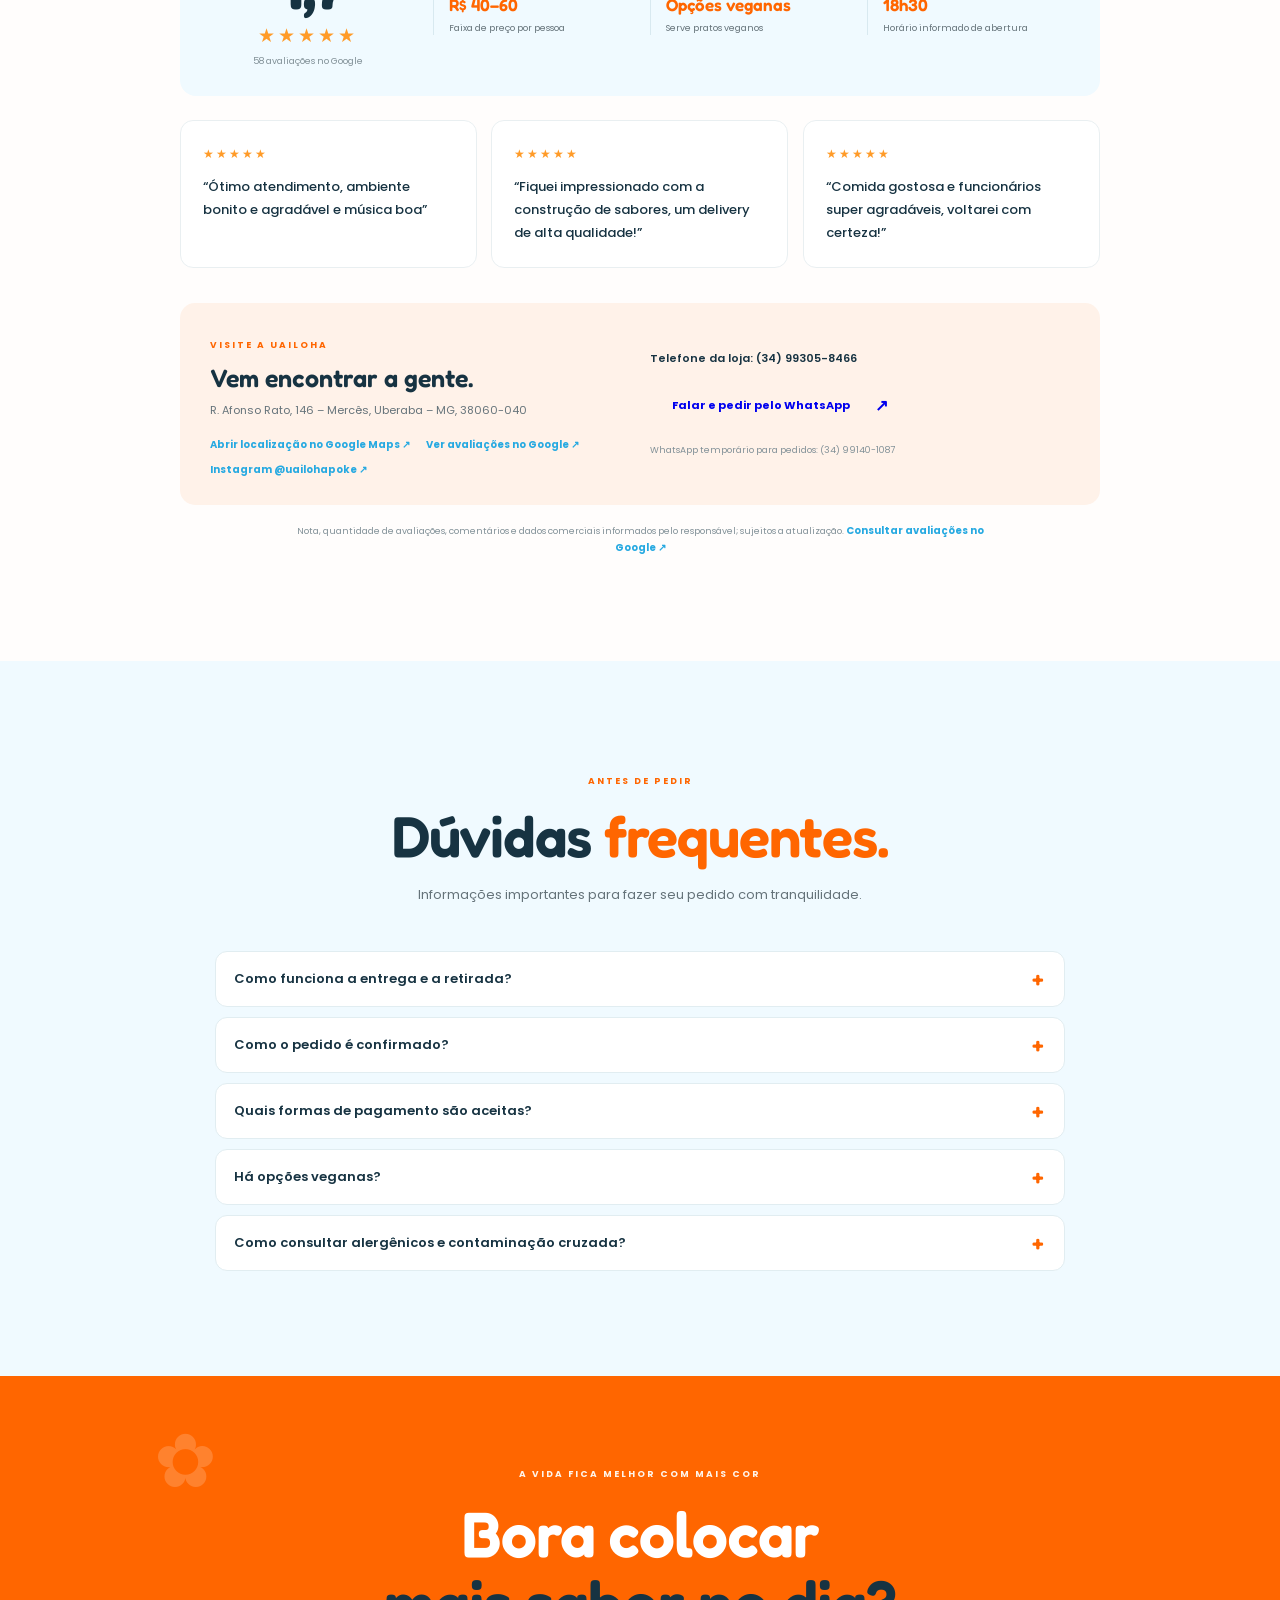
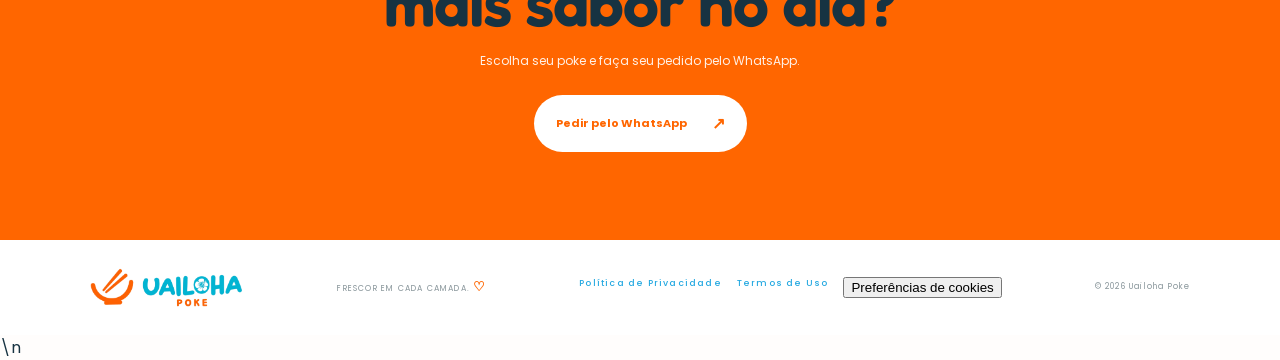
==== commit eefecd0c: "Adiciona painel de consentimento e preferências de cookies" ====
--- a/index.html
+++ b/index.html
@@ -167,11 +167,38 @@
   <footer class="site-footer">
     <a class="brand footer-brand" href="#inicio"><img class="brand-logo footer-logo" src="WhatsApp_Image_2026-11-22_at_13.53.30-removebg-preview.png" alt="Uailoha Poke" /></a>
     <span>FRESCOR EM CADA CAMADA. <b>♡</b></span>
-    <div class="footer-legal"><a href="politica-de-privacidade.html">Política de Privacidade</a><a href="termos-de-uso.html">Termos de Uso</a></div>
+    <div class="footer-legal"><a href="politica-de-privacidade.html">Política de Privacidade</a><a href="termos-de-uso.html">Termos de Uso</a><button class="cookie-settings-link" id="open-cookie-settings" type="button">Preferências de cookies</button></div>
     <span>© <span id="year"></span> Uailoha Poke</span>
   </footer>
 
-  <div class="ui-overlay" id="customizer" aria-hidden="true">
+
+  <section class="cookie-banner" id="cookie-consent" aria-label="Preferências de cookies" hidden>
+    <div class="cookie-banner-copy">
+      <span class="cookie-kicker">SUA PRIVACIDADE IMPORTA</span>
+      <h2>Podemos usar cookies?</h2>
+      <p>Usamos recursos essenciais para o site funcionar. Com sua autorização, também poderemos usar cookies opcionais de estatística e marketing. Você pode mudar sua escolha quando quiser.</p>
+      <a href="politica-de-privacidade.html#cookies">Saiba mais na Política de Privacidade</a>
+    </div>
+    <div class="cookie-banner-actions">
+      <button class="cookie-button cookie-accept" id="cookie-accept-all" type="button">Aceitar todos</button>
+      <button class="cookie-button cookie-reject" id="cookie-reject-optional" type="button">Recusar opcionais</button>
+      <button class="cookie-button cookie-customize" id="cookie-customize" type="button">Personalizar</button>
+    </div>
+  </section>
+  <dialog class="cookie-dialog" id="cookie-dialog" aria-labelledby="cookie-dialog-title">
+    <div class="cookie-dialog-content">
+      <button class="cookie-dialog-close" id="cookie-dialog-close" type="button" aria-label="Fechar">×</button>
+      <span class="cookie-kicker">CONTROLE SUAS ESCOLHAS</span>
+      <h2 id="cookie-dialog-title">Preferências de cookies</h2>
+      <p>Os cookies essenciais são necessários para o funcionamento básico do site e não podem ser desativados por este painel. As categorias opcionais ficam desligadas até que você autorize.</p>
+      <div class="cookie-category"><div><b>Essenciais</b><small>Funcionamento e segurança do site. Sempre ativos.</small></div><span class="cookie-always-on">Sempre ativos</span></div>
+      <label class="cookie-category" for="cookie-analytics"><span><b>Estatística</b><small>Ajuda a entender o uso do site para melhorar a experiência.</small></span><input id="cookie-analytics" type="checkbox"></label>
+      <label class="cookie-category" for="cookie-marketing"><span><b>Marketing</b><small>Permite tecnologias para medir campanhas e personalizar publicidade.</small></span><input id="cookie-marketing" type="checkbox"></label>
+      <p class="cookie-dialog-note">No momento, o site não tem ferramentas próprias de analytics ou publicidade configuradas. Sua escolha será salva e deverá ser respeitada caso esses recursos sejam adicionados futuramente.</p>
+      <div class="cookie-dialog-actions"><button class="cookie-button cookie-reject" id="cookie-save-rejected" type="button">Recusar opcionais</button><button class="cookie-button cookie-accept" id="cookie-save-preferences" type="button">Salvar preferências</button></div>
+    </div>
+  </dialog>
+\n  <div class="ui-overlay" id="customizer" aria-hidden="true">
     <section class="customizer-panel" role="dialog" aria-modal="true" aria-labelledby="custom-title">
       <button class="panel-close" type="button" data-close-custom aria-label="Fechar">×</button>
       <div class="customizer-image"><img id="custom-image" src="" alt=""></div>
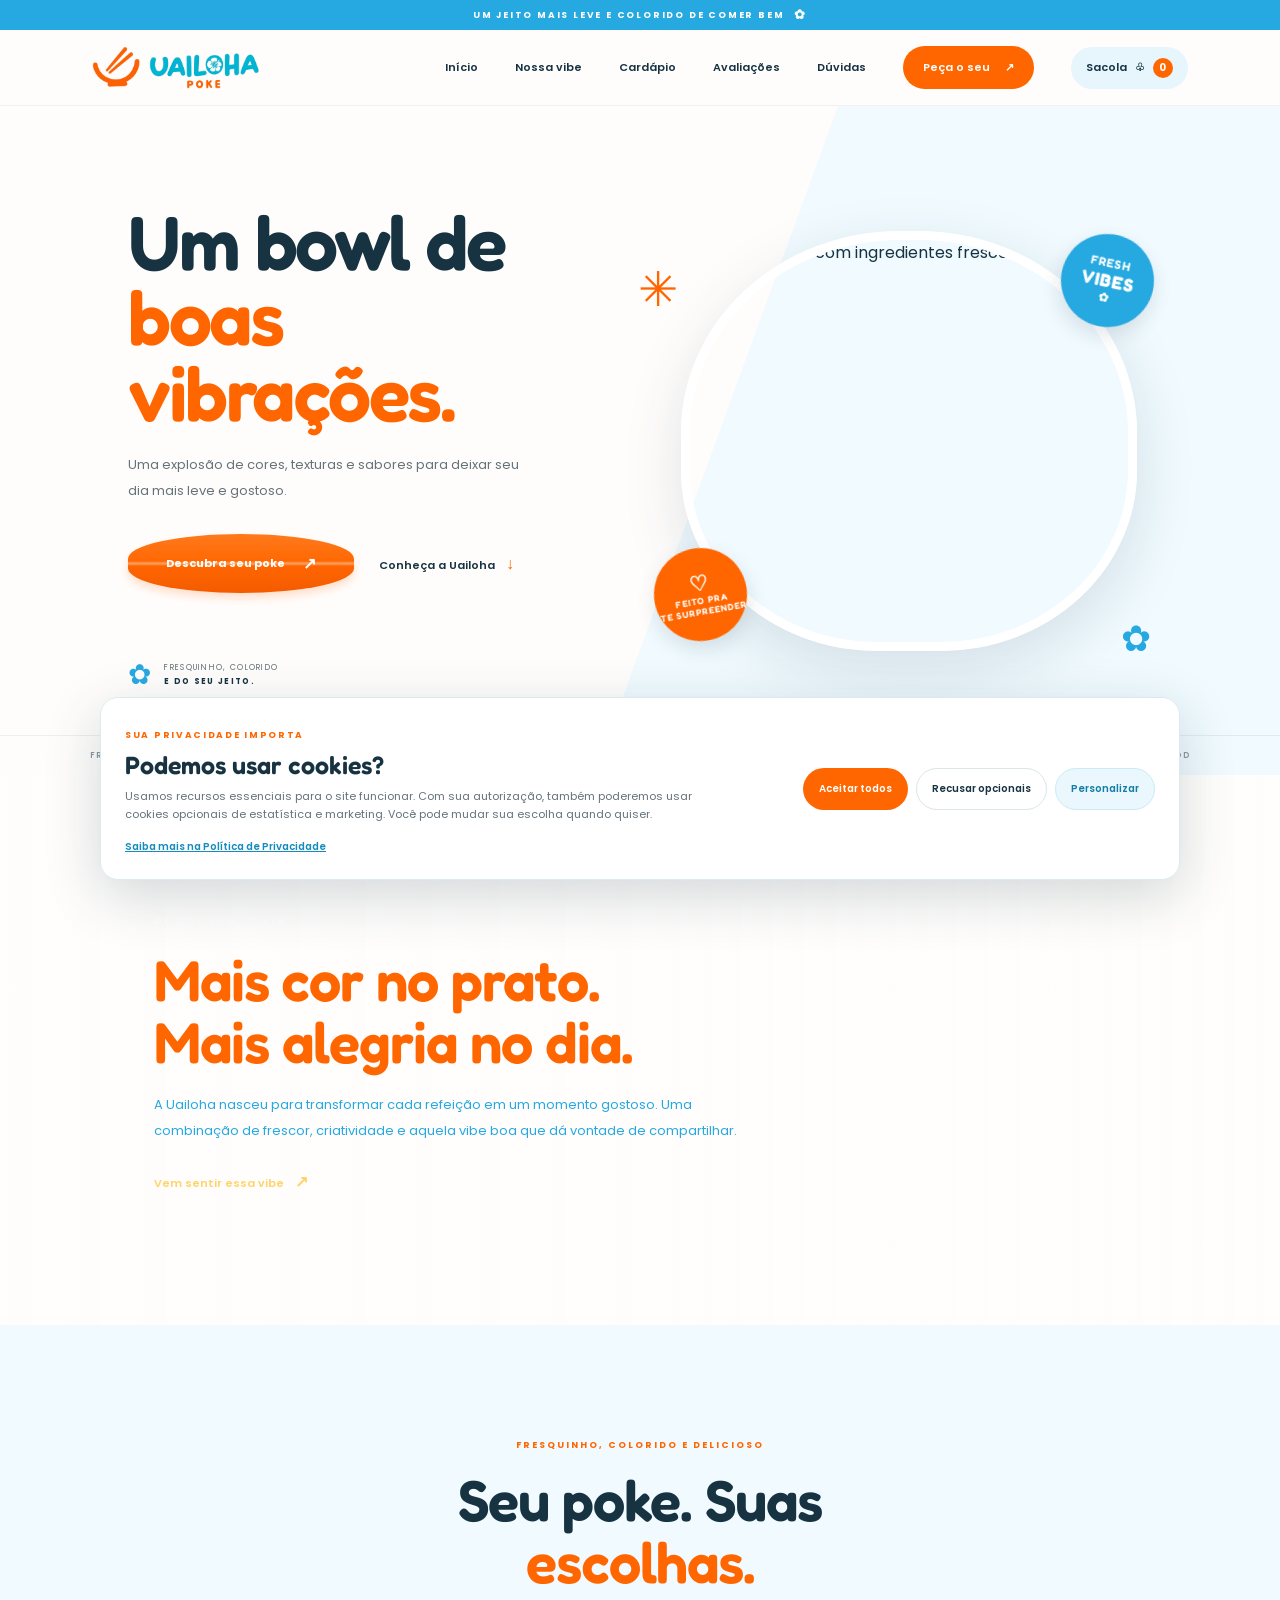
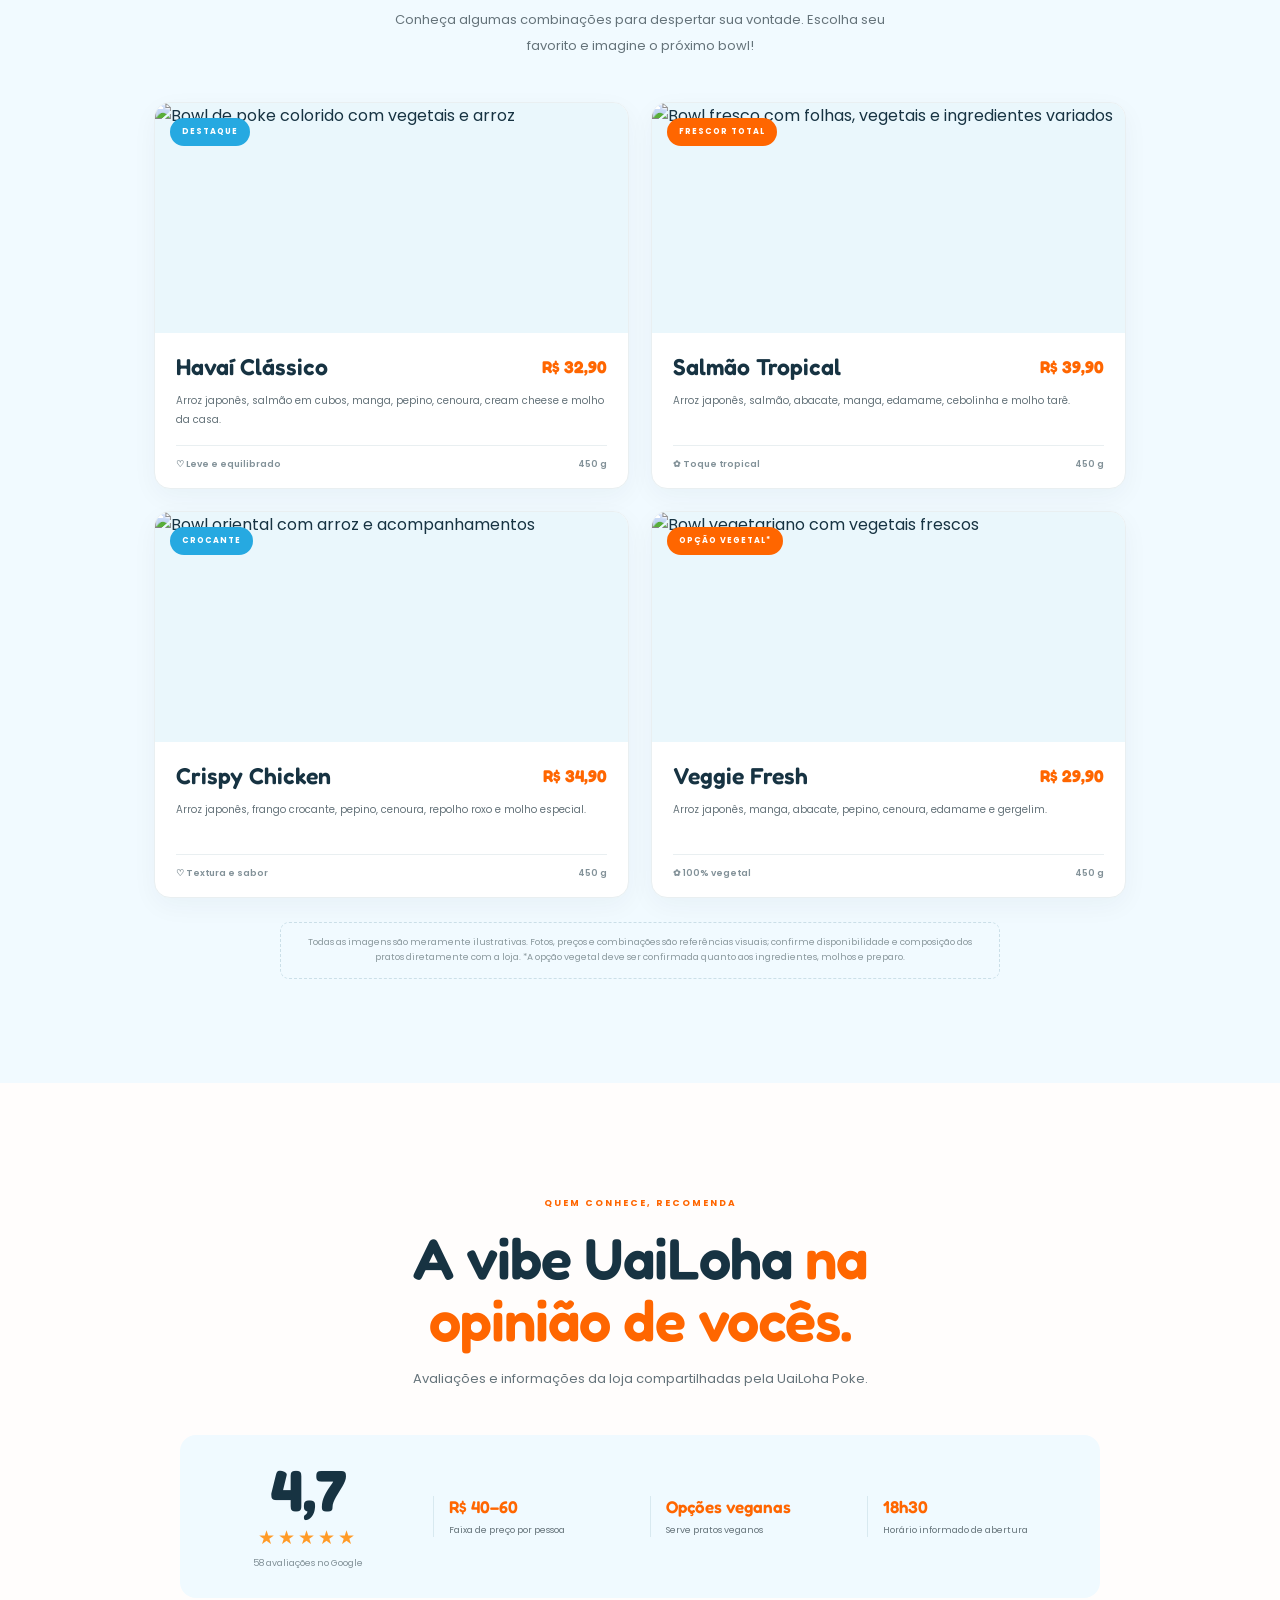
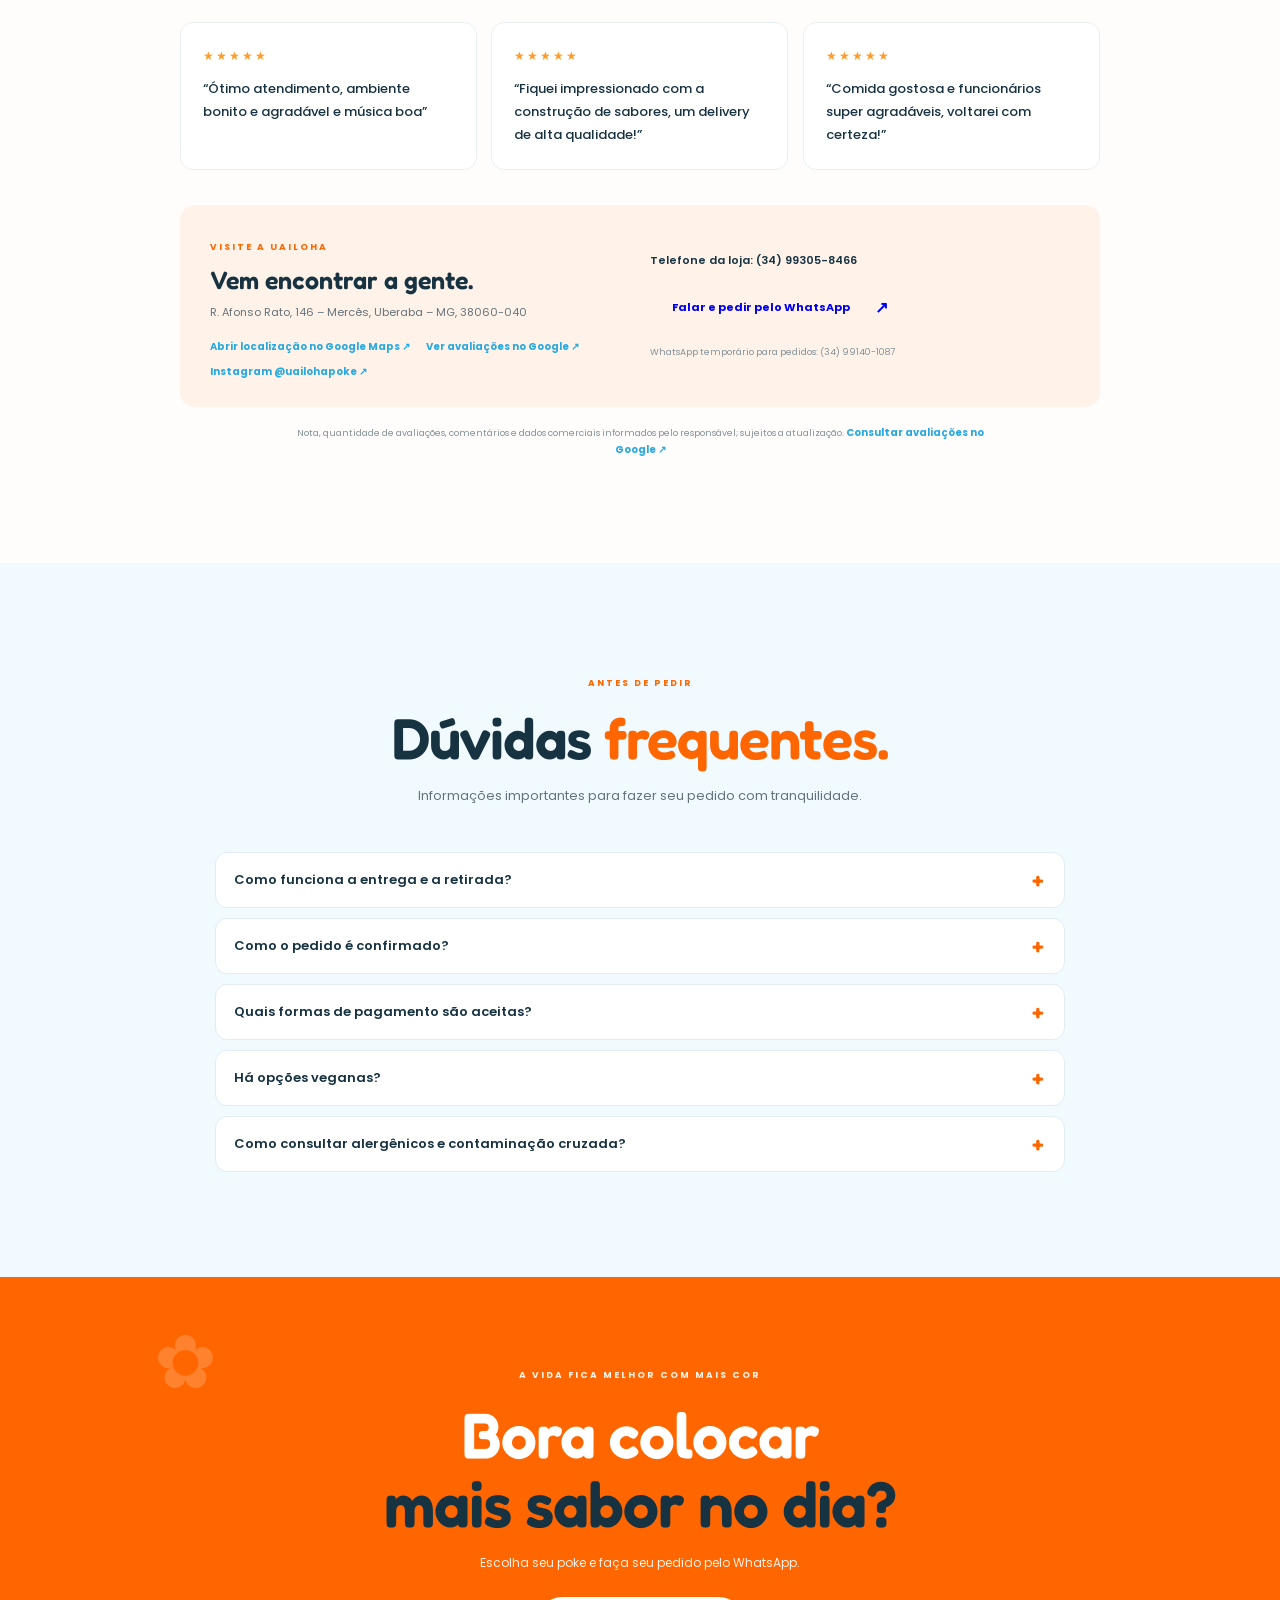
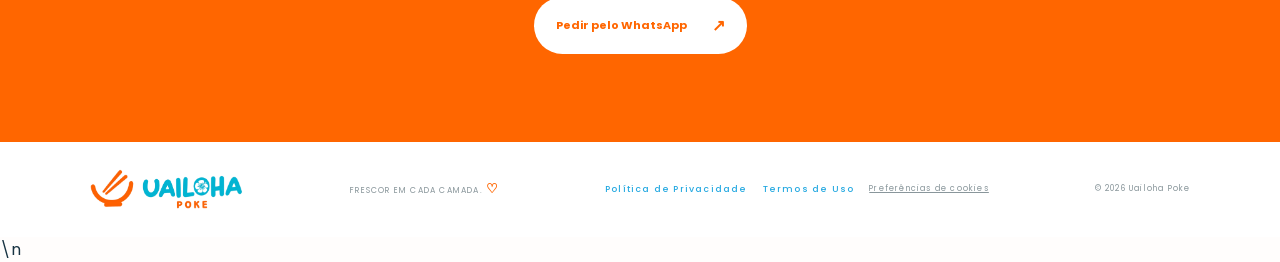
==== commit 5a922b87: "Clarify illustrative food photos" ====
--- a/index.html
+++ b/index.html
@@ -97,23 +97,23 @@
       </div>
       <div class="menu-grid">
         <article class="menu-card">
-          <div class="menu-photo"><img src="https://images.unsplash.com/photo-1546069901-ba9599a7e63c?auto=format&fit=crop&w=720&q=72" alt="Bowl de poke colorido com vegetais e arroz" loading="lazy" decoding="async"><span class="menu-tag">DESTAQUE</span></div>
+          <div class="menu-photo"><img src="https://images.unsplash.com/photo-1546069901-ba9599a7e63c?auto=format&fit=crop&w=720&q=72" alt="Bowl de poke colorido com vegetais e arroz" loading="lazy" decoding="async"><span class="menu-tag">DESTAQUE</span><span class="image-disclaimer">Imagem meramente ilustrativa</span></div>
           <div class="menu-info"><div class="menu-title-row"><h3>Havaí Clássico</h3><strong>R$ 32,90</strong></div><p>Arroz japonês, salmão em cubos, manga, pepino, cenoura, cream cheese e molho da casa.</p><div class="menu-meta"><span>♡ Leve e equilibrado</span><span>450 g</span></div></div>
         </article>
         <article class="menu-card">
-          <div class="menu-photo"><img src="https://images.unsplash.com/photo-1512621776951-a57141f2eefd?auto=format&fit=crop&w=720&q=72" alt="Bowl fresco com folhas, vegetais e ingredientes variados" loading="lazy"><span class="menu-tag tag-orange">FRESCOR TOTAL</span></div>
+          <div class="menu-photo"><img src="https://images.unsplash.com/photo-1512621776951-a57141f2eefd?auto=format&fit=crop&w=720&q=72" alt="Bowl fresco com folhas, vegetais e ingredientes variados" loading="lazy"><span class="menu-tag tag-orange">FRESCOR TOTAL</span><span class="image-disclaimer">Imagem meramente ilustrativa</span></div>
           <div class="menu-info"><div class="menu-title-row"><h3>Salmão Tropical</h3><strong>R$ 39,90</strong></div><p>Arroz japonês, salmão, abacate, manga, edamame, cebolinha e molho tarê.</p><div class="menu-meta"><span>✿ Toque tropical</span><span>450 g</span></div></div>
         </article>
         <article class="menu-card">
-          <div class="menu-photo"><img src="https://images.unsplash.com/photo-1512058564366-18510be2db19?auto=format&fit=crop&w=720&q=72" alt="Bowl oriental com arroz e acompanhamentos" loading="lazy"><span class="menu-tag">CROCANTE</span></div>
+          <div class="menu-photo"><img src="https://images.unsplash.com/photo-1512058564366-18510be2db19?auto=format&fit=crop&w=720&q=72" alt="Bowl oriental com arroz e acompanhamentos" loading="lazy"><span class="menu-tag">CROCANTE</span><span class="image-disclaimer">Imagem meramente ilustrativa</span></div>
           <div class="menu-info"><div class="menu-title-row"><h3>Crispy Chicken</h3><strong>R$ 34,90</strong></div><p>Arroz japonês, frango crocante, pepino, cenoura, repolho roxo e molho especial.</p><div class="menu-meta"><span>♡ Textura e sabor</span><span>450 g</span></div></div>
         </article>
         <article class="menu-card">
-          <div class="menu-photo"><img src="https://images.unsplash.com/photo-1511690743698-d9d85f2fbf38?auto=format&fit=crop&w=720&q=72" alt="Bowl vegetariano com vegetais frescos" loading="lazy"><span class="menu-tag tag-orange">OPÇÃO VEGETAL*</span></div>
+          <div class="menu-photo"><img src="https://images.unsplash.com/photo-1511690743698-d9d85f2fbf38?auto=format&fit=crop&w=720&q=72" alt="Bowl vegetariano com vegetais frescos" loading="lazy"><span class="menu-tag tag-orange">OPÇÃO VEGETAL*</span><span class="image-disclaimer">Imagem meramente ilustrativa</span></div>
           <div class="menu-info"><div class="menu-title-row"><h3>Veggie Fresh</h3><strong>R$ 29,90</strong></div><p>Arroz japonês, manga, abacate, pepino, cenoura, edamame e gergelim.</p><div class="menu-meta"><span>✿ 100% vegetal</span><span>450 g</span></div></div>
         </article>
       </div>
-      <p class="menu-disclaimer">Cardápio, fotos, preços e combinações ilustrativos; confirme disponibilidade e composição com a loja. *A opção vegetal deve ser confirmada quanto aos ingredientes, molhos e preparo.</p>
+      <p class="menu-disclaimer">Todas as imagens são meramente ilustrativas. Fotos, preços e combinações são referências visuais; confirme disponibilidade e composição dos pratos diretamente com a loja. *A opção vegetal deve ser confirmada quanto aos ingredientes, molhos e preparo.</p>
 
     </section>
 
--- a/styles.css
+++ b/styles.css
@@ -363,3 +363,182 @@
   .bag-panel.checkout-page #bag-kcal{margin:-10px 0 0}
   .bag-panel.checkout-page .checkout-order-summary{padding:14px}
 }
+
+/* Aviso e painel de preferências de cookies */
+.cookie-banner[hidden]{display:none!important}
+.cookie-banner{position:fixed;z-index:10050;left:22px;right:22px;bottom:20px;max-width:1080px;margin:0 auto;padding:22px 24px;display:flex;align-items:center;justify-content:space-between;gap:28px;background:#fff;border:1px solid #dceaf0;border-radius:18px;box-shadow:0 16px 55px #17334230;color:var(--ink)}
+.cookie-banner-copy{max-width:610px}
+.cookie-kicker{font-size:9px;font-weight:700;letter-spacing:1.7px;color:var(--orange)}
+.cookie-banner h2,.cookie-dialog h2{font:600 25px/1.1 var(--fredoka);margin:7px 0;color:var(--ink)}
+.cookie-banner p,.cookie-dialog-content>p{font:400 11px/1.7 var(--poppins);color:var(--muted);margin:0 0 8px}
+.cookie-banner-copy>a{font:600 10px var(--poppins);color:#168bbd;text-decoration:underline}
+.cookie-banner-actions{display:flex;flex-wrap:wrap;justify-content:flex-end;gap:8px;flex:0 0 auto}
+.cookie-button{border:1px solid transparent;border-radius:24px;padding:12px 15px;font:600 10px var(--poppins);cursor:pointer;transition:transform .2s,background .2s}
+.cookie-button:hover{transform:translateY(-2px)}
+.cookie-accept{background:var(--orange);color:white}
+.cookie-reject{background:#fff;color:var(--ink);border-color:#dce5e9}
+.cookie-customize{background:#eaf7fc;color:#147da8;border-color:#ccebf7}
+.cookie-dialog{width:min(92vw,540px);max-width:540px;border:0;border-radius:20px;padding:0;box-shadow:0 20px 70px #17334240;color:var(--ink)}
+.cookie-dialog::backdrop{background:#102b38a8;backdrop-filter:blur(3px)}
+.cookie-dialog-content{position:relative;padding:30px}
+.cookie-dialog h2{font-size:29px;margin:8px 0 12px}
+.cookie-dialog-close{position:absolute;right:17px;top:13px;border:0;background:transparent;color:var(--muted);font-size:28px;cursor:pointer}
+.cookie-category{display:flex;align-items:center;justify-content:space-between;gap:18px;padding:15px 0;border-bottom:1px solid var(--line);font-family:var(--poppins)}
+.cookie-category b,.cookie-category small{display:block}
+.cookie-category b{font-size:12px;color:var(--ink)}
+.cookie-category small{font-size:10px;line-height:1.5;color:var(--muted);margin-top:3px}
+.cookie-category input{width:19px;height:19px;accent-color:var(--orange);flex:0 0 auto}
+.cookie-always-on{font:600 9px var(--poppins);color:#168bbd;white-space:nowrap}
+.cookie-dialog-note{font:400 10px/1.6 var(--poppins);color:var(--muted);background:#f1faff;border-radius:10px;padding:12px;margin:15px 0}
+.cookie-dialog-actions{display:flex;justify-content:flex-end;gap:8px;flex-wrap:wrap;margin-top:18px}
+.cookie-settings-link{border:0;background:none;padding:0;color:inherit;font:inherit;letter-spacing:inherit;cursor:pointer;text-decoration:underline}
+@media(max-width:700px){.cookie-banner{left:12px;right:12px;bottom:12px;display:block;padding:19px;border-radius:16px;max-height:78vh;overflow:auto}.cookie-banner h2{font-size:23px}.cookie-banner-actions{display:grid;grid-template-columns:1fr 1fr;margin-top:15px}.cookie-banner-actions .cookie-customize{grid-column:1/-1}.cookie-button{padding:12px 10px}.cookie-dialog-content{padding:25px 20px}.cookie-dialog-actions{display:grid;grid-template-columns:1fr}.cookie-dialog-actions .cookie-button{width:100%}.cookie-settings-link{font-size:8px}}
+
+
+/* Seção de apresentação com a nova foto como fundo */
+.intro{
+  position:relative;
+  isolation:isolate;
+  min-height:520px;
+  grid-template-columns:minmax(0,1fr);
+  align-content:center;
+  background-image:linear-gradient(90deg,rgba(255,253,252,.94) 0%,rgba(255,253,252,.86) 48%,rgba(255,253,252,.48) 100%),url("https://raw.githubusercontent.com/Alexsandrolima255300/Uailoha-Poke/2a282477a0dcb851713f86bc1cfd7cc16d0e801e/download.jpg");
+  background-size:cover;
+  background-position:center;
+  background-repeat:no-repeat;
+}
+.intro-art{display:none}
+.intro-copy{
+  width:min(100%,680px);
+  padding:26px 0;
+}
+.intro-copy .eyebrow,
+.intro-copy h2,
+.intro-copy>p,
+.intro-copy .text-link{position:relative}
+@media(max-width:650px){
+  .intro{
+    min-height:500px;
+    background-image:linear-gradient(180deg,rgba(255,253,252,.90) 0%,rgba(255,253,252,.84) 62%,rgba(255,253,252,.68) 100%),url("https://raw.githubusercontent.com/Alexsandrolima255300/Uailoha-Poke/2a282477a0dcb851713f86bc1cfd7cc16d0e801e/download.jpg");
+    background-position:center;
+    padding:70px 7%;
+  }
+  .intro-copy{padding:12px 0}
+}
+
+
+/* Seção de apresentação com foto de fundo */
+.intro{
+  position:relative;
+  display:flex;
+  align-items:center;
+  min-height:520px;
+  overflow:hidden;
+  isolation:isolate;
+  background:
+    linear-gradient(90deg,rgba(20,28,25,.78) 0%,rgba(20,28,25,.58) 52%,rgba(20,28,25,.22) 100%),
+    url("https://raw.githubusercontent.com/Alexsandrolima255300/Uailoha-Poke/2a282477a0dcb851713f86bc1cfd7cc16d0e801e/download.jpg") center 52%/cover no-repeat;
+}
+.intro-art{display:none}
+.intro-copy{position:relative;z-index:1;max-width:680px}
+.intro-copy .eyebrow{color:#fff}
+.intro-copy h2{color:#fff}
+.intro-copy h2 em{color:#ffd36a}
+.intro-copy>p{color:rgba(255,255,255,.92);max-width:590px}
+.intro-copy .orange-link{color:#ffd36a}
+.intro-copy .orange-link span{color:#ffd36a}
+@media(max-width:700px){
+  .intro{min-height:470px;padding:78px 8%;background-position:center;background-image:linear-gradient(90deg,rgba(20,28,25,.76),rgba(20,28,25,.48)),url("https://raw.githubusercontent.com/Alexsandrolima255300/Uailoha-Poke/2a282477a0dcb851713f86bc1cfd7cc16d0e801e/download.jpg")}
+  .intro-copy h2{font-size:clamp(36px,10vw,48px)}
+  .intro-copy>p{font-size:13px;line-height:1.9}
+}
+
+
+/* Ajuste da seção de apresentação: foto bem suave e título na cor da marca */
+.intro{
+  background-image:
+    linear-gradient(90deg,rgba(255,253,252,.94) 0%,rgba(255,253,252,.91) 52%,rgba(255,253,252,.84) 100%),
+    url("https://raw.githubusercontent.com/Alexsandrolima255300/Uailoha-Poke/2a282477a0dcb851713f86bc1cfd7cc16d0e801e/download.jpg");
+}
+.intro-copy h2,
+.intro-copy h2 em{
+  color:var(--orange);
+}
+@media(max-width:700px){
+  .intro{
+    background-image:
+      linear-gradient(180deg,rgba(255,253,252,.94) 0%,rgba(255,253,252,.91) 62%,rgba(255,253,252,.86) 100%),
+      url("https://raw.githubusercontent.com/Alexsandrolima255300/Uailoha-Poke/2a282477a0dcb851713f86bc1cfd7cc16d0e801e/download.jpg");
+  }
+}
+
+
+/* Texto descritivo da seção de apresentação na cor azul da marca */
+.intro-copy>p{
+  color:var(--blue);
+}
+
+
+/* Escurece levemente a foto de fundo da seção de apresentação */
+.intro{
+  background-image:
+    linear-gradient(90deg,rgba(255,253,252,.90) 0%,rgba(255,253,252,.87) 52%,rgba(255,253,252,.80) 100%),
+    url("https://raw.githubusercontent.com/Alexsandrolima255300/Uailoha-Poke/2a282477a0dcb851713f86bc1cfd7cc16d0e801e/download.jpg");
+}
+@media(max-width:700px){
+  .intro{
+    background-image:
+      linear-gradient(180deg,rgba(255,253,252,.90) 0%,rgba(255,253,252,.87) 62%,rgba(255,253,252,.82) 100%),
+      url("https://raw.githubusercontent.com/Alexsandrolima255300/Uailoha-Poke/2a282477a0dcb851713f86bc1cfd7cc16d0e801e/download.jpg");
+  }
+}
+
+
+/* Reforça um pouco mais a presença da foto na seção de apresentação */
+.intro{
+  background-image:
+    linear-gradient(90deg,rgba(255,253,252,.84) 0%,rgba(255,253,252,.80) 52%,rgba(255,253,252,.72) 100%),
+    url("https://raw.githubusercontent.com/Alexsandrolima255300/Uailoha-Poke/2a282477a0dcb851713f86bc1cfd7cc16d0e801e/download.jpg");
+}
+@media(max-width:700px){
+  .intro{
+    background-image:
+      linear-gradient(180deg,rgba(255,253,252,.84) 0%,rgba(255,253,252,.80) 62%,rgba(255,253,252,.74) 100%),
+      url("https://raw.githubusercontent.com/Alexsandrolima255300/Uailoha-Poke/2a282477a0dcb851713f86bc1cfd7cc16d0e801e/download.jpg");
+  }
+}
+
+
+/* Checkout: evita que a lista de pratos estique e crie um vão até o subtotal */
+.bag-panel.checkout-page .bag-items{
+  flex:0 1 auto;
+  min-height:0;
+  padding:0;
+  margin:0;
+}
+.bag-panel.checkout-page .bag-item:last-child{
+  border-bottom:0;
+}
+.bag-panel.checkout-page .bag-footer{
+  margin-top:0;
+}
+
+
+/* Correção direta: a área dos pratos deve ter somente a altura do conteúdo */
+.bag-panel.checkout-page #bag-items.bag-items{
+  display:block !important;
+  flex:0 0 auto !important;
+  height:auto !important;
+  min-height:0 !important;
+  max-height:none !important;
+  padding:0 !important;
+  margin:0 !important;
+  overflow:visible !important;
+}
+.bag-panel.checkout-page #bag-items .bag-item{
+  margin:0;
+}
+.bag-panel.checkout-page > .bag-footer{
+  flex:0 0 auto !important;
+  margin-top:0 !important;
+}
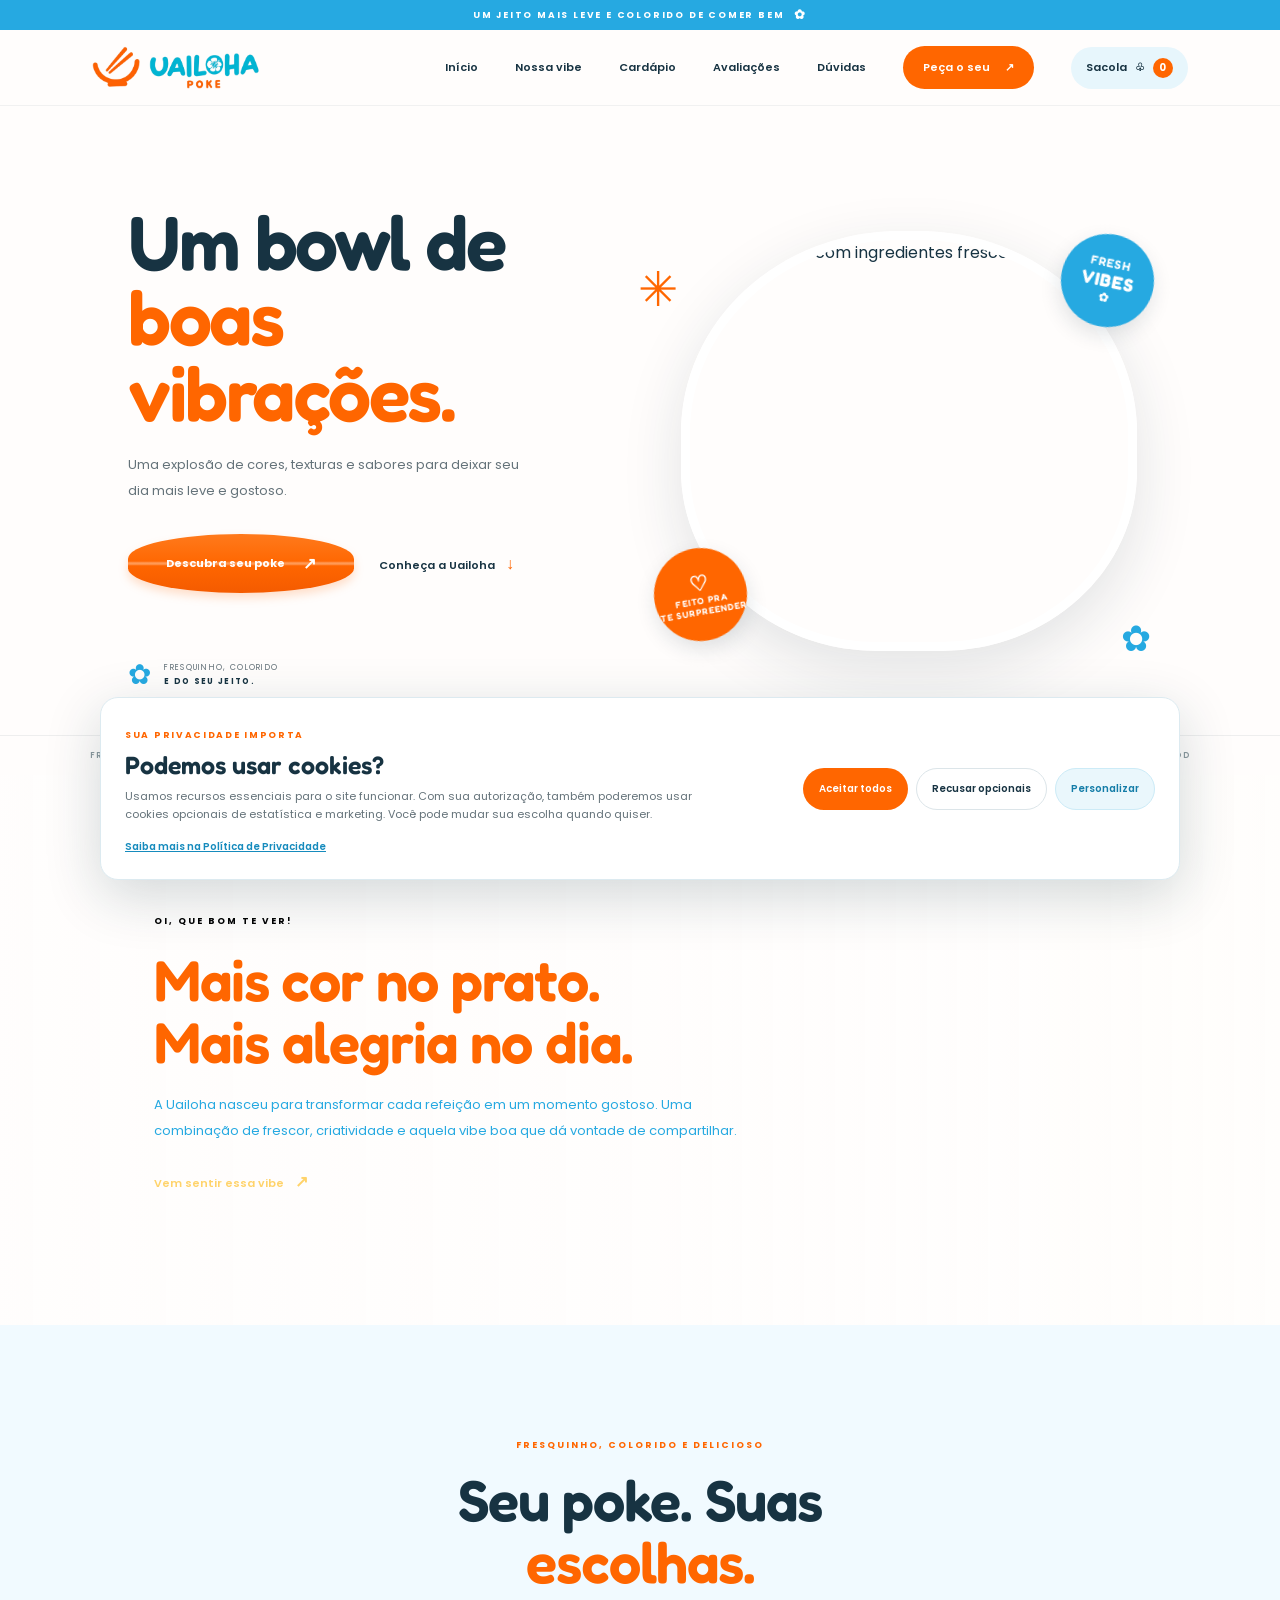
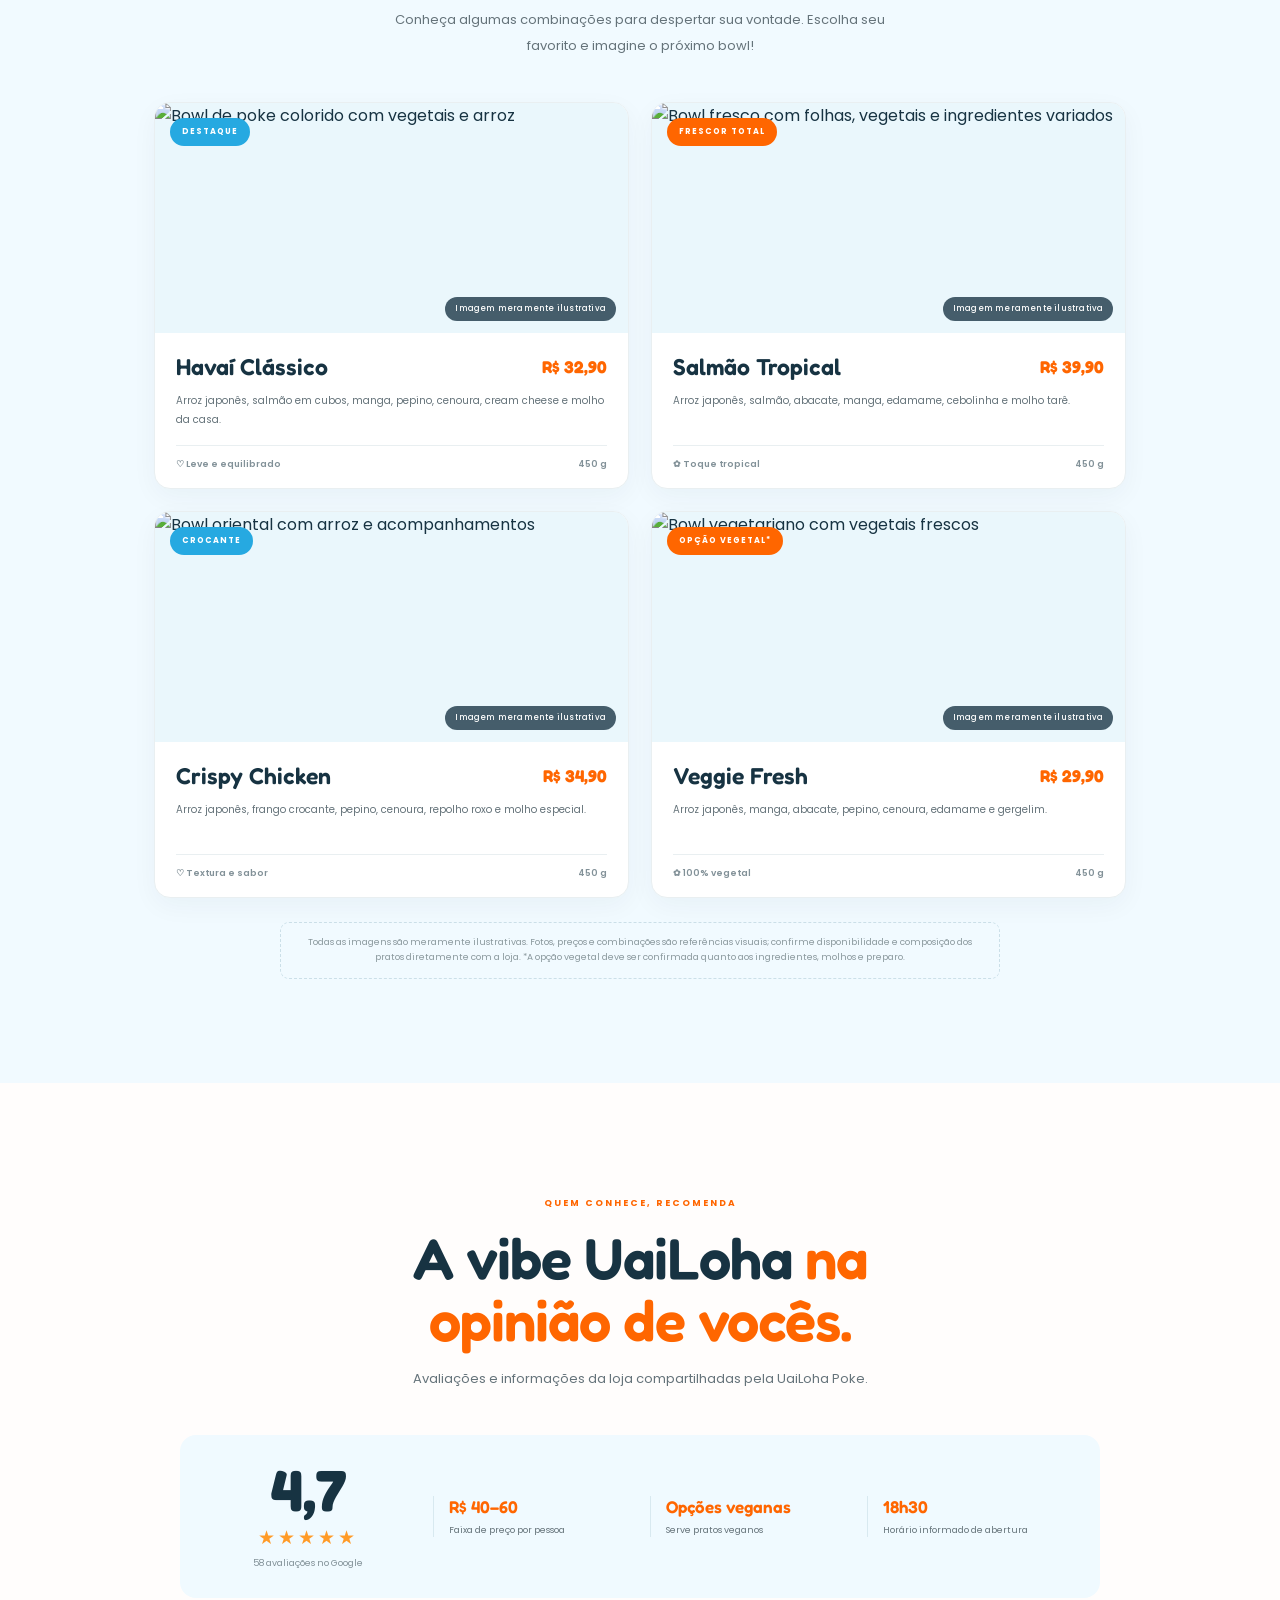
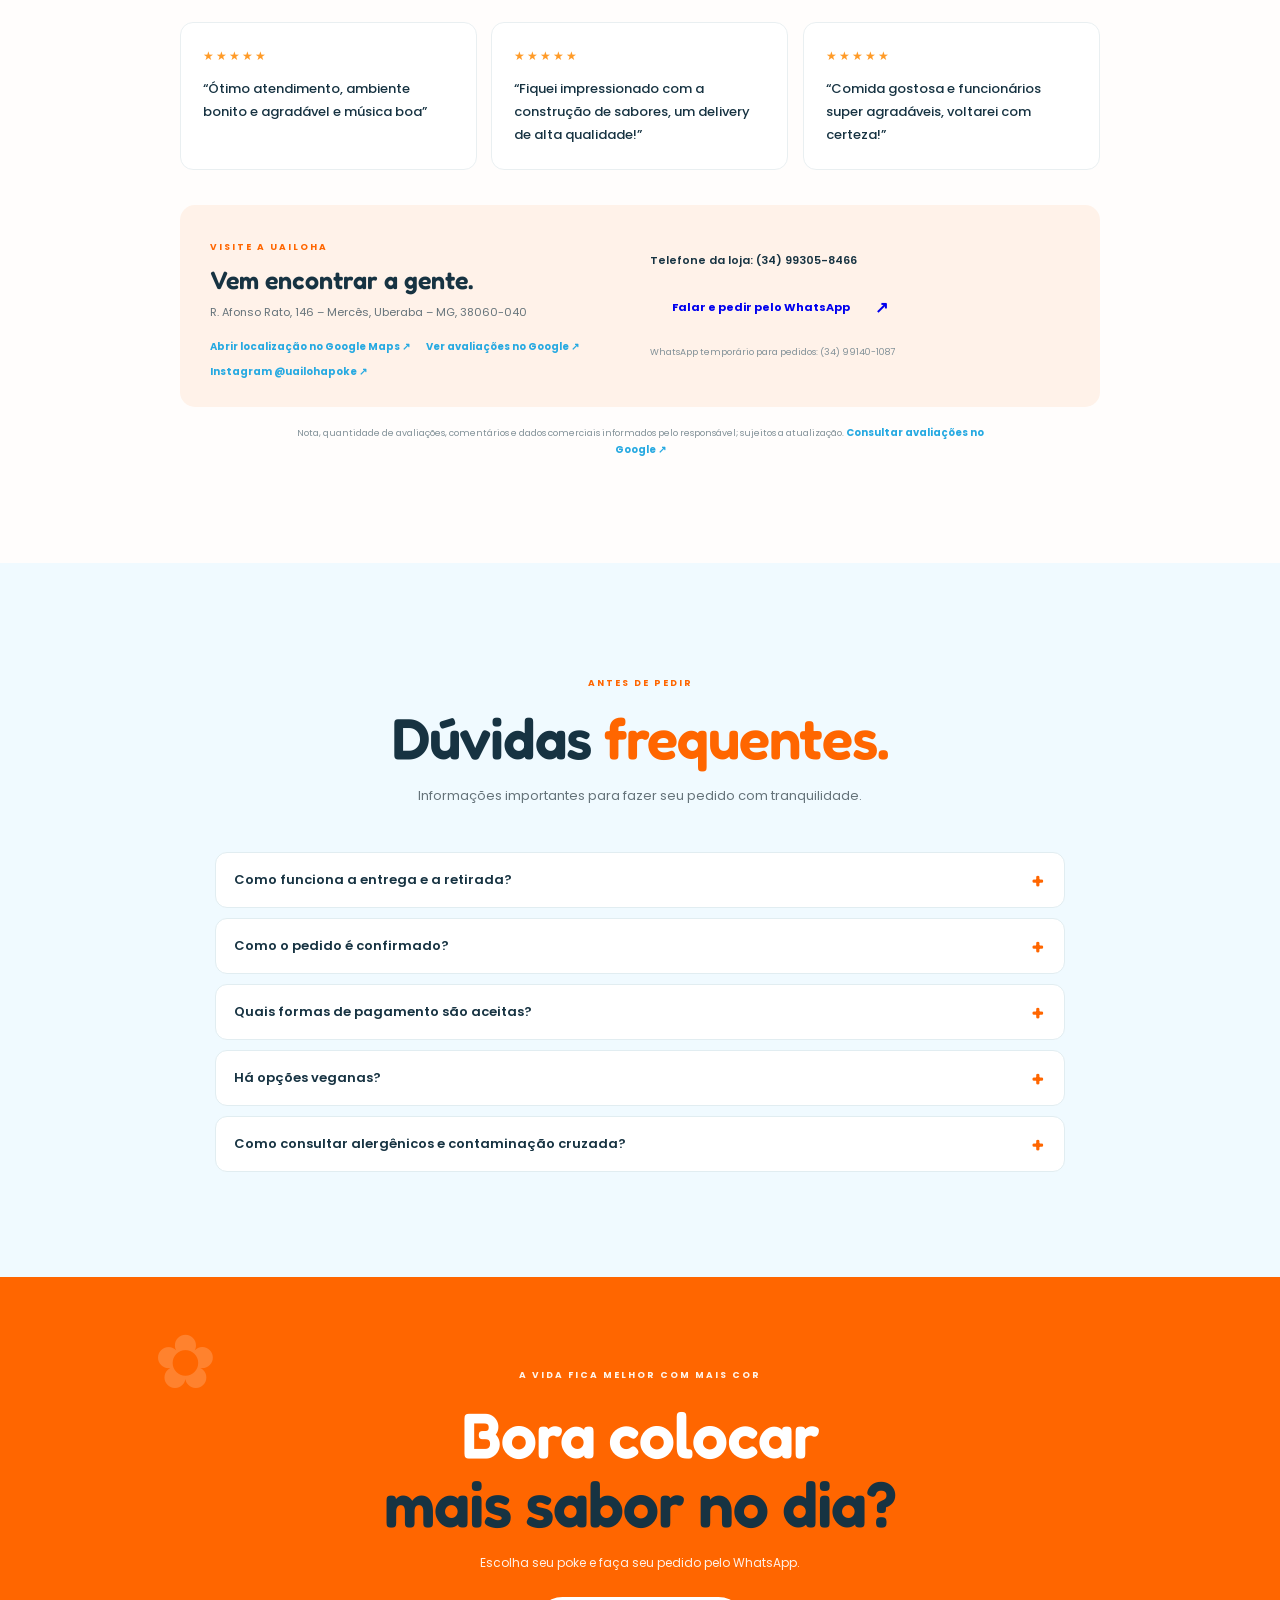
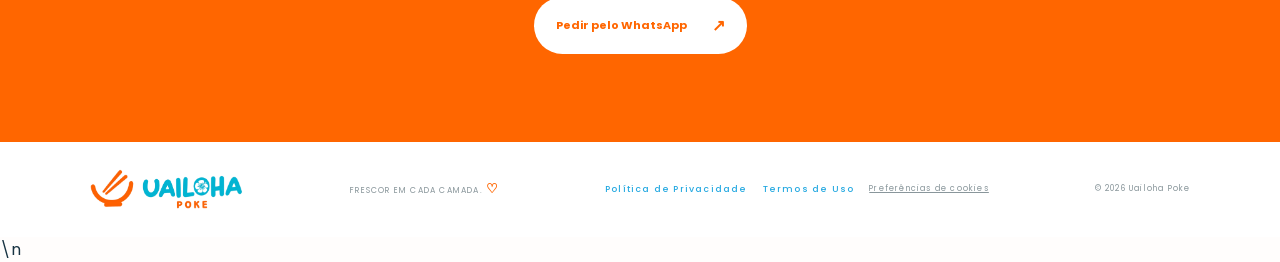
==== commit 4fedc20c: "Remove imagem decorativa do hero" ====
--- a/index.html
+++ b/index.html
@@ -65,7 +65,6 @@
         <div class="hero-note"><span class="note-flower">✿</span><span>FRESQUINHO, COLORIDO<br><b>E DO SEU JEITO.</b></span></div>
       </div>
       <div class="hero-visual">
-        <img class="hero-palm" src="https://raw.githubusercontent.com/Alexsandrolima255300/Uailoha-Poke/a2fff3ee19b5e185d9a3ff254ceb80520120710b/WhatsApp_Image_2026-11-22_at_15.46.32-removebg-preview.png" alt="" aria-hidden="true" />
         <div class="hero-photo-wrap">
           <img class="hero-photo" src="https://images.unsplash.com/photo-1546069901-ba9599a7e63c?auto=format&fit=crop&w=960&q=72" alt="Bowl colorido com ingredientes frescos" fetchpriority="high" decoding="async" />
         </div>
--- a/styles.css
+++ b/styles.css
@@ -542,3 +542,33 @@
   flex:0 0 auto !important;
   margin-top:0 !important;
 }
+
+
+/* Identificação discreta das fotos ilustrativas do cardápio */
+.image-disclaimer{position:absolute;right:12px;bottom:12px;z-index:1;padding:7px 10px;border-radius:20px;background:rgba(23,51,66,.78);color:#fff;font:500 8px/1.2 var(--poppins);letter-spacing:.2px;backdrop-filter:blur(5px)}
+
+
+/* Banner principal com estampa tropical bem suave ao fundo */
+.hero{
+  background-color:#fffdfc !important;
+  background-image:
+    linear-gradient(rgba(255,253,252,.88),rgba(255,253,252,.88)),
+    url("https://raw.githubusercontent.com/Alexsandrolima255300/Uailoha-Poke/0cef60da8b8957755c898a4748697602c6e07699/Seamless%20pattern_%20grid%20of%20blue%20%26%20white%20tropical%20block%20print%20icons_%20Palm%20trees%2C%20turtles%2C%20fish%2C%20hibisc.jpg") !important;
+  background-size:cover,520px auto !important;
+  background-position:center,center !important;
+  background-repeat:no-repeat,repeat !important;
+}
+@media(max-width:700px){
+  .hero{
+    background-image:
+      linear-gradient(rgba(255,253,252,.90),rgba(255,253,252,.90)),
+      url("https://raw.githubusercontent.com/Alexsandrolima255300/Uailoha-Poke/0cef60da8b8957755c898a4748697602c6e07699/Seamless%20pattern_%20grid%20of%20blue%20%26%20white%20tropical%20block%20print%20icons_%20Palm%20trees%2C%20turtles%2C%20fish%2C%20hibisc.jpg") !important;
+    background-size:cover,380px auto !important;
+  }
+}
+
+
+/* Saudação da seção Nossa vibe em preto */
+.intro-copy > .eyebrow{
+  color:#000 !important;
+}
